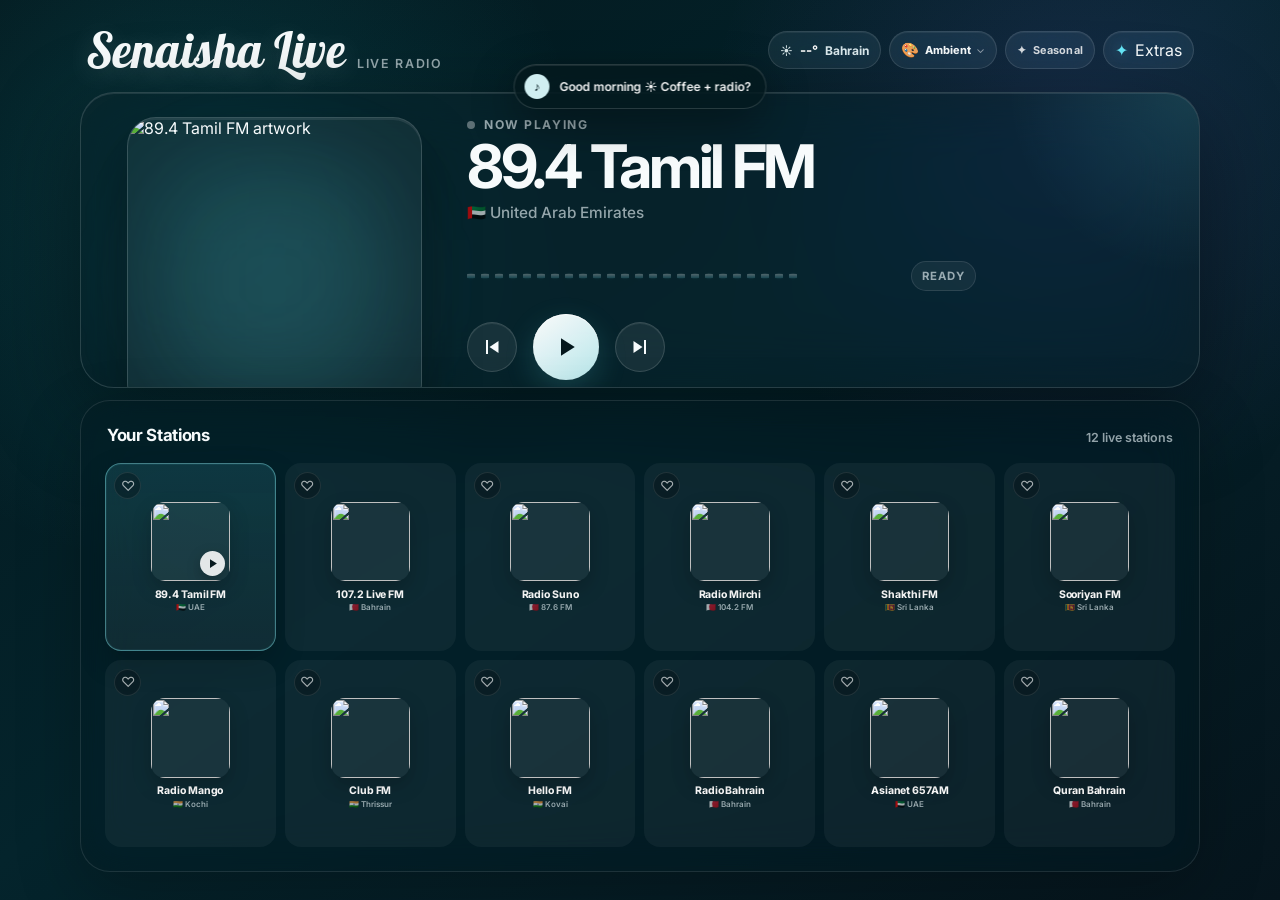
==== index.html @ 39887d5f "Add tablet and Echo ambient clock player" ====
<!DOCTYPE html>
<html lang="en">
<head>
  <meta charset="UTF-8">
  <meta name="viewport" content="width=device-width, initial-scale=1, viewport-fit=cover">
  <meta name="theme-color" content="#061a20">
  <meta name="apple-mobile-web-app-capable" content="yes">
  <meta name="apple-mobile-web-app-status-bar-style" content="black-translucent">

  <title>Senaisha Live</title>
  <meta name="description" content="Senaisha Live — your live radio stations in one beautiful player.">

  <link rel="icon" href="favicon.png" type="image/png">
  <link rel="apple-touch-icon" href="apple-touch-icon.png">
  <link rel="manifest" href="manifest.json">

  <style>
    @import url('https://fonts.googleapis.com/css2?family=Lobster&family=Inter:wght@400;500;600;700&display=swap');

    :root {
      --bg: #031a20;
      --scene-bg:
        radial-gradient(circle at 15% 20%, rgba(31, 197, 213, .15), transparent 30%),
        radial-gradient(circle at 84% 15%, rgba(139, 92, 246, .13), transparent 28%),
        linear-gradient(145deg, #03171c 0%, #04242c 48%, #06151d 100%);
      --orb-a: rgba(32, 213, 220, .30);
      --orb-b: rgba(92, 77, 225, .25);
      --glass: rgba(12, 34, 40, .52);
      --glass-strong: rgba(10, 27, 33, .72);
      --glass-soft: rgba(255, 255, 255, .075);
      --border: rgba(255, 255, 255, .14);
      --border-strong: rgba(255, 255, 255, .24);
      --text: #f7fbfc;
      --muted: rgba(235, 247, 250, .62);
      --accent: #67e8f9;
      --accent2: #8b5cf6;
      --success: #5ee6a8;
      --danger: #ff7d87;
      --shadow: 0 28px 90px rgba(0, 0, 0, .42);
      --radius-xl: 34px;
      --radius-lg: 24px;
      --radius-md: 18px;
    }

    * {
      box-sizing: border-box;
      margin: 0;
      padding: 0;
    }

    html {
      min-height: 100%;
      background: var(--bg);
      color-scheme: dark;
    }

    body {
      min-height: 100vh;
      min-height: 100dvh;
      overflow-x: hidden;
      font-family: Inter, -apple-system, BlinkMacSystemFont, "Segoe UI", sans-serif;
      color: var(--text);
      background: var(--scene-bg);
      user-select: none;
      -webkit-tap-highlight-color: transparent;
      overscroll-behavior: none;
      padding:
        calc(env(safe-area-inset-top) + 18px)
        calc(env(safe-area-inset-right) + 18px)
        calc(env(safe-area-inset-bottom) + 28px)
        calc(env(safe-area-inset-left) + 18px);
    }

    body::before,
    body::after {
      content: "";
      position: fixed;
      z-index: -2;
      width: 48vw;
      height: 48vw;
      min-width: 420px;
      min-height: 420px;
      border-radius: 50%;
      filter: blur(72px);
      pointer-events: none;
      opacity: .33;
      will-change: transform;
    }

    body::before {
      left: -16vw;
      top: 8vh;
      background: var(--orb-a);
      animation: driftOne 18s ease-in-out infinite alternate;
    }

    body::after {
      right: -18vw;
      bottom: -12vh;
      background: var(--orb-b);
      animation: driftTwo 22s ease-in-out infinite alternate;
    }

    .ambient-grid {
      position: fixed;
      inset: 0;
      z-index: -3;
      pointer-events: none;
      opacity: .16;
      background-image:
        linear-gradient(rgba(255,255,255,.035) 1px, transparent 1px),
        linear-gradient(90deg, rgba(255,255,255,.035) 1px, transparent 1px);
      background-size: 42px 42px;
      mask-image: linear-gradient(to bottom, rgba(0,0,0,.9), transparent 85%);
    }

    @keyframes driftOne {
      from { transform: translate3d(0,0,0) scale(1); }
      to { transform: translate3d(14vw,5vh,0) scale(1.14); }
    }

    @keyframes driftTwo {
      from { transform: translate3d(0,0,0) scale(1.06); }
      to { transform: translate3d(-11vw,-8vh,0) scale(.92); }
    }

    button, input {
      font: inherit;
    }

    button {
      -webkit-tap-highlight-color: transparent;
    }

    .app-shell {
      position: relative;
      z-index: 2;
      width: min(1120px, 100%);
      margin: 0 auto;
    }

    .topbar {
      display: flex;
      align-items: center;
      justify-content: space-between;
      gap: 18px;
      padding: 8px 6px 18px;
    }

    .brand {
      display: flex;
      align-items: baseline;
      gap: 12px;
      min-width: 0;
    }

    .brand-name {
      font-family: Lobster, cursive;
      font-size: clamp(2rem, 4vw, 3rem);
      line-height: 1;
      letter-spacing: .01em;
      text-shadow: 0 5px 28px rgba(255,255,255,.16);
      white-space: nowrap;
    }

    .brand-subtitle {
      color: var(--muted);
      font-size: .78rem;
      font-weight: 600;
      letter-spacing: .13em;
      text-transform: uppercase;
    }

    .install-btn {
      display: none;
      align-items: center;
      gap: 8px;
      min-height: 44px;
      padding: 10px 15px;
      border: 1px solid var(--border);
      border-radius: 999px;
      color: var(--text);
      background: rgba(255,255,255,.08);
      backdrop-filter: blur(16px) saturate(140%);
      -webkit-backdrop-filter: blur(16px) saturate(140%);
      cursor: pointer;
      box-shadow: inset 0 1px 0 rgba(255,255,255,.08);
    }

    .install-btn.visible {
      display: inline-flex;
    }

    .glass {
      background: var(--glass);
      border: 1px solid var(--border);
      box-shadow:
        var(--shadow),
        inset 0 1px 0 rgba(255,255,255,.10);
      backdrop-filter: blur(30px) saturate(145%);
      -webkit-backdrop-filter: blur(30px) saturate(145%);
    }

    .player-card {
      position: relative;
      overflow: hidden;
      display: grid;
      grid-template-columns: minmax(260px, 330px) 1fr;
      gap: clamp(26px, 5vw, 58px);
      align-items: center;
      padding: clamp(24px, 4vw, 42px);
      border-radius: var(--radius-xl);
    }

    .player-card::after {
      content: "";
      position: absolute;
      width: 380px;
      height: 380px;
      right: -180px;
      top: -190px;
      border-radius: 50%;
      background: radial-gradient(circle, rgba(103,232,249,.13), transparent 67%);
      pointer-events: none;
    }

    .cover-wrap {
      position: relative;
      width: min(100%, 310px);
      aspect-ratio: 1;
      justify-self: center;
    }

    .cover-glow {
      position: absolute;
      inset: 12%;
      border-radius: 32%;
      background: rgba(69, 224, 232, .22);
      filter: blur(48px);
      opacity: .7;
      transform: translateY(16px);
      pointer-events: none;
    }

    #coverArt {
      position: relative;
      z-index: 1;
      display: block;
      width: 100%;
      height: 100%;
      object-fit: cover;
      border-radius: 29px;
      border: 1px solid rgba(255,255,255,.16);
      box-shadow:
        0 28px 55px rgba(0,0,0,.42),
        0 2px 0 rgba(255,255,255,.08) inset;
      background: rgba(255,255,255,.05);
    }

    .player-panel {
      min-width: 0;
      text-align: left;
      align-self: center;
      width: 100%;
      max-width: 680px;
      height: min(100%, 310px);
      display: flex;
      flex-direction: column;
      justify-content: space-between;
      gap: 10px;
    }

    .player-top {
      display: flex;
      flex-direction: column;
      gap: 4px;
    }

    .player-bottom {
      display: flex;
      flex-direction: column;
      gap: 14px;
    }

    .eyebrow {
      display: flex;
      align-items: center;
      gap: 9px;
      margin-bottom: 0;
      color: var(--muted);
      font-size: .76rem;
      font-weight: 700;
      letter-spacing: .13em;
      text-transform: uppercase;
    }

    .live-dot {
      width: 8px;
      height: 8px;
      border-radius: 50%;
      background: rgba(255,255,255,.35);
      box-shadow: 0 0 0 0 rgba(94,230,168,.4);
      transition: .25s ease;
    }

    .player-card.is-playing .live-dot {
      background: var(--success);
      box-shadow: 0 0 0 6px rgba(94,230,168,.10);
    }

    #nowPlayingText {
      max-width: 680px;
      overflow: hidden;
      text-overflow: ellipsis;
      white-space: nowrap;
      font-size: clamp(1.85rem, 4.7vw, 3.95rem);
      line-height: 1.04;
      letter-spacing: -.055em;
      font-weight: 700;
      margin-bottom: 0;
    }

    #stationRegion {
      color: var(--muted);
      font-size: .96rem;
      font-weight: 500;
      min-height: 1.3em;
    }

    .equalizer-wrap {
      display: flex;
      align-items: center;
      gap: 14px;
      margin: 0;
    }

    .equalizer {
      width: min(430px, 100%);
      height: 64px;
      display: flex;
      align-items: center;
      gap: clamp(3px, .55vw, 6px);
      overflow: hidden;
      padding: 5px 0;
    }

    .equalizer span {
      flex: 1;
      min-width: 3px;
      max-width: 8px;
      height: 100%;
      border-radius: 999px;
      transform-origin: center;
      transform: scaleY(.12);
      opacity: .32;
      background: linear-gradient(to top, rgba(103,232,249,.55), rgba(255,255,255,.95));
      transition: transform .09s ease, opacity .25s ease;
      box-shadow: 0 0 12px rgba(103,232,249,.12);
    }

    .equalizer.is-playing span {
      opacity: .95;
    }

    .status-pill {
      display: inline-flex;
      align-items: center;
      gap: 8px;
      flex: 0 0 auto;
      padding: 7px 10px;
      border: 1px solid rgba(255,255,255,.10);
      border-radius: 999px;
      color: var(--muted);
      background: rgba(255,255,255,.055);
      font-size: .71rem;
      font-weight: 700;
      text-transform: uppercase;
      letter-spacing: .08em;
    }

    .status-pill.live {
      color: #d8fff0;
      border-color: rgba(94,230,168,.2);
      background: rgba(94,230,168,.09);
    }

    .status-pill.error {
      color: #ffe0e3;
      border-color: rgba(255,125,135,.25);
      background: rgba(255,125,135,.10);
    }

    .controls {
      display: flex;
      align-items: center;
      gap: 18px;
    }

    .control-btn {
      display: grid;
      place-items: center;
      width: 54px;
      height: 54px;
      border: 1px solid var(--border);
      border-radius: 50%;
      color: var(--text);
      background: rgba(255,255,255,.07);
      cursor: pointer;
      transition: transform .16s ease, background .16s ease, border-color .16s ease;
      box-shadow: inset 0 1px 0 rgba(255,255,255,.07);
    }

    .control-btn:hover {
      transform: translateY(-1px);
      background: rgba(255,255,255,.12);
      border-color: var(--border-strong);
    }

    .control-btn:active {
      transform: scale(.96);
    }

    .control-btn.primary {
      width: 72px;
      height: 72px;
      border: 0;
      color: #04171c;
      background:
        linear-gradient(145deg, rgba(255,255,255,.98), rgba(197,246,250,.92));
      box-shadow:
        0 10px 30px rgba(87,218,228,.18),
        inset 0 1px 0 rgba(255,255,255,.75);
    }

    .control-btn svg {
      width: 24px;
      height: 24px;
      fill: currentColor;
    }

    .control-btn.primary svg {
      width: 30px;
      height: 30px;
    }

    .volume-row {
      display: flex;
      align-items: center;
      gap: 10px;
      margin-top: 0;
      max-width: 360px;
      color: var(--muted);
    }

    .volume-row svg {
      width: 18px;
      height: 18px;
      fill: currentColor;
      flex: 0 0 auto;
    }

    #volumeSlider {
      width: 100%;
      accent-color: var(--accent);
      cursor: pointer;
    }

    .stations-section {
      margin-top: 22px;
      padding: 24px;
      border-radius: 30px;
      background: rgba(7, 25, 31, .38);
      border: 1px solid rgba(255,255,255,.10);
      backdrop-filter: blur(24px) saturate(135%);
      -webkit-backdrop-filter: blur(24px) saturate(135%);
      box-shadow: 0 22px 65px rgba(0,0,0,.23);
    }

    .section-header {
      display: flex;
      align-items: end;
      justify-content: space-between;
      gap: 16px;
      margin-bottom: 18px;
      padding: 0 2px;
    }

    .section-title {
      font-size: 1.05rem;
      font-weight: 700;
      letter-spacing: -.02em;
    }

    .station-count {
      color: var(--muted);
      font-size: .78rem;
      font-weight: 600;
    }

    .stations {
      display: grid;
      grid-template-columns: repeat(6, minmax(0, 1fr));
      gap: 14px;
    }

    .station-card {
      position: relative;
      min-width: 0;
      border: 1px solid transparent;
      border-radius: 22px;
      background: rgba(255,255,255,.045);
      padding: 10px 10px 12px;
      text-align: left;
      cursor: pointer;
      transition:
        transform .18s ease,
        border-color .18s ease,
        background .18s ease,
        box-shadow .18s ease;
    }

    .station-card:hover {
      transform: translateY(-2px);
      background: rgba(255,255,255,.075);
      border-color: rgba(255,255,255,.09);
    }

    .station-card.active {
      background:
        linear-gradient(180deg, rgba(103,232,249,.12), rgba(255,255,255,.06));
      border-color: rgba(137,240,247,.42);
      box-shadow:
        0 12px 30px rgba(0,0,0,.20),
        0 0 0 1px rgba(103,232,249,.06) inset;
    }

    .station-card:active {
      transform: scale(.98);
    }

    .station-art {
      position: relative;
      width: 100%;
      aspect-ratio: 1;
      overflow: hidden;
      border-radius: 17px;
      background: rgba(255,255,255,.05);
      box-shadow: 0 8px 20px rgba(0,0,0,.20);
    }

    .station-art img {
      width: 100%;
      height: 100%;
      object-fit: cover;
      display: block;
    }

    .station-play-indicator {
      position: absolute;
      right: 8px;
      bottom: 8px;
      width: 32px;
      height: 32px;
      display: grid;
      place-items: center;
      border-radius: 50%;
      color: #06181d;
      background: rgba(255,255,255,.88);
      box-shadow: 0 5px 14px rgba(0,0,0,.25);
      opacity: 0;
      transform: scale(.84);
      transition: opacity .18s ease, transform .18s ease;
    }

    .station-card:hover .station-play-indicator,
    .station-card.active .station-play-indicator {
      opacity: 1;
      transform: scale(1);
    }

    .station-play-indicator svg {
      width: 15px;
      height: 15px;
      fill: currentColor;
    }

    .station-card.playing .station-play-indicator {
      background: #dffff1;
    }

    .station-name {
      display: block;
      margin-top: 10px;
      overflow: hidden;
      text-overflow: ellipsis;
      white-space: nowrap;
      font-size: .82rem;
      font-weight: 700;
      letter-spacing: -.01em;
    }

    .station-meta {
      display: flex;
      align-items: center;
      gap: 5px;
      min-height: 18px;
      margin-top: 3px;
      color: var(--muted);
      font-size: .68rem;
      font-weight: 600;
    }

    .tiny-live {
      display: none;
      width: 5px;
      height: 5px;
      border-radius: 50%;
      background: var(--success);
      box-shadow: 0 0 0 4px rgba(94,230,168,.09);
    }

    .station-card.playing .tiny-live {
      display: inline-block;
    }

    .footer-note {
      padding: 18px 6px 4px;
      text-align: center;
      color: rgba(235,247,250,.38);
      font-size: .7rem;
    }

    @media (max-width: 920px) {
      .player-card {
        grid-template-columns: minmax(220px, 270px) 1fr;
        gap: 30px;
      }

      .stations {
        grid-template-columns: repeat(4, minmax(0, 1fr));
      }
    }

    @media (max-width: 680px) {
      body {
        padding:
          calc(env(safe-area-inset-top) + 12px)
          calc(env(safe-area-inset-right) + 12px)
          calc(env(safe-area-inset-bottom) + 22px)
          calc(env(safe-area-inset-left) + 12px);
      }

      .topbar {
        padding: 6px 4px 14px;
      }

      .brand-subtitle {
        display: none;
      }

      .install-btn {
        width: 44px;
        height: 44px;
        justify-content: center;
        padding: 0;
      }

      .install-btn span {
        display: none;
      }

      .player-card {
        grid-template-columns: 1fr;
        gap: 25px;
        padding: 21px;
        border-radius: 29px;
      }

      .cover-wrap {
        width: min(72vw, 310px);
      }

      .player-panel {
        text-align: center;
      }

      .eyebrow,
      .controls,
      .equalizer-wrap {
        justify-content: center;
      }

      #nowPlayingText {
        font-size: clamp(2rem, 10vw, 3.15rem);
      }

      .equalizer-wrap {
        margin: 20px 0 18px;
        flex-wrap: wrap;
      }

      .equalizer {
        width: 100%;
        height: 50px;
      }

      .volume-row {
        margin: 20px auto 0;
      }

      .stations-section {
        margin-top: 14px;
        padding: 16px 12px 14px;
        border-radius: 26px;
      }

      .stations {
        grid-template-columns: repeat(3, minmax(0, 1fr));
        gap: 9px;
      }

      .station-card {
        border-radius: 18px;
        padding: 7px 7px 9px;
      }

      .station-art {
        border-radius: 14px;
      }

      .station-play-indicator {
        width: 29px;
        height: 29px;
        right: 6px;
        bottom: 6px;
      }

      .station-name {
        font-size: .72rem;
        margin-top: 7px;
      }

      .station-meta {
        font-size: .61rem;
      }

      .control-btn {
        width: 52px;
        height: 52px;
      }

      .control-btn.primary {
        width: 70px;
        height: 70px;
      }
    }

    @media (max-width: 380px) {
      .stations {
        gap: 7px;
      }

      .station-card {
        padding: 6px;
      }

      .station-name {
        font-size: .68rem;
      }
    }

    /* Echo Show / wide landscape */
    @media (min-width: 900px) and (max-height: 720px) and (orientation: landscape) {
      body {
        padding-top: calc(env(safe-area-inset-top) + 10px);
        padding-bottom: calc(env(safe-area-inset-bottom) + 12px);
      }

      .topbar {
        padding-bottom: 10px;
      }

      .brand-name {
        font-size: 2.15rem;
      }

      .player-card {
        grid-template-columns: 230px 1fr;
        padding: 22px 30px;
        gap: 34px;
      }

      .cover-wrap {
        width: 220px;
      }

      #nowPlayingText {
        font-size: clamp(2rem, 4.7vw, 3.4rem);
      }

      .equalizer-wrap {
        margin: 17px 0 15px;
      }

      .equalizer {
        height: 44px;
      }

      .volume-row {
        margin-top: 14px;
      }

      .control-btn {
        width: 48px;
        height: 48px;
      }

      .control-btn.primary {
        width: 62px;
        height: 62px;
      }

      .stations-section {
        margin-top: 12px;
        padding: 14px 18px;
      }

      .section-header {
        margin-bottom: 10px;
      }

      .stations {
        grid-template-columns: repeat(6, minmax(0, 1fr));
        gap: 10px;
      }

      .station-card {
        display: grid;
        grid-template-columns: 50px minmax(0, 1fr);
        grid-template-rows: auto auto;
        column-gap: 9px;
        align-items: center;
        padding: 7px;
        border-radius: 15px;
      }

      .station-art {
        grid-row: 1 / span 2;
        width: 50px;
        border-radius: 11px;
      }

      .station-name {
        margin-top: 0;
        font-size: .7rem;
      }

      .station-meta {
        font-size: .58rem;
      }

      .station-play-indicator {
        display: none;
      }

      .footer-note {
        display: none;
      }
    }

    @media (prefers-reduced-motion: reduce) {
      *, *::before, *::after {
        animation-duration: .001ms !important;
        animation-iteration-count: 1 !important;
        scroll-behavior: auto !important;
      }

      .station-card,
      .control-btn {
        transition: none;
      }
    }

    @supports not ((backdrop-filter: blur(20px)) or (-webkit-backdrop-filter: blur(20px))) {
      .glass,
      .stations-section,
      .install-btn {
        background: rgba(6, 26, 32, .94);
      }
    }
  

    /* ==========================================================
       ZERO-SCROLL LAYOUT
       - Mobile: one-screen 3D flip between player and all stations.
       - Tablet / Echo / wide screens: player above, every station below.
       ========================================================== */

    body {
      height: 100vh;
      height: 100dvh;
      min-height: 100vh;
      min-height: 100dvh;
      overflow: hidden;
    }

    .app-shell {
      height: 100%;
      min-height: 0;
      display: flex;
      flex-direction: column;
    }

    .topbar {
      flex: 0 0 auto;
    }

    .content-stage {
      flex: 1 1 auto;
      min-height: 0;
      display: flex;
      flex-direction: column;
      gap: 12px;
    }

    .player-card,
    .stations-section {
      min-height: 0;
    }

    .player-card {
      flex: 0 0 min(39%, 350px);
    }

    .stations-section {
      flex: 1 1 auto;
      margin-top: 0;
      overflow: hidden;
      display: flex;
      flex-direction: column;
    }

    .section-header {
      flex: 0 0 auto;
    }

    .stations {
      flex: 1 1 auto;
      min-height: 0;
      grid-auto-rows: minmax(0, 1fr);
    }

    .footer-note {
      display: none;
    }

    .mobile-flip-button,
    .mobile-back-button {
      display: none;
    }

    .section-actions {
      display: flex;
      align-items: center;
      gap: 10px;
    }

    /* Tablet / Echo station cards are intentionally compact so all 12
       are visible at the same time without vertical scrolling. */
    @media (min-width: 681px) {
      .stations {
        grid-template-columns: repeat(6, minmax(0, 1fr));
        grid-template-rows: repeat(2, minmax(0, 1fr));
        gap: 9px;
      }

      .station-card {
        min-height: 0;
        display: grid;
        grid-template-columns: clamp(42px, 5.5vw, 66px) minmax(0, 1fr);
        grid-template-rows: auto auto;
        column-gap: 9px;
        align-content: center;
        align-items: center;
        padding: 7px;
        border-radius: 16px;
      }

      .station-art {
        grid-row: 1 / span 2;
        width: clamp(42px, 5.5vw, 66px);
        height: clamp(42px, 5.5vw, 66px);
        aspect-ratio: 1;
        border-radius: 12px;
      }

      .station-name {
        align-self: end;
        margin: 0;
        font-size: clamp(.66rem, 1vw, .82rem);
      }

      .station-meta {
        align-self: start;
        min-height: 0;
        margin-top: 2px;
        font-size: clamp(.54rem, .8vw, .67rem);
      }

      .station-play-indicator {
        width: 24px;
        height: 24px;
        right: 4px;
        bottom: 4px;
      }
    }

    /* Wide desktop / laptop layout:
       keep every text/control element from "Now Playing" through the
       volume slider inside the visual height of the artwork. */
    @media (min-width: 921px) and (min-height: 700px) {
      .player-card {
        flex-basis: min(38%, 345px);
        padding: 24px 28px;
        gap: 28px;
      }

      .cover-wrap {
        width: min(100%, 295px);
      }

      .player-panel {
        height: min(100%, 295px);
      }

      .equalizer {
        height: 48px;
      }

      .controls {
        gap: 16px;
      }

      .control-btn {
        width: 50px;
        height: 50px;
      }

      .control-btn.primary {
        width: 66px;
        height: 66px;
      }

      .volume-row {
        max-width: 330px;
      }
    }

    /* Tablet portrait: keep player on top and all stations underneath. */
    @media (min-width: 681px) and (max-width: 920px) {
      .stations {
        grid-template-columns: repeat(4, minmax(0, 1fr));
        grid-template-rows: repeat(3, minmax(0, 1fr));
      }

      .player-card {
        flex-basis: min(45%, 390px);
        padding: clamp(18px, 3vw, 30px);
        grid-template-columns: minmax(180px, 250px) 1fr;
        gap: 24px;
      }

      .cover-wrap {
        width: min(100%, 235px);
      }

      .player-panel {
        height: min(100%, 235px);
      }

      .equalizer-wrap {
        margin: 17px 0 16px;
      }

      .equalizer {
        height: 42px;
      }

      .volume-row {
        margin-top: 14px;
      }
    }

    /* Medium-height landscape smart displays / Echo-style screens.
       The complete right-side player stack is constrained to exactly the
       same visual height as the artwork, including controls + volume. */
    @media (min-width: 900px) and (max-height: 860px) {
      body {
        padding:
          calc(env(safe-area-inset-top) + 8px)
          calc(env(safe-area-inset-right) + 12px)
          calc(env(safe-area-inset-bottom) + 9px)
          calc(env(safe-area-inset-left) + 12px);
      }

      .topbar {
        padding: 2px 4px 8px;
      }

      .brand-name {
        font-size: 2rem;
      }

      .brand-subtitle {
        font-size: .66rem;
      }

      .content-stage {
        gap: 8px;
      }

      .player-card {
        flex: 0 0 42%;
        grid-template-columns: minmax(175px, 230px) 1fr;
        align-items: center;
        gap: 24px;
        padding: 14px 22px;
        border-radius: 24px;
      }

      .cover-wrap {
        width: min(100%, 210px);
      }

      .player-panel {
        width: 100%;
        height: min(100%, 210px);
        max-width: none;
        align-self: center;
        display: flex;
        flex-direction: column;
        justify-content: space-between;
        gap: 5px;
        overflow: visible;
      }

      .player-top {
        gap: 1px;
      }

      .player-bottom {
        gap: 6px;
      }

      #coverArt {
        border-radius: 21px;
      }

      .eyebrow {
        margin-bottom: 0;
        font-size: .58rem;
      }

      #nowPlayingText {
        margin-bottom: 0;
        font-size: clamp(1.65rem, 3.7vw, 2.65rem);
        line-height: 1;
      }

      #stationRegion {
        min-height: 1.1em;
        font-size: .70rem;
      }

      .equalizer-wrap {
        margin: 0;
        gap: 9px;
      }

      .equalizer {
        height: 26px;
        padding: 2px 0;
      }

      .status-pill {
        padding: 4px 7px;
        font-size: .54rem;
      }

      .controls {
        gap: 9px;
      }

      .control-btn {
        width: 38px;
        height: 38px;
      }

      .control-btn.primary {
        width: 48px;
        height: 48px;
      }

      .control-btn svg {
        width: 17px;
        height: 17px;
      }

      .control-btn.primary svg {
        width: 21px;
        height: 21px;
      }

      .volume-row {
        display: flex !important;
        visibility: visible !important;
        margin-top: 0;
        max-width: 280px;
        min-height: 18px;
        gap: 8px;
      }

      .volume-row svg {
        width: 15px;
        height: 15px;
      }

      #volumeSlider {
        display: block !important;
        visibility: visible !important;
        height: 18px;
      }

      .stations-section {
        padding: 9px 12px;
        border-radius: 21px;
      }

      .section-header {
        margin-bottom: 6px;
      }

      .section-title {
        font-size: .83rem;
      }

      .station-count {
        font-size: .59rem;
      }

      .stations {
        gap: 7px;
      }

      .station-card {
        grid-template-columns: 42px minmax(0, 1fr);
        column-gap: 7px;
        padding: 5px;
        border-radius: 12px;
      }

      .station-art {
        width: 42px;
        height: 42px;
        border-radius: 9px;
      }

      .station-name {
        font-size: .60rem;
      }

      .station-meta {
        font-size: .49rem;
      }

      .station-play-indicator {
        display: none;
      }
    }

    /* Very short landscape devices (Echo Show 5 / compact smart displays).
       The artwork and the complete controls stack remain the same height. */
    @media (min-width: 681px) and (max-height: 610px) {
      body {
        padding:
          calc(env(safe-area-inset-top) + 6px)
          calc(env(safe-area-inset-right) + 9px)
          calc(env(safe-area-inset-bottom) + 7px)
          calc(env(safe-area-inset-left) + 9px);
      }

      .topbar {
        padding: 1px 4px 6px;
      }

      .brand-name {
        font-size: 1.72rem;
      }

      .brand-subtitle {
        font-size: .58rem;
      }

      .install-btn {
        min-height: 34px;
        padding: 6px 10px;
      }

      .content-stage {
        gap: 6px;
      }

      .player-card {
        flex: 0 0 48%;
        grid-template-columns: minmax(130px, 185px) 1fr;
        align-items: center;
        gap: 16px;
        padding: 10px 16px;
        border-radius: 20px;
      }

      .cover-wrap {
        width: min(100%, 168px);
      }

      .player-panel {
        width: 100%;
        height: min(100%, 168px);
        max-width: none;
        align-self: center;
        justify-content: space-between;
        gap: 3px;
        overflow: visible;
      }

      .player-top {
        gap: 0;
      }

      .player-bottom {
        gap: 4px;
      }

      #coverArt {
        border-radius: 17px;
      }

      .eyebrow {
        margin-bottom: 0;
        font-size: .52rem;
      }

      #nowPlayingText {
        margin-bottom: 0;
        font-size: clamp(1.25rem, 3.3vw, 2rem);
        line-height: 1;
      }

      #stationRegion {
        min-height: 1em;
        font-size: .61rem;
      }

      .equalizer-wrap {
        margin: 0;
        gap: 7px;
      }

      .equalizer {
        height: 20px;
        padding: 1px 0;
      }

      .status-pill {
        padding: 3px 6px;
        font-size: .48rem;
      }

      .controls {
        gap: 7px;
      }

      .control-btn {
        width: 32px;
        height: 32px;
      }

      .control-btn.primary {
        width: 42px;
        height: 42px;
      }

      .control-btn svg {
        width: 15px;
        height: 15px;
      }

      .control-btn.primary svg {
        width: 18px;
        height: 18px;
      }

      .volume-row {
        display: flex !important;
        visibility: visible !important;
        margin-top: 0;
        max-width: 240px;
        min-height: 15px;
        gap: 6px;
      }

      .volume-row svg {
        width: 13px;
        height: 13px;
      }

      #volumeSlider {
        display: block !important;
        visibility: visible !important;
        height: 15px;
      }

      .stations-section {
        padding: 7px 9px;
        border-radius: 18px;
      }

      .section-header {
        margin-bottom: 4px;
      }

      .section-title {
        font-size: .74rem;
      }

      .station-count {
        font-size: .52rem;
      }

      .stations {
        gap: 5px;
      }

      .station-card {
        grid-template-columns: 36px minmax(0, 1fr);
        column-gap: 5px;
        padding: 4px;
        border-radius: 10px;
      }

      .station-art {
        width: 36px;
        height: 36px;
        border-radius: 7px;
      }

      .station-name {
        font-size: .53rem;
      }

      .station-meta {
        font-size: .44rem;
      }

      .station-play-indicator {
        display: none;
      }
    }


    /* ==========================================================
       V7.3 — Wide-screen station cards
       Desktop + Echo Show: larger logo with labels underneath.
       Keeps the 6 x 2 grid and zero-scroll behavior.
       ========================================================== */

    @media (min-width: 921px) {
      .stations {
        grid-template-columns: repeat(6, minmax(0, 1fr));
        grid-template-rows: repeat(2, minmax(0, 1fr));
      }

      .station-card {
        min-height: 0;
        display: flex;
        flex-direction: column;
        align-items: center;
        justify-content: center;
        gap: 0;
        padding: clamp(7px, 1.1vh, 11px) 7px;
        text-align: center;
        border-radius: 16px;
      }

      .station-art {
        flex: 0 0 auto;
        grid-row: auto;
        width: clamp(66px, 6.2vw, 82px);
        height: clamp(66px, 6.2vw, 82px);
        margin: 0 auto;
        border-radius: 14px;
      }

      .station-name {
        width: 100%;
        align-self: auto;
        margin: clamp(5px, .8vh, 8px) 0 0;
        overflow: visible;
        text-overflow: clip;
        white-space: normal;
        font-size: clamp(.64rem, .82vw, .78rem);
        line-height: 1.12;
        font-weight: 750;
        text-align: center;
      }

      .station-meta {
        width: 100%;
        min-height: 0;
        align-self: auto;
        justify-content: center;
        margin-top: 3px;
        overflow: visible;
        white-space: normal;
        font-size: clamp(.50rem, .62vw, .61rem);
        line-height: 1.08;
        text-align: center;
      }

      .station-play-indicator {
        width: 25px;
        height: 25px;
        right: 5px;
        bottom: 5px;
      }

      .favorite-toggle {
        top: 7px;
        left: 7px;
      }
    }

    /* Standard Echo Show / landscape tablet heights:
       slightly smaller than desktop, but still visibly larger than V7.2. */
    @media (min-width: 921px) and (max-height: 860px) {
      .station-card {
        padding: 6px 5px;
        border-radius: 13px;
      }

      .station-art {
        width: clamp(54px, 7.2vh, 68px);
        height: clamp(54px, 7.2vh, 68px);
        border-radius: 11px;
      }

      .station-name {
        margin-top: 4px;
        font-size: clamp(.56rem, 1.05vw, .67rem);
        line-height: 1.06;
      }

      .station-meta {
        margin-top: 2px;
        font-size: clamp(.45rem, .78vw, .55rem);
        line-height: 1.03;
      }

      .favorite-toggle {
        top: 4px;
        left: 4px;
        width: 23px;
        height: 23px;
        font-size: 12px;
      }

      .station-play-indicator {
        width: 22px;
        height: 22px;
        right: 4px;
        bottom: 4px;
      }
    }

    /* Compact Echo Show 5 / very short landscape screens.
       Still vertical, but carefully compressed to preserve zero scroll. */
    @media (min-width: 921px) and (max-height: 610px) {
      .station-card {
        padding: 3px 4px;
        border-radius: 10px;
      }

      .station-art {
        width: clamp(38px, 8.8vh, 50px);
        height: clamp(38px, 8.8vh, 50px);
        border-radius: 8px;
      }

      .station-name {
        margin-top: 2px;
        font-size: clamp(.48rem, .88vw, .57rem);
        line-height: 1;
      }

      .station-meta {
        margin-top: 1px;
        font-size: clamp(.40rem, .67vw, .48rem);
        line-height: 1;
      }

      .favorite-toggle {
        top: 3px;
        left: 3px;
        width: 19px;
        height: 19px;
        font-size: 10px;
      }

      .station-play-indicator {
        display: none;
      }
    }

    /* MOBILE: fixed one-screen 3D flip UI. */
    @media (max-width: 680px) {
      body {
        padding:
          calc(env(safe-area-inset-top) + 8px)
          calc(env(safe-area-inset-right) + 9px)
          calc(env(safe-area-inset-bottom) + 9px)
          calc(env(safe-area-inset-left) + 9px);
      }

      .topbar {
        min-height: 46px;
        padding: 3px 3px 8px;
      }

      .brand-name {
        font-size: clamp(1.75rem, 8vw, 2.25rem);
      }

      .content-stage {
        position: relative;
        display: block;
        perspective: 1300px;
        transform-style: preserve-3d;
      }

      .player-card,
      .stations-section {
        position: absolute;
        inset: 0;
        width: 100%;
        height: 100%;
        margin: 0;
        overflow: hidden;
        backface-visibility: hidden;
        -webkit-backface-visibility: hidden;
        transform-style: preserve-3d;
        transition:
          transform .64s cubic-bezier(.2,.72,.18,1),
          opacity .25s ease;
      }

      .player-card {
        transform: rotateY(0deg);
        display: flex;
        flex-direction: column;
        justify-content: center;
        gap: clamp(8px, 1.7dvh, 15px);
        padding: clamp(12px, 2.4dvh, 19px);
        border-radius: 28px;
      }

      .stations-section {
        transform: rotateY(180deg);
        padding: 10px 9px 9px;
        border-radius: 28px;
        background: rgba(10, 30, 36, .66);
      }

      .content-stage.flipped .player-card {
        transform: rotateY(-180deg);
        pointer-events: none;
      }

      .content-stage.flipped .stations-section {
        transform: rotateY(0deg);
        pointer-events: auto;
      }

      .content-stage:not(.flipped) .stations-section {
        pointer-events: none;
      }

      .cover-wrap {
        flex: 0 0 auto;
        width: clamp(108px, 27dvh, 178px);
        max-width: 48vw;
      }

      #coverArt {
        border-radius: 22px;
      }

      .player-panel {
        width: 100%;
        min-height: 0;
        height: auto;
        max-width: none;
        gap: 8px;
      }

      .player-top,
      .player-bottom {
        gap: 8px;
      }

      .eyebrow {
        justify-content: center;
        margin-bottom: 5px;
        font-size: .61rem;
      }

      #nowPlayingText {
        margin-bottom: 4px;
        font-size: clamp(1.45rem, 7.3vw, 2.35rem);
        line-height: 1.02;
      }

      #stationRegion {
        font-size: .72rem;
      }

      .equalizer-wrap {
        margin: clamp(8px, 1.5dvh, 13px) 0;
        gap: 7px;
        flex-wrap: nowrap;
      }

      .equalizer {
        width: min(70%, 280px);
        height: clamp(25px, 5dvh, 38px);
      }

      .status-pill {
        padding: 5px 7px;
        font-size: .53rem;
      }

      .controls {
        gap: 12px;
      }

      .control-btn {
        width: clamp(41px, 7.8dvh, 52px);
        height: clamp(41px, 7.8dvh, 52px);
      }

      .control-btn.primary {
        width: clamp(54px, 9.5dvh, 66px);
        height: clamp(54px, 9.5dvh, 66px);
      }

      .control-btn svg {
        width: 19px;
        height: 19px;
      }

      .control-btn.primary svg {
        width: 24px;
        height: 24px;
      }

      .volume-row {
        width: min(76%, 280px);
        margin: clamp(8px, 1.4dvh, 13px) auto 0;
      }

      .mobile-flip-button {
        display: inline-flex;
        align-items: center;
        justify-content: center;
        gap: 7px;
        min-height: 39px;
        margin: clamp(8px, 1.5dvh, 13px) auto 0;
        padding: 8px 16px;
        border: 1px solid rgba(255,255,255,.16);
        border-radius: 999px;
        color: var(--text);
        background: rgba(255,255,255,.085);
        box-shadow: inset 0 1px 0 rgba(255,255,255,.08);
        cursor: pointer;
      }

      .mobile-flip-button svg {
        width: 17px;
        height: 17px;
        fill: currentColor;
      }

      .mobile-flip-button span {
        font-size: .72rem;
        font-weight: 700;
        letter-spacing: .01em;
      }

      .section-header {
        min-height: 39px;
        align-items: center;
        margin-bottom: 6px;
        padding: 0 3px;
      }

      .section-title {
        font-size: .89rem;
      }

      .section-actions {
        gap: 5px;
      }

      .station-count {
        display: none;
      }

      .mobile-back-button {
        display: inline-flex;
        align-items: center;
        gap: 4px;
        height: 33px;
        padding: 0 10px;
        border: 1px solid rgba(255,255,255,.13);
        border-radius: 999px;
        color: var(--text);
        background: rgba(255,255,255,.07);
        cursor: pointer;
      }

      .mobile-back-button svg {
        width: 14px;
        height: 14px;
        fill: currentColor;
      }

      .mobile-back-button span {
        font-size: .64rem;
        font-weight: 700;
      }

      .stations {
        display: grid;
        grid-template-columns: repeat(3, minmax(0, 1fr));
        grid-template-rows: repeat(4, minmax(0, 1fr));
        gap: clamp(4px, 1dvh, 8px);
        height: 100%;
        min-height: 0;
      }

      .station-card {
        min-height: 0;
        display: flex;
        flex-direction: column;
        align-items: center;
        justify-content: center;
        gap: 2px;
        padding: 4px 3px;
        border-radius: 14px;
        text-align: center;
      }

      .station-card:hover {
        transform: none;
      }

      .station-art {
        flex: 0 0 auto;
        width: clamp(43px, 9.5dvh, 68px);
        height: clamp(43px, 9.5dvh, 68px);
        border-radius: 12px;
      }

      .station-name {
        width: 100%;
        margin: 3px 0 0;
        font-size: clamp(.55rem, 2.7vw, .69rem);
        line-height: 1.05;
        text-align: center;
      }

      .station-meta {
        min-height: 0;
        margin: 0;
        font-size: clamp(.45rem, 2.1vw, .57rem);
        line-height: 1;
        justify-content: center;
      }

      .station-play-indicator {
        width: 22px;
        height: 22px;
        right: 3px;
        bottom: 3px;
      }

      .station-play-indicator svg {
        width: 11px;
        height: 11px;
      }
    }

    /* Short phones: preserve the one-screen layout by shrinking artwork,
       never by introducing a scrollbar. */
    @media (max-width: 680px) and (max-height: 720px) {
      .player-card {
        gap: 7px;
        padding: 10px;
      }

      .cover-wrap {
        width: clamp(96px, 23dvh, 145px);
      }

      #nowPlayingText {
        font-size: clamp(1.3rem, 6.7vw, 1.9rem);
      }

      .equalizer-wrap {
        margin: 6px 0;
      }

      .equalizer {
        height: 24px;
      }

      .volume-row {
        margin-top: 6px;
      }

      .mobile-flip-button {
        min-height: 34px;
        margin-top: 6px;
        padding: 6px 13px;
      }

      .station-art {
        width: clamp(39px, 8.3dvh, 58px);
        height: clamp(39px, 8.3dvh, 58px);
      }

      .stations {
        gap: 4px;
      }
    }

    @media (max-width: 680px) and (max-height: 590px) {
      .volume-row {
        display: none;
      }

      .cover-wrap {
        width: clamp(88px, 21dvh, 118px);
      }

      .equalizer {
        height: 20px;
      }

      .control-btn {
        width: 38px;
        height: 38px;
      }

      .control-btn.primary {
        width: 48px;
        height: 48px;
      }

      .station-art {
        width: 41px;
        height: 41px;
      }

      .station-meta {
        display: none;
      }
    }

  

    /* ==========================================================
       V6 — ALaina Extras + seasonal wallpaper
       ========================================================== */

    .topbar-actions {
      display: flex;
      align-items: center;
      justify-content: flex-end;
      gap: 8px;
      min-width: 0;
    }

    .topbar-chip,
    .theme-badge {
      min-height: 38px;
      display: inline-flex;
      align-items: center;
      justify-content: center;
      gap: 7px;
      padding: 7px 11px;
      border: 1px solid rgba(255,255,255,.12);
      border-radius: 999px;
      color: var(--text);
      background: rgba(255,255,255,.065);
      backdrop-filter: blur(18px) saturate(145%);
      -webkit-backdrop-filter: blur(18px) saturate(145%);
      box-shadow: inset 0 1px 0 rgba(255,255,255,.06);
      white-space: nowrap;
    }

    .topbar-chip {
      cursor: pointer;
      transition: background .16s ease, transform .16s ease, border-color .16s ease;
    }

    .topbar-chip:hover {
      background: rgba(255,255,255,.11);
      border-color: rgba(255,255,255,.2);
      transform: translateY(-1px);
    }

    .weather-chip {
      color: rgba(239,252,254,.92);
      font-size: .75rem;
      font-weight: 700;
    }

    #weatherChipTemp {
      color: #fff;
      font-size: .83rem;
    }

    .hub-sparkle {
      color: var(--accent);
      text-shadow: 0 0 14px rgba(103,232,249,.4);
    }

    .theme-badge {
      color: rgba(255,255,255,.84);
      font-size: .68rem;
      font-weight: 700;
      letter-spacing: .02em;
    }

    .station-card {
      position: relative;
    }

    .favorite-toggle {
      position: absolute;
      z-index: 4;
      top: 8px;
      left: 8px;
      width: 27px;
      height: 27px;
      display: grid;
      place-items: center;
      border: 1px solid rgba(255,255,255,.12);
      border-radius: 50%;
      color: rgba(255,255,255,.82);
      background: rgba(4,18,23,.58);
      backdrop-filter: blur(10px);
      -webkit-backdrop-filter: blur(10px);
      font-size: 14px;
      line-height: 1;
      opacity: .78;
      transition: transform .15s ease, background .15s ease, opacity .15s ease;
    }

    .favorite-toggle:hover {
      transform: scale(1.08);
      opacity: 1;
    }

    .favorite-toggle.is-favorite {
      color: #fff;
      background: rgba(238,76,112,.76);
      border-color: rgba(255,255,255,.2);
      opacity: 1;
    }

    .alaina-toast {
      position: fixed;
      z-index: 1200;
      top: calc(env(safe-area-inset-top) + 64px);
      left: 50%;
      max-width: min(520px, calc(100vw - 28px));
      min-height: 42px;
      display: flex;
      align-items: center;
      gap: 10px;
      padding: 9px 14px 9px 10px;
      border: 1px solid rgba(255,255,255,.14);
      border-radius: 999px;
      color: rgba(255,255,255,.94);
      background: rgba(5,24,29,.72);
      box-shadow: 0 14px 44px rgba(0,0,0,.34), inset 0 1px 0 rgba(255,255,255,.09);
      backdrop-filter: blur(24px) saturate(150%);
      -webkit-backdrop-filter: blur(24px) saturate(150%);
      transform: translate(-50%, -14px) scale(.96);
      opacity: 0;
      pointer-events: none;
      transition: opacity .25s ease, transform .28s cubic-bezier(.2,.75,.2,1);
      font-size: .76rem;
      font-weight: 600;
      text-align: left;
    }

    .alaina-toast.visible {
      opacity: 1;
      transform: translate(-50%, 0) scale(1);
    }

    .alaina-toast-mark {
      width: 25px;
      height: 25px;
      display: grid;
      place-items: center;
      flex: 0 0 auto;
      border-radius: 50%;
      color: #051a20;
      background: rgba(221,252,255,.94);
      font-weight: 800;
    }

    .feature-overlay {
      position: fixed;
      z-index: 1100;
      inset: 0;
      display: grid;
      place-items: center;
      padding: max(10px, env(safe-area-inset-top)) max(10px, env(safe-area-inset-right))
               max(10px, env(safe-area-inset-bottom)) max(10px, env(safe-area-inset-left));
      background: rgba(0,10,14,.44);
      backdrop-filter: blur(12px);
      -webkit-backdrop-filter: blur(12px);
    }

    .feature-overlay[hidden] {
      display: none;
    }

    .feature-sheet {
      width: min(700px, calc(100vw - 20px));
      height: min(500px, calc(100dvh - 20px));
      min-height: 0;
      overflow: hidden;
      border-radius: 30px;
      padding: 18px;
      display: flex;
      flex-direction: column;
      background: rgba(8,30,36,.76);
    }

    .feature-header {
      flex: 0 0 auto;
      min-height: 49px;
      display: grid;
      grid-template-columns: 38px 1fr 38px;
      align-items: center;
      gap: 8px;
      margin-bottom: 12px;
    }

    .feature-kicker {
      color: var(--muted);
      font-size: .58rem;
      font-weight: 800;
      letter-spacing: .13em;
      text-transform: uppercase;
    }

    #featureTitle {
      font-size: 1.25rem;
      line-height: 1.05;
      letter-spacing: -.025em;
    }

    .feature-nav-button,
    .feature-close-button {
      width: 36px;
      height: 36px;
      display: grid;
      place-items: center;
      border: 1px solid rgba(255,255,255,.11);
      border-radius: 50%;
      color: white;
      background: rgba(255,255,255,.07);
      cursor: pointer;
    }

    .feature-nav-button {
      font-size: 1.55rem;
      line-height: 1;
    }

    .feature-close-button {
      font-size: 1.45rem;
      line-height: 1;
    }

    .hub-home,
    .feature-content {
      flex: 1 1 auto;
      min-height: 0;
    }

    .hub-home {
      display: grid;
      grid-template-columns: repeat(4, minmax(0, 1fr));
      grid-template-rows: repeat(2, minmax(0, 1fr));
      gap: 10px;
    }

    .hub-home[hidden],
    .feature-content[hidden] {
      display: none;
    }

    .hub-tile {
      min-height: 0;
      display: flex;
      flex-direction: column;
      align-items: flex-start;
      justify-content: flex-end;
      gap: 3px;
      padding: 15px;
      border: 1px solid rgba(255,255,255,.09);
      border-radius: 20px;
      color: white;
      text-align: left;
      background: rgba(255,255,255,.055);
      cursor: pointer;
      box-shadow: inset 0 1px 0 rgba(255,255,255,.05);
      transition: transform .16s ease, background .16s ease, border-color .16s ease;
    }

    .hub-tile:hover {
      transform: translateY(-2px);
      background: rgba(255,255,255,.095);
      border-color: rgba(255,255,255,.16);
    }

    .hub-icon {
      margin-bottom: auto;
      font-size: 1.65rem;
    }

    .hub-name {
      font-size: .8rem;
      font-weight: 750;
    }

    .hub-note {
      color: var(--muted);
      font-size: .61rem;
      font-weight: 550;
    }

    .feature-content {
      display: flex;
      flex-direction: column;
      justify-content: center;
      gap: 14px;
      overflow: hidden;
    }

    .feature-center {
      width: min(100%, 560px);
      margin: auto;
      display: flex;
      flex-direction: column;
      align-items: center;
      justify-content: center;
      gap: 12px;
      text-align: center;
      min-height: 0;
    }

    .feature-big-icon {
      font-size: clamp(2rem, 6vw, 3.1rem);
      line-height: 1;
    }

    .feature-primary {
      font-size: clamp(1.65rem, 5vw, 3rem);
      line-height: 1;
      letter-spacing: -.045em;
      font-weight: 800;
    }

    .feature-secondary {
      max-width: 560px;
      color: rgba(235,247,250,.7);
      font-size: .82rem;
      line-height: 1.4;
    }

    .feature-attribution {
      color: rgba(235,247,250,.42);
      font-size: .58rem;
    }

    .feature-buttons {
      display: flex;
      flex-wrap: wrap;
      justify-content: center;
      gap: 8px;
    }

    .feature-button {
      min-height: 38px;
      padding: 8px 13px;
      border: 1px solid rgba(255,255,255,.13);
      border-radius: 999px;
      color: white;
      background: rgba(255,255,255,.07);
      cursor: pointer;
      font-size: .68rem;
      font-weight: 700;
    }

    .feature-button.primary {
      color: #06191e;
      background: rgba(224,252,255,.94);
      border-color: transparent;
    }

    .mini-station-grid {
      width: 100%;
      display: grid;
      grid-template-columns: repeat(3, minmax(0, 1fr));
      gap: 8px;
    }

    .mini-station {
      min-width: 0;
      display: grid;
      grid-template-columns: 38px minmax(0,1fr);
      align-items: center;
      gap: 8px;
      padding: 7px;
      border: 1px solid rgba(255,255,255,.08);
      border-radius: 14px;
      color: white;
      background: rgba(255,255,255,.05);
      cursor: pointer;
      text-align: left;
    }

    .mini-station img {
      width: 38px;
      height: 38px;
      object-fit: cover;
      border-radius: 9px;
    }

    .mini-station span {
      overflow: hidden;
      text-overflow: ellipsis;
      white-space: nowrap;
      font-size: .64rem;
      font-weight: 700;
    }

    .news-card {
      width: min(100%, 590px);
      margin: auto;
      min-height: 0;
      padding: 18px;
      border: 1px solid rgba(255,255,255,.09);
      border-radius: 21px;
      background: rgba(255,255,255,.05);
      text-align: left;
    }

    .news-counter {
      color: var(--muted);
      font-size: .58rem;
      font-weight: 800;
      letter-spacing: .1em;
      text-transform: uppercase;
      margin-bottom: 8px;
    }

    .news-headline {
      font-size: clamp(1.15rem, 3.2vw, 1.8rem);
      line-height: 1.12;
      letter-spacing: -.03em;
      font-weight: 760;
    }

    .news-meta {
      margin-top: 10px;
      color: var(--muted);
      font-size: .62rem;
    }

    .sleep-grid {
      width: min(100%, 470px);
      display: grid;
      grid-template-columns: repeat(3, minmax(0,1fr));
      gap: 9px;
    }

    .sleep-option {
      min-height: 58px;
      border: 1px solid rgba(255,255,255,.1);
      border-radius: 16px;
      color: white;
      background: rgba(255,255,255,.055);
      cursor: pointer;
      font-weight: 750;
    }

    .seasonal-decor {
      position: fixed;
      z-index: -1;
      inset: 0;
      overflow: hidden;
      pointer-events: none;
    }

    .seasonal-mark {
      position: absolute;
      color: rgba(255,255,255,.12);
      font-size: clamp(26px, 5vw, 72px);
      filter: drop-shadow(0 0 22px rgba(255,255,255,.05));
      animation: seasonalFloat 18s ease-in-out infinite alternate;
    }

    .seasonal-mark:nth-child(1) { left: 4%; top: 16%; }
    .seasonal-mark:nth-child(2) { right: 7%; top: 10%; animation-delay: -3s; }
    .seasonal-mark:nth-child(3) { left: 18%; bottom: 8%; animation-delay: -5s; }
    .seasonal-mark:nth-child(4) { right: 22%; bottom: 13%; animation-delay: -8s; }
    .seasonal-mark:nth-child(5) { left: 48%; top: 6%; animation-delay: -11s; }
    .seasonal-mark:nth-child(6) { right: 43%; bottom: 4%; animation-delay: -14s; }

    @keyframes seasonalFloat {
      from { transform: translate3d(0,0,0) rotate(-4deg); opacity: .55; }
      to { transform: translate3d(0,-18px,0) rotate(5deg); opacity: 1; }
    }

    body[data-theme="ramadan"] {
      --scene-bg:
        radial-gradient(circle at 18% 18%, rgba(224,183,73,.13), transparent 26%),
        radial-gradient(circle at 82% 18%, rgba(87,105,219,.16), transparent 28%),
        linear-gradient(145deg, #06152b 0%, #0b2440 52%, #081526 100%);
      --orb-a: rgba(221,176,61,.23);
      --orb-b: rgba(72,86,190,.26);
      --accent: #f3d477;
    }

    body[data-theme="eid"] {
      --scene-bg:
        radial-gradient(circle at 15% 20%, rgba(237,202,99,.18), transparent 28%),
        radial-gradient(circle at 84% 15%, rgba(50,190,131,.16), transparent 28%),
        linear-gradient(145deg, #06271f 0%, #0a4737 50%, #0a2925 100%);
      --orb-a: rgba(241,200,85,.25);
      --orb-b: rgba(57,204,145,.20);
      --accent: #ffe098;
    }

    body[data-theme="hajj"] {
      --scene-bg:
        radial-gradient(circle at 18% 20%, rgba(205,171,92,.12), transparent 28%),
        radial-gradient(circle at 83% 18%, rgba(255,255,255,.08), transparent 24%),
        linear-gradient(145deg, #121514 0%, #242823 52%, #111614 100%);
      --orb-a: rgba(205,171,92,.16);
      --orb-b: rgba(255,255,255,.10);
      --accent: #d6b66d;
    }

    body[data-theme="muharram"] {
      --scene-bg:
        radial-gradient(circle at 18% 18%, rgba(50,89,88,.13), transparent 27%),
        linear-gradient(145deg, #071112 0%, #111d1e 53%, #080e10 100%);
      --orb-a: rgba(52,101,96,.15);
      --orb-b: rgba(101,113,112,.10);
      --accent: #a9c7c3;
    }

    body[data-theme="onam"] {
      --scene-bg:
        radial-gradient(circle at 12% 18%, rgba(255,182,42,.18), transparent 27%),
        radial-gradient(circle at 84% 17%, rgba(57,193,104,.18), transparent 26%),
        linear-gradient(145deg, #15311c 0%, #224a28 48%, #5c4512 100%);
      --orb-a: rgba(255,183,52,.26);
      --orb-b: rgba(64,208,112,.22);
      --accent: #ffd56f;
    }

    body[data-theme="vishu"] {
      --scene-bg:
        radial-gradient(circle at 17% 17%, rgba(253,205,60,.2), transparent 28%),
        radial-gradient(circle at 83% 20%, rgba(111,181,69,.16), transparent 27%),
        linear-gradient(145deg, #173217 0%, #435514 48%, #2c2510 100%);
      --orb-a: rgba(251,209,70,.25);
      --orb-b: rgba(99,182,76,.19);
      --accent: #ffe276;
    }

    body[data-theme="christmas"] {
      --scene-bg:
        radial-gradient(circle at 15% 18%, rgba(220,61,79,.17), transparent 28%),
        radial-gradient(circle at 84% 18%, rgba(65,190,127,.18), transparent 28%),
        linear-gradient(145deg, #0b2d24 0%, #164b38 48%, #321923 100%);
      --orb-a: rgba(218,71,87,.22);
      --orb-b: rgba(79,213,143,.20);
      --accent: #f3d8a7;
    }

    body[data-theme="holi"] {
      --scene-bg:
        radial-gradient(circle at 13% 20%, rgba(255,76,142,.24), transparent 24%),
        radial-gradient(circle at 83% 18%, rgba(72,188,255,.24), transparent 24%),
        radial-gradient(circle at 52% 86%, rgba(255,210,65,.20), transparent 25%),
        linear-gradient(145deg, #16213c 0%, #37234c 50%, #173b42 100%);
      --orb-a: rgba(255,93,163,.24);
      --orb-b: rgba(78,196,255,.23);
      --accent: #ffe86e;
    }

    body[data-theme="diwali"] {
      --scene-bg:
        radial-gradient(circle at 14% 18%, rgba(255,181,47,.24), transparent 25%),
        radial-gradient(circle at 84% 16%, rgba(156,85,255,.20), transparent 27%),
        linear-gradient(145deg, #221232 0%, #3a1f4d 50%, #201124 100%);
      --orb-a: rgba(255,184,58,.27);
      --orb-b: rgba(173,102,255,.22);
      --accent: #ffd76c;
    }

    body[data-theme="bahrain"] {
      --scene-bg:
        radial-gradient(circle at 14% 18%, rgba(218,46,62,.25), transparent 27%),
        radial-gradient(circle at 84% 20%, rgba(255,255,255,.12), transparent 24%),
        linear-gradient(145deg, #320b12 0%, #751322 48%, #1f0c13 100%);
      --orb-a: rgba(232,51,70,.25);
      --orb-b: rgba(255,255,255,.13);
      --accent: #fff;
    }

    body[data-theme="india"] {
      --scene-bg:
        radial-gradient(circle at 12% 17%, rgba(255,153,51,.22), transparent 25%),
        radial-gradient(circle at 84% 18%, rgba(19,136,8,.20), transparent 26%),
        linear-gradient(145deg, #17283f 0%, #f6f7f1 210%, #0b2715 100%);
      --orb-a: rgba(255,153,51,.23);
      --orb-b: rgba(19,136,8,.20);
      --accent: #ffcc7a;
    }

    body[data-theme="easter"] {
      --scene-bg:
        radial-gradient(circle at 15% 18%, rgba(250,180,211,.18), transparent 27%),
        radial-gradient(circle at 83% 16%, rgba(162,218,255,.18), transparent 27%),
        linear-gradient(145deg, #263542 0%, #4a4156 50%, #273c35 100%);
      --orb-a: rgba(249,182,215,.21);
      --orb-b: rgba(157,215,255,.18);
      --accent: #f8d7e8;
    }

    @media (max-width: 680px) {
      .topbar {
        gap: 6px;
      }

      .topbar-actions {
        gap: 5px;
      }

      .topbar-chip {
        width: 36px;
        height: 36px;
        min-height: 36px;
        padding: 0;
        gap: 2px;
      }

      .weather-chip {
        width: auto;
        min-width: 50px;
        padding: 0 8px;
      }

      .chip-label,
      .theme-badge,
      .hub-button .chip-label {
        display: none;
      }

      .favorite-toggle {
        top: 5px;
        left: 5px;
        width: 23px;
        height: 23px;
        font-size: 12px;
      }

      .feature-sheet {
        width: calc(100vw - 14px);
        height: calc(100dvh - 14px);
        border-radius: 25px;
        padding: 12px;
      }

      .feature-header {
        min-height: 42px;
        margin-bottom: 7px;
      }

      .hub-home {
        grid-template-columns: repeat(2, minmax(0,1fr));
        grid-template-rows: repeat(4, minmax(0,1fr));
        gap: 7px;
      }

      .hub-tile {
        padding: 10px;
        border-radius: 16px;
      }

      .hub-icon {
        font-size: 1.3rem;
      }

      .hub-name {
        font-size: .69rem;
      }

      .hub-note {
        font-size: .53rem;
      }

      .mini-station-grid {
        grid-template-columns: repeat(2, minmax(0,1fr));
        gap: 6px;
      }

      .sleep-grid {
        grid-template-columns: repeat(2, minmax(0,1fr));
      }

      .alaina-toast {
        top: calc(env(safe-area-inset-top) + 53px);
        font-size: .68rem;
      }
    }

    @media (min-width: 681px) and (max-height: 610px) {
      .topbar-chip,
      .theme-badge {
        min-height: 32px;
        padding: 5px 9px;
        font-size: .59rem;
      }

      .feature-sheet {
        height: calc(100dvh - 12px);
        padding: 10px 14px;
        border-radius: 22px;
      }

      .feature-header {
        min-height: 37px;
        margin-bottom: 6px;
      }

      .hub-home {
        gap: 7px;
      }

      .hub-tile {
        padding: 9px;
        border-radius: 14px;
      }

      .hub-icon {
        font-size: 1.2rem;
      }

      .hub-name {
        font-size: .65rem;
      }

      .hub-note {
        font-size: .5rem;
      }

      .feature-big-icon {
        font-size: 1.8rem;
      }

      .feature-primary {
        font-size: 1.6rem;
      }

      .feature-secondary {
        font-size: .68rem;
      }
    }


  
    /* ==========================================================
       V7.4 — Ambient / Festival Photo / Motion backgrounds
       ========================================================== */

    #animatedBackgroundCanvas,
    .festival-photo-background {
      position: fixed;
      inset: 0;
      z-index: 0;
      width: 100vw;
      height: 100vh;
      pointer-events: none;
    }

    #animatedBackgroundCanvas {
      display: none;
      background: #00222B;
      filter: blur(4px) contrast(1.06);
    }

    .festival-photo-background {
      display: block;
      opacity: 0;
      visibility: hidden;
      background-position: center center;
      background-repeat: no-repeat;
      background-size: cover;
      transform: scale(1.015);
      transition: opacity .55s ease, visibility .55s ease;
    }

    .festival-photo-background::after {
      content: "";
      position: absolute;
      inset: 0;
      background:
        radial-gradient(circle at 50% 30%, rgba(4, 18, 24, .05), rgba(4, 17, 23, .35) 58%, rgba(3, 14, 19, .58) 100%),
        linear-gradient(180deg, rgba(3,16,21,.16), rgba(3,16,21,.42));
      pointer-events: none;
    }

    body.animated-background-on #animatedBackgroundCanvas {
      display: block;
    }

    body.photo-background-on .festival-photo-background {
      opacity: 1;
      visibility: visible;
    }

    body.animated-background-on::before,
    body.animated-background-on::after,
    body.animated-background-on .ambient-grid,
    body.animated-background-on .seasonal-decor,
    body.photo-background-on::before,
    body.photo-background-on::after,
    body.photo-background-on .ambient-grid,
    body.photo-background-on .seasonal-decor {
      opacity: 0 !important;
      visibility: hidden !important;
    }

    body.animated-background-on,
    body.classic-background-on {
      background: #00222B;
      isolation: isolate;
    }

    body.photo-background-on {
      background: #07171d;
      isolation: isolate;
    }

    body.classic-background-on::before,
    body.classic-background-on::after,
    body.classic-background-on .ambient-grid,
    body.classic-background-on .seasonal-decor {
      opacity: 0 !important;
      visibility: hidden !important;
    }

    body.animated-background-on .app-shell,
    body.photo-background-on .app-shell,
    body.classic-background-on .app-shell {
      position: relative;
      z-index: 2;
    }

    .background-mode-button {
      gap: 6px;
      min-width: 0;
    }

    .background-mode-current-icon {
      font-size: .9rem;
      line-height: 1;
    }

    .background-mode-label {
      font-size: .69rem;
      font-weight: 750;
    }

    .background-mode-chevron {
      margin-left: -1px;
      color: rgba(255,255,255,.52);
      font-size: .72rem;
      transform: translateY(-1px);
      transition: transform .18s ease;
    }

    .background-mode-button[aria-expanded="true"] .background-mode-chevron {
      transform: translateY(1px) rotate(180deg);
    }

    .background-mode-menu {
      position: fixed;
      z-index: 1300;
      width: min(248px, calc(100vw - 24px));
      padding: 8px;
      border: 1px solid rgba(255,255,255,.16);
      border-radius: 18px;
      background: rgba(8, 27, 33, .88);
      backdrop-filter: blur(28px) saturate(155%);
      -webkit-backdrop-filter: blur(28px) saturate(155%);
      box-shadow: 0 24px 70px rgba(0,0,0,.46);
    }

    .background-mode-menu[hidden] {
      display: none !important;
    }

    .background-mode-option {
      width: 100%;
      min-height: 49px;
      display: grid;
      grid-template-columns: 29px minmax(0,1fr) 20px;
      align-items: center;
      gap: 8px;
      padding: 7px 8px;
      border: 0;
      border-radius: 12px;
      color: var(--text);
      background: transparent;
      text-align: left;
      cursor: pointer;
      transition: background .15s ease, transform .15s ease;
    }

    .background-mode-option:hover,
    .background-mode-option:focus-visible {
      outline: none;
      background: rgba(255,255,255,.09);
    }

    .background-mode-option:active {
      transform: scale(.985);
    }

    .background-mode-option-icon {
      font-size: 1.05rem;
      text-align: center;
    }

    .background-mode-option strong,
    .background-mode-option small {
      display: block;
    }

    .background-mode-option strong {
      font-size: .72rem;
      line-height: 1.15;
    }

    .background-mode-option small {
      margin-top: 2px;
      color: var(--muted);
      font-size: .58rem;
      line-height: 1.15;
    }

    .background-mode-check {
      opacity: 0;
      color: var(--accent);
      font-weight: 900;
      text-align: center;
    }

    .background-mode-option.active {
      background: rgba(255,255,255,.08);
    }

    .background-mode-option.active .background-mode-check {
      opacity: 1;
    }

    .background-photo-status {
      margin: 6px 6px 2px;
      padding-top: 8px;
      border-top: 1px solid rgba(255,255,255,.09);
      color: rgba(235,247,250,.52);
      font-size: .57rem;
      line-height: 1.35;
    }

    .background-photo-credit {
      display: block;
      margin: 5px 6px 3px;
      color: rgba(209,245,249,.72);
      font-size: .56rem;
      line-height: 1.3;
      text-decoration: none;
    }

    .background-photo-credit:hover {
      color: #fff;
      text-decoration: underline;
    }

    @media (max-width: 680px) {
      .background-mode-button {
        width: 38px;
        min-width: 38px;
        padding: 0 6px;
      }

      .background-mode-current-icon {
        font-size: .92rem;
      }

      .background-mode-menu {
        width: min(236px, calc(100vw - 20px));
      }
    }


  </style>
  <link rel="stylesheet" href="v78-now-playing.css?v=78">
  <link rel="stylesheet" href="v782-echo.css?v=782">
  <link rel="stylesheet" href="v783-echo-dashboard.css?v=783">
  <link rel="stylesheet" href="v784-desktop-volume.css?v=784">
  <link rel="stylesheet" href="v79-seamless.css?v=79">
  <link rel="stylesheet" href="v792-ambient-dashboard.css?v=792">
</head>

<body>
  <canvas id="animatedBackgroundCanvas" aria-hidden="true"></canvas>
  <div id="festivalPhotoBackground" class="festival-photo-background" aria-hidden="true"></div>

  <div id="backgroundModeMenu" class="background-mode-menu glass" role="menu"
       aria-label="Background style" hidden>
    <button class="background-mode-option" type="button" role="menuitemradio"
            aria-checked="false" data-background-mode="ambient">
      <span class="background-mode-option-icon">🎨</span>
      <span><strong>Ambient</strong><small>Seasonal colours & glass</small></span>
      <span class="background-mode-check">✓</span>
    </button>
    <button class="background-mode-option" type="button" role="menuitemradio"
            aria-checked="false" data-background-mode="photo">
      <span class="background-mode-option-icon">🖼️</span>
      <span><strong>Photo</strong><small>Automatic festival wallpaper</small></span>
      <span class="background-mode-check">✓</span>
    </button>
    <button class="background-mode-option" type="button" role="menuitemradio"
            aria-checked="false" data-background-mode="classic">
      <span class="background-mode-option-icon">🌊</span>
      <span><strong>Classic</strong><small>Original SenaishaLive teal, no particles</small></span>
      <span class="background-mode-check">✓</span>
    </button>
    <button class="background-mode-option" type="button" role="menuitemradio"
            aria-checked="false" data-background-mode="motion">
      <span class="background-mode-option-icon">✨</span>
      <span><strong>Motion</strong><small>Classic background + particles</small></span>
      <span class="background-mode-check">✓</span>
    </button>

    <div id="backgroundPhotoStatus" class="background-photo-status">
      Photo follows festival days. Classic restores the original SenaishaLive teal.
    </div>
    <a id="backgroundPhotoCredit" class="background-photo-credit" href="#"
       target="_blank" rel="noopener noreferrer" hidden></a>
  </div>
  <div class="ambient-grid" aria-hidden="true"></div>

  <main class="app-shell">
    <header class="topbar">
      <div class="brand">
        <div class="brand-name">Senaisha Live</div>
        <div class="brand-subtitle">Live Radio</div>
      </div>

      <div class="topbar-actions">
        <button id="weatherChip" class="topbar-chip weather-chip" type="button" aria-label="Open Bahrain weather">
          <span id="weatherChipIcon" aria-hidden="true">☀</span>
          <span id="weatherChipTemp">--°</span>
          <span class="chip-label">Bahrain</span>
        </button>

        <button id="backgroundModeButton" class="background-mode-button topbar-chip" type="button"
                aria-haspopup="menu" aria-expanded="false" aria-controls="backgroundModeMenu"
                aria-label="Choose background style">
          <span id="backgroundModeIcon" class="background-mode-current-icon" aria-hidden="true">🎨</span>
          <span id="backgroundModeLabel" class="background-mode-label chip-label">Ambient</span>
          <span class="background-mode-chevron chip-label" aria-hidden="true">⌄</span>
        </button>

        <div id="themeBadge" class="theme-badge" hidden>
          <span id="themeBadgeIcon">✦</span>
          <span id="themeBadgeText">Seasonal</span>
        </div>

        <button id="hubButton" class="topbar-chip hub-button" type="button" aria-label="Open Senaisha extras">
          <span class="hub-sparkle" aria-hidden="true">✦</span>
          <span class="chip-label">Extras</span>
        </button>

        <button id="installButton" class="install-btn" type="button" aria-label="Install Senaisha Live">
          <svg width="19" height="19" viewBox="0 0 24 24" aria-hidden="true">
            <path fill="currentColor" d="M12 3a1 1 0 0 1 1 1v8.59l2.3-2.29a1 1 0 1 1 1.4 1.42l-4 4a1 1 0 0 1-1.4 0l-4-4a1 1 0 1 1 1.4-1.42l2.3 2.29V4a1 1 0 0 1 1-1ZM5 19a1 1 0 0 1 1-1h12a1 1 0 1 1 0 2H6a1 1 0 0 1-1-1Z"/>
          </svg>
          <span>Install</span>
        </button>
      </div>
    </header>

    <div id="contentStage" class="content-stage">
    <section id="playerCard" class="player-card glass" aria-label="Radio player">
      <div class="cover-wrap">
        <div class="cover-glow" aria-hidden="true"></div>
        <img id="coverArt" src="default-cover.jpg" alt="Current station artwork">
      </div>

      <div class="player-panel">
        <div class="player-top">
          <div class="eyebrow">
            <span class="live-dot" aria-hidden="true"></span>
            <span id="nowPlayingTextHeader">Now Playing</span>
          </div>

          <h1 id="nowPlayingText">Senaisha Ready!</h1>
          <p id="stationRegion">Choose a station to begin</p>
        </div>

        <div class="player-bottom">
          <div class="equalizer-wrap">
            <div id="equalizer" class="equalizer" aria-hidden="true">
              <span></span><span></span><span></span><span></span><span></span><span></span>
              <span></span><span></span><span></span><span></span><span></span><span></span>
              <span></span><span></span><span></span><span></span><span></span><span></span>
              <span></span><span></span><span></span><span></span><span></span><span></span>
            </div>
            <div id="statusPill" class="status-pill" aria-live="polite">Ready</div>
          </div>

          <div class="controls" aria-label="Playback controls">
            <button id="prevButton" class="control-btn" type="button" aria-label="Previous station">
              <svg viewBox="0 0 24 24" aria-hidden="true">
                <path d="M6 5h2v14H6V5Zm3.5 7 9-6v12l-9-6Z"/>
              </svg>
            </button>

            <button id="playPauseButton" class="control-btn primary" type="button" aria-label="Play">
              <svg id="playPauseIcon" viewBox="0 0 24 24" aria-hidden="true">
                <path d="M8 5v14l11-7L8 5Z"/>
              </svg>
            </button>

            <button id="nextButton" class="control-btn" type="button" aria-label="Next station">
              <svg viewBox="0 0 24 24" aria-hidden="true">
                <path d="M16 5h2v14h-2V5ZM5.5 6v12l9-6-9-6Z"/>
              </svg>
            </button>
          </div>

          <div class="volume-row" aria-label="Volume">
            <svg viewBox="0 0 24 24" aria-hidden="true">
              <path d="M4 9v6h4l5 4V5L8 9H4Zm11.5-1.5a1 1 0 0 1 1.4 0 6.36 6.36 0 0 1 0 9 1 1 0 1 1-1.4-1.42 4.36 4.36 0 0 0 0-6.16 1 1 0 0 1 0-1.42Zm2.8-2.8a1 1 0 0 1 1.41 0 10.33 10.33 0 0 1 0 14.6 1 1 0 1 1-1.41-1.42 8.32 8.32 0 0 0 0-11.76 1 1 0 0 1 0-1.42Z"/>
            </svg>
            <input id="volumeSlider" type="range" min="0" max="1" value="1" step="0.05" aria-label="Volume">
          </div>
        </div>

        <button id="showStationsButton" class="mobile-flip-button" type="button" aria-label="Show all radio stations">
          <svg viewBox="0 0 24 24" aria-hidden="true">
            <path d="M4 4h6v6H4V4Zm10 0h6v6h-6V4ZM4 14h6v6H4v-6Zm10 0h6v6h-6v-6Z"/>
          </svg>
          <span>Stations</span>
        </button>
      </div>
    </section>

    <section class="stations-section" aria-label="Stations">
      <div class="section-header">
        <div class="section-title">Your Stations</div>
        <div class="section-actions">
          <div class="station-count">12 live stations</div>
          <button id="backToPlayerButton" class="mobile-back-button" type="button" aria-label="Return to player">
            <svg viewBox="0 0 24 24" aria-hidden="true">
              <path d="M15.5 5 8.5 12l7 7-1.5 1.5L5.5 12 14 3.5 15.5 5Z"/>
            </svg>
            <span>Player</span>
          </button>
        </div>
      </div>

      <div class="stations">
        <button class="station-card" type="button"
          data-src="https://centova.aarenworld.com/proxy/894tamilfm/stream"
          data-region="UAE" data-region-name="United Arab Emirates" data-name="89.4 Tamil FM"
          data-art="894.jpg">
          <span class="station-art">
            <img src="894.jpg" alt="">
            <span class="station-play-indicator" aria-hidden="true"><svg viewBox="0 0 24 24"><path d="M8 5v14l11-7L8 5Z"/></svg></span>
          </span>
          <span class="station-name">89.4 Tamil FM</span>
          <span class="station-meta"><span class="tiny-live"></span>🇦🇪 UAE</span>
        </button>

        <button class="station-card" type="button"
          data-src="https://stream.aiir.com/dbv0rxpwp6ytv"
          data-region="BAH" data-region-name="Bahrain" data-name="107.2 Live FM"
          data-art="1072.png">
          <span class="station-art">
            <img src="1072.png" alt="">
            <span class="station-play-indicator" aria-hidden="true"><svg viewBox="0 0 24 24"><path d="M8 5v14l11-7L8 5Z"/></svg></span>
          </span>
          <span class="station-name">107.2 Live FM</span>
          <span class="station-meta"><span class="tiny-live"></span>🇧🇭 Bahrain</span>
        </button>

        <button class="station-card" type="button"
          data-src="https://a1.asurahosting.com/listen/radio_suno_87.6fm/radio.mp3"
          data-region="BAH" data-region-name="Bahrain" data-name="Radio Suno 87.6 FM"
          data-art="RADIO-SUNO-87.6-logo-01-1.png">
          <span class="station-art">
            <img src="RADIO-SUNO-87.6-logo-01-1.png" alt="">
            <span class="station-play-indicator" aria-hidden="true"><svg viewBox="0 0 24 24"><path d="M8 5v14l11-7L8 5Z"/></svg></span>
          </span>
          <span class="station-name">Radio Suno</span>
          <span class="station-meta"><span class="tiny-live"></span>🇧🇭 87.6 FM</span>
        </button>

        <button class="station-card" type="button"
          data-src="https://playerservices.streamtheworld.com/api/livestream-redirect/BAH_HIN_GST.mp3"
          data-region="BAH" data-region-name="Bahrain" data-name="Radio Mirchi 104.2 FM"
          data-art="1042.jpg">
          <span class="station-art">
            <img src="1042.jpg" alt="">
            <span class="station-play-indicator" aria-hidden="true"><svg viewBox="0 0 24 24"><path d="M8 5v14l11-7L8 5Z"/></svg></span>
          </span>
          <span class="station-name">Radio Mirchi</span>
          <span class="station-meta"><span class="tiny-live"></span>🇧🇭 104.2 FM</span>
        </button>

        <button class="station-card" type="button"
          data-src="https://mbc.thestreamtech.com:8086/index.html/stream"
          data-region="SL" data-region-name="Sri Lanka" data-name="Shakthi FM SL"
          data-art="shakthi.png">
          <span class="station-art">
            <img src="shakthi.png" alt="">
            <span class="station-play-indicator" aria-hidden="true"><svg viewBox="0 0 24 24"><path d="M8 5v14l11-7L8 5Z"/></svg></span>
          </span>
          <span class="station-name">Shakthi FM</span>
          <span class="station-meta"><span class="tiny-live"></span>🇱🇰 Sri Lanka</span>
        </button>

        <button class="station-card" type="button"
          data-src="https://radio.lotustechnologieslk.net:2020/stream/sooriyanfmgarden"
          data-region="SL" data-region-name="Sri Lanka" data-name="Sooriyan FM SL"
          data-art="sooriyanfm.jpg">
          <span class="station-art">
            <img src="sooriyanfm.jpg" alt="">
            <span class="station-play-indicator" aria-hidden="true"><svg viewBox="0 0 24 24"><path d="M8 5v14l11-7L8 5Z"/></svg></span>
          </span>
          <span class="station-name">Sooriyan FM</span>
          <span class="station-meta"><span class="tiny-live"></span>🇱🇰 Sri Lanka</span>
        </button>

        <button class="station-card" type="button"
          data-src="https://eu10.fastcast4u.com/clubfmuae"
          data-region="IND" data-region-name="India" data-name="Radio Mango Kochi"
          data-art="radio-mango.jpg">
          <span class="station-art">
            <img src="radio-mango.jpg" alt="">
            <span class="station-play-indicator" aria-hidden="true"><svg viewBox="0 0 24 24"><path d="M8 5v14l11-7L8 5Z"/></svg></span>
          </span>
          <span class="station-name">Radio Mango</span>
          <span class="station-meta"><span class="tiny-live"></span>🇮🇳 Kochi</span>
        </button>

        <button class="station-card" type="button"
          data-src="https://strw3.openstream.co/1459?aw_0_1st.collectionid%3D4635%26stationId%3D4635%26publisherId%3D1483%26k%3D1764971770"
          data-region="IND" data-region-name="India" data-name="Club FM Thrissur"
          data-art="Club-FM.png">
          <span class="station-art">
            <img src="Club-FM.png" alt="">
            <span class="station-play-indicator" aria-hidden="true"><svg viewBox="0 0 24 24"><path d="M8 5v14l11-7L8 5Z"/></svg></span>
          </span>
          <span class="station-name">Club FM</span>
          <span class="station-meta"><span class="tiny-live"></span>🇮🇳 Thrissur</span>
        </button>

        <button class="station-card" type="button"
          data-src="https://radios.crabdance.com:8002/3"
          data-region="IND" data-region-name="India" data-name="Hello FM Kovai"
          data-art="Hello-FM.png">
          <span class="station-art">
            <img src="Hello-FM.png" alt="">
            <span class="station-play-indicator" aria-hidden="true"><svg viewBox="0 0 24 24"><path d="M8 5v14l11-7L8 5Z"/></svg></span>
          </span>
          <span class="station-name">Hello FM</span>
          <span class="station-meta"><span class="tiny-live"></span>🇮🇳 Kovai</span>
        </button>

        <button class="station-card" type="button"
          data-src="https://stream.aiir.com/uejfkn0dchcuv"
          data-region="BAH" data-region-name="Bahrain" data-name="Radio Bahrain"
          data-art="radio-bahrain.jpg">
          <span class="station-art">
            <img src="radio-bahrain.jpg" alt="">
            <span class="station-play-indicator" aria-hidden="true"><svg viewBox="0 0 24 24"><path d="M8 5v14l11-7L8 5Z"/></svg></span>
          </span>
          <span class="station-name">Radio Bahrain</span>
          <span class="station-meta"><span class="tiny-live"></span>🇧🇭 Bahrain</span>
        </button>

        <button class="station-card" type="button"
          data-src="https://stream.zeno.fm/512rbf1e3qzuv"
          data-region="UAE" data-region-name="United Arab Emirates" data-name="Asianet 657AM"
          data-art="Asianet657-AM.png">
          <span class="station-art">
            <img src="Asianet657-AM.png" alt="">
            <span class="station-play-indicator" aria-hidden="true"><svg viewBox="0 0 24 24"><path d="M8 5v14l11-7L8 5Z"/></svg></span>
          </span>
          <span class="station-name">Asianet 657AM</span>
          <span class="station-meta"><span class="tiny-live"></span>🇦🇪 UAE</span>
        </button>

        <button class="station-card" type="button"
          data-src="https://5c7b683162943.streamlock.net/live/ngrp:radio-106-1_all/chunklist_w1507825078_b981072.m3u8"
          data-region="BAH" data-region-name="Bahrain" data-name="Quran Bahrain"
          data-art="1061.png">
          <span class="station-art">
            <img src="1061.png" alt="">
            <span class="station-play-indicator" aria-hidden="true"><svg viewBox="0 0 24 24"><path d="M8 5v14l11-7L8 5Z"/></svg></span>
          </span>
          <span class="station-name">Quran Bahrain</span>
          <span class="station-meta"><span class="tiny-live"></span>🇧🇭 Bahrain</span>
        </button>
      </div>
    </section>

    </div>

    <div class="footer-note">Senaisha Live · tap a station and enjoy</div>
  </main>


  <div id="seasonalDecor" class="seasonal-decor" aria-hidden="true"></div>

  <div id="alainaToast" class="alaina-toast" role="status" aria-live="polite">
    <span class="alaina-toast-mark">♪</span>
    <span id="alainaToastText">Senaisha Live</span>
  </div>

  <div id="featureOverlay" class="feature-overlay" hidden>
    <section class="feature-sheet glass" role="dialog" aria-modal="true" aria-labelledby="featureTitle">
      <header class="feature-header">
        <button id="featureBackButton" class="feature-nav-button" type="button" aria-label="Back" hidden>‹</button>
        <div>
          <div class="feature-kicker">Senaisha Live</div>
          <h2 id="featureTitle">Extras</h2>
        </div>
        <button id="featureCloseButton" class="feature-close-button" type="button" aria-label="Close">×</button>
      </header>

      <div id="hubHome" class="hub-home">
        <button class="hub-tile" type="button" data-feature="weather">
          <span class="hub-icon">☀️</span><span class="hub-name">Weather</span><span class="hub-note">Bahrain now</span>
        </button>
        <button class="hub-tile" type="button" data-feature="news">
          <span class="hub-icon">📰</span><span class="hub-name">News</span><span class="hub-note">Bahrain headlines</span>
        </button>
        <button class="hub-tile" type="button" data-feature="joke">
          <span class="hub-icon">😄</span><span class="hub-name">Make me laugh</span><span class="hub-note">Safe jokes</span>
        </button>
        <button class="hub-tile" type="button" data-feature="sleep">
          <span class="hub-icon">😴</span><span class="hub-name">Sleep timer</span><span class="hub-note">Fade out gently</span>
        </button>
        <button class="hub-tile" type="button" data-feature="roulette">
          <span class="hub-icon">🎲</span><span class="hub-name">Surprise me</span><span class="hub-note">Radio roulette</span>
        </button>
        <button class="hub-tile" type="button" data-feature="favorites">
          <span class="hub-icon">♥</span><span class="hub-name">Favorites</span><span class="hub-note">Your saved stations</span>
        </button>
        <button class="hub-tile" type="button" data-feature="recent">
          <span class="hub-icon">↺</span><span class="hub-name">Recently played</span><span class="hub-note">Jump back quickly</span>
        </button>
        <button class="hub-tile" type="button" data-feature="today">
          <span class="hub-icon">📅</span><span class="hub-name">On this day</span><span class="hub-note">A little history</span>
        </button>
      </div>

      <div id="featureContent" class="feature-content" hidden></div>
    </section>
  </div>

  <audio id="radioPlayer" preload="none" playsinline></audio>
  <audio id="radioPlayerStandby" preload="none" playsinline aria-hidden="true"></audio>
  <script src="https://cdn.jsdelivr.net/npm/hls.js@1/dist/hls.min.js"></script>

  <script>
    // SENAISHA_V79_SEAMLESS_HANDOFF
    // Two decks: the current station keeps playing while the standby deck
    // connects to the requested station. The variables are swapped only
    // after the new station is genuinely playing.
    let audio = document.getElementById("radioPlayer");
    let standbyAudio = document.getElementById("radioPlayerStandby");
    const stations = Array.from(document.querySelectorAll(".station-card"));
    const playPauseButton = document.getElementById("playPauseButton");
    const playPauseIcon = document.getElementById("playPauseIcon");
    const prevButton = document.getElementById("prevButton");
    const nextButton = document.getElementById("nextButton");
    const coverArt = document.getElementById("coverArt");
    const nowPlayingText = document.getElementById("nowPlayingText");
    const stationRegion = document.getElementById("stationRegion");
    const statusPill = document.getElementById("statusPill");
    const equalizer = document.getElementById("equalizer");
    const eqBars = Array.from(equalizer.querySelectorAll("span"));
    const playerCard = document.getElementById("playerCard");
    const volumeSlider = document.getElementById("volumeSlider");
    const installButton = document.getElementById("installButton");
    const contentStage = document.getElementById("contentStage");
    const showStationsButton = document.getElementById("showStationsButton");
    const backToPlayerButton = document.getElementById("backToPlayerButton");

    const PLAY_ICON = '<path d="M8 5v14l11-7L8 5Z"/>';
    const PAUSE_ICON = '<path d="M7 5h4v14H7V5Zm6 0h4v14h-4V5Z"/>';

    let currentStationIndex = -1;
    let hls = null;
    let standbyHls = null;
    let switchGeneration = 0;
    let isStationSwitching = false;
    let masterVolume = 1;

    const STATION_CROSSFADE_MS = 850;
    const STATION_CONNECT_TIMEOUT_MS = 18000;
    let deferredPrompt = null;
    let equalizerTimer = null;
    let equalizerLevels = eqBars.map(() => 0.12);

    const flagMap = {
      BAH: "🇧🇭",
      UAE: "🇦🇪",
      IND: "🇮🇳",
      SL: "🇱🇰"
    };

    function isMobileFlipLayout() {
      return window.matchMedia("(max-width: 680px)").matches;
    }

    function setMobileFace(showStations) {
      if (!contentStage) return;
      contentStage.classList.toggle("flipped", Boolean(showStations) && isMobileFlipLayout());
    }

    showStationsButton?.addEventListener("click", () => setMobileFace(true));
    backToPlayerButton?.addEventListener("click", () => setMobileFace(false));

    window.addEventListener("resize", () => {
      if (!isMobileFlipLayout()) setMobileFace(false);
    });

    function setStatus(text, mode = "") {
      statusPill.textContent = text;
      statusPill.className = "status-pill";
      if (mode) statusPill.classList.add(mode);
    }

    function setPlayVisual(playing) {
      playPauseIcon.innerHTML = playing ? PAUSE_ICON : PLAY_ICON;
      playPauseButton.setAttribute("aria-label", playing ? "Pause" : "Play");
      playerCard.classList.toggle("is-playing", playing);
      equalizer.classList.toggle("is-playing", playing);

      stations.forEach((station, index) => {
        station.classList.toggle("playing", playing && index === currentStationIndex);
      });

      if (playing) {
        startEqualizer();
      } else {
        stopEqualizer();
      }

      if ("mediaSession" in navigator) {
        try {
          navigator.mediaSession.playbackState = playing ? "playing" : "paused";
        } catch (_) {}
      }
    }

    function startEqualizer() {
      if (window.matchMedia("(prefers-reduced-motion: reduce)").matches) return;
      if (equalizerTimer) return;

      const tick = () => {
        const center = (eqBars.length - 1) / 2;

        eqBars.forEach((bar, index) => {
          const centerBoost = 1 - Math.abs(index - center) / center;
          const target = 0.17 + Math.random() * (0.50 + centerBoost * 0.28);
          equalizerLevels[index] = equalizerLevels[index] * 0.42 + target * 0.58;
          bar.style.transform = `scaleY(${Math.min(1, equalizerLevels[index]).toFixed(3)})`;
        });
      };

      tick();
      equalizerTimer = window.setInterval(tick, 105);
    }

    function stopEqualizer() {
      if (equalizerTimer) {
        clearInterval(equalizerTimer);
        equalizerTimer = null;
      }

      eqBars.forEach((bar, index) => {
        equalizerLevels[index] = 0.12;
        bar.style.transform = "scaleY(.12)";
      });
    }

    function destroyHls() {
      if (hls) {
        hls.destroy();
        hls = null;
      }
    }

    function updateMediaSession(card) {
      if (!("mediaSession" in navigator)) return;

      const stationName = card.dataset.name;
      const regionName = card.dataset.regionName || "Live Radio";
      const art = new URL(card.dataset.art, window.location.href).href;

      try {
        navigator.mediaSession.metadata = new MediaMetadata({
          title: stationName,
          artist: `${regionName} · Senaisha Live`,
          album: "Live Radio",
          artwork: [{ src: art }]
        });
      } catch (_) {}
    }

    function updateSelectedStation(index) {
      if (index < 0 || index >= stations.length) return;

      currentStationIndex = index;
      const card = stations[index];

      stations.forEach((station, i) => {
        station.classList.toggle("active", i === index);
      });

      const flag = flagMap[card.dataset.region] || "";
      nowPlayingText.textContent = card.dataset.name;
      stationRegion.textContent = `${flag} ${card.dataset.regionName || "Live Radio"}`.trim();
      coverArt.src = card.dataset.art;
      coverArt.alt = `${card.dataset.name} artwork`;
      document.title = `${card.dataset.name} | Senaisha Live`;

      localStorage.setItem("alainaLastStation", String(index));
      updateMediaSession(card);
    }

    function destroyStandbyHls() {
      if (standbyHls) {
        try { standbyHls.destroy(); } catch (_) {}
        standbyHls = null;
      }
    }

    function stopDeck(deck, role) {
      if (!deck) return;

      try { deck.pause(); } catch (_) {}

      if (role === "active") {
        destroyHls();
      } else {
        destroyStandbyHls();
      }

      try {
        deck.removeAttribute("src");
        deck.load();
      } catch (_) {}

      deck.volume = role === "active" ? masterVolume : 0;
    }

    function clearTuningState() {
      stations.forEach(station => station.classList.remove("is-tuning"));
    }

    function markTuning(index) {
      clearTuningState();
      if (index >= 0 && index < stations.length) {
        stations[index].classList.add("is-tuning");
      }
    }

    function isDeckActuallyPlaying(deck) {
      return Boolean(
        deck &&
        !deck.paused &&
        !deck.ended &&
        deck.readyState >= HTMLMediaElement.HAVE_CURRENT_DATA
      );
    }

    function waitForDeckPlaying(deck, timeoutMs, generation) {
      return new Promise((resolve, reject) => {
        if (generation !== switchGeneration) {
          reject(new Error("Superseded station request"));
          return;
        }

        if (isDeckActuallyPlaying(deck)) {
          resolve();
          return;
        }

        let timer = null;

        const cleanup = () => {
          clearTimeout(timer);
          deck.removeEventListener("playing", onPlaying);
          deck.removeEventListener("error", onError);
          deck.removeEventListener("abort", onAbort);
        };

        const onPlaying = () => {
          cleanup();
          if (generation !== switchGeneration) {
            reject(new Error("Superseded station request"));
            return;
          }
          resolve();
        };

        const onError = () => {
          cleanup();
          reject(new Error("Target station failed to play"));
        };

        const onAbort = () => {
          cleanup();
          reject(new Error("Target station was aborted"));
        };

        deck.addEventListener("playing", onPlaying, { once: true });
        deck.addEventListener("error", onError, { once: true });
        deck.addEventListener("abort", onAbort, { once: true });

        timer = setTimeout(() => {
          cleanup();
          reject(new Error("Target station connection timed out"));
        }, timeoutMs);
      });
    }

    async function startDeck(deck, streamUrl, role, generation) {
      if (generation !== switchGeneration) {
        throw new Error("Superseded station request");
      }

      if (role === "active") {
        destroyHls();
      } else {
        destroyStandbyHls();
      }

      try { deck.pause(); } catch (_) {}
      try {
        deck.removeAttribute("src");
        deck.load();
      } catch (_) {}

      deck.autoplay = true;
      deck.volume = role === "active" ? masterVolume : 0;

      const playingPromise = waitForDeckPlaying(
        deck,
        STATION_CONNECT_TIMEOUT_MS,
        generation
      );

      if (/\.m3u8(?:$|\?)/i.test(streamUrl)) {
        if (window.Hls && Hls.isSupported()) {
          const instance = new Hls({
            enableWorker: true,
            lowLatencyMode: false,
            backBufferLength: 30
          });

          if (role === "active") hls = instance;
          else standbyHls = instance;

          instance.attachMedia(deck);

          instance.on(Hls.Events.MEDIA_ATTACHED, () => {
            if (generation !== switchGeneration) return;
            instance.loadSource(streamUrl);
          });

          instance.on(Hls.Events.MANIFEST_PARSED, () => {
            if (generation !== switchGeneration) return;
            deck.play().catch(() => {});
          });

          instance.on(Hls.Events.ERROR, (_, data) => {
            if (data?.fatal) {
              try {
                const ev = new Event("error");
                deck.dispatchEvent(ev);
              } catch (_) {}
            }
          });
        } else if (deck.canPlayType("application/vnd.apple.mpegurl")) {
          deck.src = streamUrl;
          deck.load();
          deck.play().catch(() => {});
        } else {
          throw new Error("HLS is not supported on this browser");
        }
      } else {
        deck.src = streamUrl;
        deck.load();

        // Call play immediately from the user's station-selection action.
        // The promise may remain pending while the stream buffers.
        deck.play().catch(error => {
          if (error?.name === "NotAllowedError") {
            try {
              const ev = new Event("error");
              deck.dispatchEvent(ev);
            } catch (_) {}
          }
        });
      }

      await playingPromise;
    }

    function crossfadeDecks(oldDeck, newDeck, generation) {
      const duration = STATION_CROSSFADE_MS;
      const startedAt = performance.now();

      return new Promise(resolve => {
        const frame = now => {
          if (generation !== switchGeneration) {
            resolve(false);
            return;
          }

          const p = Math.min(1, Math.max(0, (now - startedAt) / duration));

          oldDeck.volume = masterVolume * (1 - p);
          newDeck.volume = masterVolume * p;

          if (p < 1) {
            requestAnimationFrame(frame);
          } else {
            oldDeck.volume = 0;
            newDeck.volume = masterVolume;
            resolve(true);
          }
        };

        requestAnimationFrame(frame);
      });
    }

    async function playCurrentStation() {
      if (currentStationIndex < 0) {
        const saved = Number(localStorage.getItem("alainaLastStation"));
        const index =
          Number.isInteger(saved) && saved >= 0 && saved < stations.length
            ? saved
            : 0;

        updateSelectedStation(index);
      }

      const card = stations[currentStationIndex];
      const streamUrl = card.dataset.src;
      const generation = ++switchGeneration;

      isStationSwitching = false;
      clearTuningState();
      stopDeck(standbyAudio, "standby");

      setStatus("Connecting");
      setPlayVisual(false);

      try {
        await startDeck(audio, streamUrl, "active", generation);

        if (generation !== switchGeneration) return;

        audio.volume = masterVolume;
        setStatus("Live", "live");
        setPlayVisual(true);
      } catch (error) {
        if (generation !== switchGeneration) return;

        console.error("Station playback failed:", error);

        if (error?.name === "NotAllowedError") {
          setStatus("Tap Play");
        } else {
          setStatus("Unavailable", "error");
        }

        setPlayVisual(false);
      }
    }

    async function handoffToStation(index) {
      if (index < 0 || index >= stations.length) return;

      const targetCard = stations[index];

      // If the current deck is not actually playing, there is nothing useful
      // to preserve. Fall back to a normal direct connection.
      if (!isDeckActuallyPlaying(audio)) {
        updateSelectedStation(index);
        await playCurrentStation();
        return;
      }

      const generation = ++switchGeneration;
      isStationSwitching = true;

      // Cancel/clear any previous standby attempt, but NEVER touch the
      // currently audible station.
      stopDeck(standbyAudio, "standby");
      standbyAudio.volume = 0;

      markTuning(index);
      setStatus(`Tuning ${targetCard.dataset.name}\u2026`);
      setPlayVisual(true);

      try {
        await startDeck(
          standbyAudio,
          targetCard.dataset.src,
          "standby",
          generation
        );

        if (generation !== switchGeneration) {
          stopDeck(standbyAudio, "standby");
          return;
        }

        setStatus("Switching\u2026");

        const oldAudio = audio;
        const newAudio = standbyAudio;
        const oldHls = hls;
        const newHls = standbyHls;

        const completed = await crossfadeDecks(
          oldAudio,
          newAudio,
          generation
        );

        if (!completed || generation !== switchGeneration) {
          // A newer station request won. Do not commit this one.
          return;
        }

        // Retire only the old deck AFTER the new deck has proven it can play.
        try { oldAudio.pause(); } catch (_) {}
        if (oldHls) {
          try { oldHls.destroy(); } catch (_) {}
        }
        try {
          oldAudio.removeAttribute("src");
          oldAudio.load();
        } catch (_) {}
        oldAudio.volume = 0;

        // Promote the standby deck to active and recycle the old deck.
        audio = newAudio;
        hls = newHls;
        standbyAudio = oldAudio;
        standbyHls = null;

        updateSelectedStation(index);
        clearTuningState();

        audio.volume = masterVolume;
        setStatus("Live", "live");
        setPlayVisual(true);
        isStationSwitching = false;
      } catch (error) {
        if (generation !== switchGeneration) return;

        console.warn(
          `Could not tune ${targetCard.dataset.name}; keeping current station:`,
          error
        );

        stopDeck(standbyAudio, "standby");
        clearTuningState();
        isStationSwitching = false;

        // The existing station was intentionally never stopped.
        if (isDeckActuallyPlaying(audio)) {
          audio.volume = masterVolume;
          setStatus("Live", "live");
          setPlayVisual(true);

          if (typeof window.showAlaina === "function") {
            window.showAlaina(
              `${targetCard.dataset.name} is unavailable \u2014 keeping the current station.`
            );
          }
        } else {
          setStatus("Unavailable", "error");
          setPlayVisual(false);
        }
      }
    }

    async function selectAndPlay(index) {
      const sameStation = index === currentStationIndex;

      if (sameStation && isDeckActuallyPlaying(audio)) {
        // Same card behaves like pause.
        switchGeneration++;
        stopDeck(standbyAudio, "standby");
        clearTuningState();
        isStationSwitching = false;
        audio.pause();
        return;
      }

      // A different station while audio is already live gets the seamless
      // handoff. The visible "Now Playing" station remains truthful until the
      // target has really started.
      if (!sameStation && isDeckActuallyPlaying(audio)) {
        await handoffToStation(index);
        return;
      }

      updateSelectedStation(index);

      if (sameStation && audio.src && audio.paused && !hls) {
        try {
          audio.volume = masterVolume;
          await audio.play();
          return;
        } catch (_) {
          // Fall back to a clean reload below.
        }
      }

      await playCurrentStation();
    }

    function changeStation(direction) {
      let nextIndex;

      if (currentStationIndex < 0) {
        nextIndex = direction < 0 ? stations.length - 1 : 0;
      } else {
        nextIndex =
          (currentStationIndex + direction + stations.length) %
          stations.length;
      }

      selectAndPlay(nextIndex);
    }
    stations.forEach((card, index) => {
      card.addEventListener("click", async () => {
        await selectAndPlay(index);

        if (isMobileFlipLayout()) {
          window.setTimeout(() => setMobileFace(false), 110);
        }
      });
    });

    prevButton.addEventListener("click", () => changeStation(-1));
    nextButton.addEventListener("click", () => changeStation(1));

    playPauseButton.addEventListener("click", async () => {
      if (isStationSwitching) {
        // The currently audible station is still safe to pause. Cancel the
        // pending target first.
        switchGeneration++;
        stopDeck(standbyAudio, "standby");
        clearTuningState();
        isStationSwitching = false;
      }

      if (currentStationIndex < 0) {
        await playCurrentStation();
        return;
      }

      if (isDeckActuallyPlaying(audio)) {
        audio.pause();
        return;
      }

      if (audio.src || hls) {
        try {
          audio.volume = masterVolume;
          await audio.play();
          return;
        } catch (_) {
          // Reload below.
        }
      }

      await playCurrentStation();
    });

    volumeSlider.addEventListener("input", () => {
      masterVolume = Number(volumeSlider.value);
      localStorage.setItem("alainaVolume", volumeSlider.value);

      if (!isStationSwitching) {
        audio.volume = masterVolume;
      }
    });

    function attachDeckStatusEvents(deck) {
      deck.addEventListener("playing", () => {
        if (deck !== audio) return;

        setStatus("Live", "live");
        setPlayVisual(true);
      });

      deck.addEventListener("waiting", () => {
        if (deck !== audio || isStationSwitching) return;
        setStatus("Buffering");
      });

      deck.addEventListener("stalled", () => {
        if (deck !== audio || isStationSwitching) return;
        setStatus("Reconnecting");
      });

      deck.addEventListener("pause", () => {
        if (deck !== audio) return;

        if (currentStationIndex >= 0 && !deck.ended && !isStationSwitching) {
          setStatus("Paused");
        }

        if (!isStationSwitching) {
          setPlayVisual(false);
        }
      });

      deck.addEventListener("error", () => {
        // Standby errors are handled by handoffToStation() and must never
        // mark the currently audible station as failed.
        if (deck !== audio) return;

        setStatus("Unavailable", "error");
        setPlayVisual(false);
      });
    }

    attachDeckStatusEvents(audio);
    attachDeckStatusEvents(standbyAudio);
    window.addEventListener("beforeinstallprompt", (event) => {
      event.preventDefault();
      deferredPrompt = event;
      installButton.classList.add("visible");
    });

    installButton.addEventListener("click", async () => {
      if (!deferredPrompt) return;
      installButton.classList.remove("visible");
      deferredPrompt.prompt();

      try {
        await deferredPrompt.userChoice;
      } finally {
        deferredPrompt = null;
      }
    });

    window.addEventListener("appinstalled", () => {
      deferredPrompt = null;
      installButton.classList.remove("visible");
    });

    if ("mediaSession" in navigator) {
      try {
        navigator.mediaSession.setActionHandler("play", async () => {
          if (currentStationIndex < 0 || (!audio.src && !hls)) {
            await playCurrentStation();
          } else {
            await audio.play();
          }
        });

        navigator.mediaSession.setActionHandler("pause", () => audio.pause());
        navigator.mediaSession.setActionHandler("previoustrack", () => changeStation(-1));
        navigator.mediaSession.setActionHandler("nexttrack", () => changeStation(1));
      } catch (_) {}
    }

    const savedVolume = Number(localStorage.getItem("alainaVolume"));
    if (Number.isFinite(savedVolume) && savedVolume >= 0 && savedVolume <= 1) {
      masterVolume = savedVolume;
      audio.volume = savedVolume;
      standbyAudio.volume = 0;
      volumeSlider.value = String(savedVolume);
    } else {
      masterVolume = Number(volumeSlider.value);
      audio.volume = masterVolume;
      standbyAudio.volume = 0;
    }

    const savedStation = Number(localStorage.getItem("alainaLastStation"));
    if (Number.isInteger(savedStation) && savedStation >= 0 && savedStation < stations.length) {
      updateSelectedStation(savedStation);
      setStatus("Ready");
    }

    if ("serviceWorker" in navigator &&
        (location.hostname === "naps73r.github.io" || location.hostname === "localhost" || location.hostname === "127.0.0.1")) {
      window.addEventListener("load", () => {
        navigator.serviceWorker.register("service-worker.js")
          .catch(error => console.warn("Service worker registration failed:", error));
      });
    }
  </script>

  <script>
  (() => {
    "use strict";

    const hubButton = document.getElementById("hubButton");
    const featureOverlay = document.getElementById("featureOverlay");
    const featureCloseButton = document.getElementById("featureCloseButton");
    const featureBackButton = document.getElementById("featureBackButton");
    const featureTitle = document.getElementById("featureTitle");
    const hubHome = document.getElementById("hubHome");
    const featureContent = document.getElementById("featureContent");
    const weatherChip = document.getElementById("weatherChip");
    const weatherChipIcon = document.getElementById("weatherChipIcon");
    const weatherChipTemp = document.getElementById("weatherChipTemp");
    const themeBadge = document.getElementById("themeBadge");
    const themeBadgeIcon = document.getElementById("themeBadgeIcon");
    const themeBadgeText = document.getElementById("themeBadgeText");
    const seasonalDecor = document.getElementById("seasonalDecor");
    const alainaToast = document.getElementById("alainaToast");
    const alainaToastText = document.getElementById("alainaToastText");

    const WEATHER_URL =
      "https://api.open-meteo.com/v1/forecast" +
      "?latitude=26.2235&longitude=50.5876" +
      "&current=temperature_2m,apparent_temperature,relative_humidity_2m,weather_code,wind_speed_10m" +
      "&daily=temperature_2m_max,temperature_2m_min" +
      "&timezone=Asia%2FBahrain&forecast_days=2";

    const JOKE_URL =
      "https://v2.jokeapi.dev/joke/Programming,Misc,Pun" +
      "?safe-mode&blacklistFlags=nsfw,religious,political,racist,sexist,explicit";

    let weatherData = null;
    let newsItems = [];
    let newsIndex = 0;
    let historyItems = [];
    let historyIndex = 0;
    let sleepTimer = null;
    let sleepTicker = null;
    let sleepDeadline = null;
    let toastTimer = null;
    let switchTimes = [];

    const WEATHER_CODES = {
      0: ["☀️", "Clear sky"],
      1: ["🌤️", "Mainly clear"],
      2: ["⛅", "Partly cloudy"],
      3: ["☁️", "Overcast"],
      45: ["🌫️", "Fog"],
      48: ["🌫️", "Rime fog"],
      51: ["🌦️", "Light drizzle"],
      53: ["🌦️", "Drizzle"],
      55: ["🌧️", "Heavy drizzle"],
      61: ["🌦️", "Light rain"],
      63: ["🌧️", "Rain"],
      65: ["🌧️", "Heavy rain"],
      80: ["🌦️", "Rain showers"],
      81: ["🌧️", "Rain showers"],
      82: ["⛈️", "Heavy showers"],
      95: ["⛈️", "Thunderstorm"],
      96: ["⛈️", "Thunderstorm"],
      99: ["⛈️", "Thunderstorm"]
    };

    const DJ_LINES = [
      "New station, new mood 🎶",
      "Let's see what's playing over here…",
      "Changing the soundtrack ✨",
      "A little radio adventure never hurts.",
      "Okay, this one gets a turn 🎧"
    ];

    const BUFFER_LINES = [
      "Tuning the invisible antenna 📡",
      "One moment… catching the signal.",
      "Radio waves are doing radio-wave things 😄"
    ];

    const ERROR_LINES = [
      "That station may have gone for tea ☕",
      "The signal escaped. Try again in a moment.",
      "Hmm… this station is being mysterious today."
    ];

    function escapeHtml(value) {
      return String(value ?? "")
        .replaceAll("&", "&amp;")
        .replaceAll("<", "&lt;")
        .replaceAll(">", "&gt;")
        .replaceAll('"', "&quot;")
        .replaceAll("'", "&#039;");
    }

    function safeHttpUrl(value) {
      try {
        const u = new URL(value, window.location.href);
        return /^https?:$/.test(u.protocol) ? u.href : "";
      } catch (_) {
        return "";
      }
    }

    function pick(list) {
      return list[Math.floor(Math.random() * list.length)];
    }

    function showAlaina(message, duration = 3200) {
      clearTimeout(toastTimer);
      alainaToastText.textContent = message;
      alainaToast.classList.add("visible");
      toastTimer = setTimeout(() => alainaToast.classList.remove("visible"), duration);
    }
    window.showAlaina = showAlaina;

    function greetingMessage() {
      const hour = Number(new Intl.DateTimeFormat("en-US", {
        timeZone: "Asia/Bahrain",
        hour: "2-digit",
        hour12: false
      }).format(new Date()));

      if (hour >= 5 && hour < 11) return "Good morning ☀️ Coffee + radio?";
      if (hour >= 11 && hour < 17) return "Good afternoon 👋 Need some music?";
      if (hour >= 17 && hour < 23) return "Good evening 🌙 Time to unwind.";
      return "Still awake? 👀 Senaisha Live is too.";
    }

    function openHub(feature = null) {
      featureOverlay.hidden = false;
      document.body.classList.add("feature-open");
      if (feature) {
        renderFeature(feature);
      } else {
        showHubHome();
      }
    }

    function closeHub() {
      featureOverlay.hidden = true;
      document.body.classList.remove("feature-open");
    }

    function showHubHome() {
      featureTitle.textContent = "Extras";
      featureBackButton.hidden = true;
      hubHome.hidden = false;
      featureContent.hidden = true;
      featureContent.innerHTML = "";
    }

    function showFeatureShell(title) {
      featureTitle.textContent = title;
      featureBackButton.hidden = false;
      hubHome.hidden = true;
      featureContent.hidden = false;
      featureContent.innerHTML = "";
    }

    hubButton.addEventListener("click", () => openHub());
    featureCloseButton.addEventListener("click", closeHub);
    featureBackButton.addEventListener("click", showHubHome);
    featureOverlay.addEventListener("click", (event) => {
      if (event.target === featureOverlay) closeHub();
    });

    document.addEventListener("keydown", (event) => {
      if (event.key === "Escape" && !featureOverlay.hidden) closeHub();
    });

    hubHome.querySelectorAll("[data-feature]").forEach(button => {
      button.addEventListener("click", () => renderFeature(button.dataset.feature));
    });

    let weatherRequestInFlight = false;

    async function fetchWeather(options = {}) {
      // V7.8.6 WEATHER_ON_DEMAND
      const network = options.network !== false;

      // Always restore a reasonably fresh cached value first.
      const cachedRaw = localStorage.getItem("alainaWeather");
      if (cachedRaw) {
        try {
          const cached = JSON.parse(cachedRaw);
          if (Date.now() - cached.savedAt < 15 * 60 * 1000 && cached.data) {
            weatherData = cached.data;
            updateWeatherChip();
          }
        } catch (_) {}
      }

      if (!network) {
        return Boolean(weatherData?.current);
      }

      // Never launch duplicate Open-Meteo requests.
      if (weatherRequestInFlight) {
        return Boolean(weatherData?.current);
      }

      weatherRequestInFlight = true;

      try {
        const response = await fetch(WEATHER_URL, { cache: "no-store" });
        if (!response.ok) throw new Error("Weather HTTP " + response.status);

        weatherData = await response.json();

        localStorage.setItem("alainaWeather", JSON.stringify({
          savedAt: Date.now(),
          data: weatherData
        }));

        updateWeatherChip();
        return true;
      } catch (error) {
        // A weather/DNS failure must never affect radio playback.
        console.info("Weather refresh skipped:", error?.message || error);
        return Boolean(weatherData?.current);
      } finally {
        weatherRequestInFlight = false;
      }
    }
    function updateWeatherChip() {
      if (!weatherData?.current) return;
      const code = WEATHER_CODES[weatherData.current.weather_code] || ["🌤️", "Weather"];
      weatherChipIcon.textContent = code[0];
      weatherChipTemp.textContent = `${Math.round(weatherData.current.temperature_2m)}°`;
      weatherChip.title = `${code[1]} in Bahrain`;
    }

    weatherChip.addEventListener("click", () => openHub("weather"));

    function renderWeather() {
      showFeatureShell("Bahrain Weather");

      if (!weatherData?.current) {
        featureContent.innerHTML = `
          <div class="feature-center">
            <div class="feature-big-icon">🌤️</div>
            <div class="feature-primary">Loading weather\u2026</div>
            <div class="feature-secondary">Fetching the latest Bahrain conditions.</div>
          </div>`;

        fetchWeather().then((available) => {
          if (featureOverlay.hidden || featureTitle.textContent !== "Bahrain Weather") return;

          if (available && weatherData?.current) {
            renderWeather();
            return;
          }

          featureContent.innerHTML = `
            <div class="feature-center">
              <div class="feature-big-icon">🌤️</div>
              <div class="feature-primary">Weather unavailable</div>
              <div class="feature-secondary">
                The weather service could not be reached right now.<br>
                Radio playback is not affected.
              </div>
              <button type="button" class="feature-action" data-weather-retry>
                Retry weather
              </button>
            </div>`;

          featureContent
            .querySelector("[data-weather-retry]")
            ?.addEventListener("click", () => renderWeather(), { once: true });
        });

        return;
      }

      const c = weatherData.current;
      const daily = weatherData.daily || {};
      const code = WEATHER_CODES[c.weather_code] || ["🌤️", "Current weather"];
      const high = daily.temperature_2m_max?.[0];
      const low = daily.temperature_2m_min?.[0];

      featureContent.innerHTML = `
        <div class="feature-center">
          <div class="feature-big-icon">${code[0]}</div>
          <div class="feature-primary">${Math.round(c.temperature_2m)}°C</div>
          <div class="feature-secondary">
            ${escapeHtml(code[1])} · Feels like ${Math.round(c.apparent_temperature)}°C<br>
            Humidity ${Math.round(c.relative_humidity_2m)}% · Wind ${Math.round(c.wind_speed_10m)} km/h
            ${Number.isFinite(high) ? `<br>Today ${Math.round(high)}° / ${Math.round(low)}°` : ""}
          </div>
          <div class="feature-attribution">Manama, Bahrain · Weather data: Open-Meteo</div>
        </div>`;
    }
    async function loadNews() {
      // Prefer the local file generated by the included GitHub Action.
      try {
        const response = await fetch(`news.json?v=${Date.now()}`, { cache: "no-store" });
        if (response.ok) {
          const data = await response.json();
          if (Array.isArray(data.items) && data.items.length) {
            newsItems = data.items.slice(0, 10);
            return newsItems;
          }
        }
      } catch (_) {}

      // If BNA permits browser CORS, this works even before the Action runs.
      try {
        const response = await fetch("https://api.bna.bh/rss/local-news", { cache: "no-store" });
        if (!response.ok) throw new Error("BNA RSS " + response.status);
        const xmlText = await response.text();
        const xml = new DOMParser().parseFromString(xmlText, "application/xml");
        newsItems = Array.from(xml.querySelectorAll("item")).slice(0, 10).map(item => ({
          title: item.querySelector("title")?.textContent?.trim() || "Bahrain News",
          link: item.querySelector("link")?.textContent?.trim() || "",
          published: item.querySelector("pubDate")?.textContent?.trim() || ""
        }));
      } catch (error) {
        console.warn("News feed unavailable:", error);
      }

      return newsItems;
    }

    async function renderNews(reset = false) {
      showFeatureShell("Bahrain Now");

      if (reset) newsIndex = 0;

      if (!newsItems.length) {
        featureContent.innerHTML = `
          <div class="feature-center">
            <div class="feature-big-icon">📰</div>
            <div class="feature-primary">Loading headlines…</div>
            <div class="feature-secondary">Bahrain News Agency</div>
          </div>`;
        await loadNews();
      }

      if (!newsItems.length) {
        featureContent.innerHTML = `
          <div class="feature-center">
            <div class="feature-big-icon">📰</div>
            <div class="feature-primary">Headlines are waking up.</div>
            <div class="feature-secondary">
              The included GitHub Action builds <strong>news.json</strong> from Bahrain News Agency RSS.
              Run it once after publishing V6, then this panel updates automatically.
            </div>
            <div class="feature-buttons">
              <a class="feature-button" href="https://beta.bna.bh/en/latest-news" target="_blank" rel="noopener">Open BNA</a>
            </div>
          </div>`;
        return;
      }

      newsIndex = (newsIndex + newsItems.length) % newsItems.length;
      const item = newsItems[newsIndex];
      const link = safeHttpUrl(item.link);
      featureContent.innerHTML = `
        <div class="news-card">
          <div class="news-counter">BNA · ${newsIndex + 1} / ${newsItems.length}</div>
          <div class="news-headline">${escapeHtml(item.title)}</div>
          <div class="news-meta">${escapeHtml(item.published || "Latest Bahrain news")}</div>
        </div>
        <div class="feature-buttons">
          <button id="newsPrev" class="feature-button" type="button">‹ Previous</button>
          ${link ? `<a class="feature-button" href="${escapeHtml(link)}" target="_blank" rel="noopener">Open story</a>` : ""}
          <button id="newsNext" class="feature-button primary" type="button">Next ›</button>
        </div>`;

      document.getElementById("newsPrev")?.addEventListener("click", () => {
        newsIndex--;
        renderNews();
      });
      document.getElementById("newsNext")?.addEventListener("click", () => {
        newsIndex++;
        renderNews();
      });
    }

    async function renderJoke() {
      showFeatureShell("Senaisha's Joke");

      featureContent.innerHTML = `
        <div class="feature-center">
          <div class="feature-big-icon">😄</div>
          <div class="feature-primary">Finding something silly…</div>
        </div>`;

      try {
        const response = await fetch(JOKE_URL, { cache: "no-store" });
        if (!response.ok) throw new Error("Joke HTTP " + response.status);
        const joke = await response.json();
        let text = "The joke machine got stage fright.";
        if (!joke.error) {
          text = joke.type === "twopart"
            ? `${joke.setup}\n\n${joke.delivery}`
            : joke.joke;
        }

        featureContent.innerHTML = `
          <div class="feature-center">
            <div class="feature-big-icon">😄</div>
            <div class="feature-secondary" style="font-size:clamp(.9rem,2.6vw,1.25rem);color:white;white-space:pre-line;">
              ${escapeHtml(text)}
            </div>
            <div class="feature-buttons">
              <button id="anotherJoke" class="feature-button primary" type="button">Another one</button>
            </div>
            <div class="feature-attribution">JokeAPI · safe mode + content filters enabled</div>
          </div>`;
        document.getElementById("anotherJoke")?.addEventListener("click", renderJoke);
      } catch (error) {
        featureContent.innerHTML = `
          <div class="feature-center">
            <div class="feature-big-icon">😅</div>
            <div class="feature-primary">Even the joke server needs a break.</div>
            <div class="feature-secondary">Try again in a moment.</div>
            <button id="anotherJoke" class="feature-button primary" type="button">Try again</button>
          </div>`;
        document.getElementById("anotherJoke")?.addEventListener("click", renderJoke);
      }
    }

    function stopSleepTimer(showMessage = true) {
      if (sleepTimer) clearTimeout(sleepTimer);
      if (sleepTicker) clearInterval(sleepTicker);
      sleepTimer = null;
      sleepTicker = null;
      sleepDeadline = null;
      localStorage.removeItem("alainaSleepDeadline");
      if (showMessage) showAlaina("Sleep timer cancelled. Party continues 🎶");
    }

    function sleepRemainingText() {
      if (!sleepDeadline) return "Off";
      const ms = Math.max(0, sleepDeadline - Date.now());
      const minutes = Math.ceil(ms / 60000);
      return `${minutes} min remaining`;
    }

    function startSleepTimer(minutes) {
      stopSleepTimer(false);
      const ms = minutes * 60 * 1000;
      sleepDeadline = Date.now() + ms;
      localStorage.setItem("alainaSleepDeadline", String(sleepDeadline));

      sleepTimer = setTimeout(() => fadeOutAndPause(), ms);
      sleepTicker = setInterval(() => {
        if (!sleepDeadline || Date.now() >= sleepDeadline) {
          if (sleepTicker) clearInterval(sleepTicker);
          sleepTicker = null;
        }
      }, 30000);

      showAlaina(`Sleep timer set for ${minutes} minutes 😴`);
      renderSleep();
    }

    function startEndOfHourSleep() {
      const now = new Date();
      const next = new Date(now);
      next.setMinutes(60, 0, 0);
      const minutes = Math.max(1, Math.ceil((next - now) / 60000));
      startSleepTimer(minutes);
    }

    function fadeOutAndPause() {
      const originalVolume = audio.volume;
      let step = 0;
      const totalSteps = 16;
      const interval = setInterval(() => {
        step++;
        audio.volume = Math.max(0, originalVolume * (1 - step / totalSteps));
        if (step >= totalSteps) {
          clearInterval(interval);
          audio.pause();
          setTimeout(() => {
            audio.volume = Number(volumeSlider.value);
          }, 300);
          stopSleepTimer(false);
          showAlaina("Good night 🌙 Senaisha has faded the radio out.");
        }
      }, 500);
    }

    function renderSleep() {
      showFeatureShell("Sleep Timer");
      featureContent.innerHTML = `
        <div class="feature-center">
          <div class="feature-big-icon">😴</div>
          <div class="feature-primary">${sleepDeadline ? escapeHtml(sleepRemainingText()) : "Choose a timer"}</div>
          <div class="sleep-grid">
            <button class="sleep-option" data-sleep="15" type="button">15 min</button>
            <button class="sleep-option" data-sleep="30" type="button">30 min</button>
            <button class="sleep-option" data-sleep="45" type="button">45 min</button>
            <button class="sleep-option" data-sleep="60" type="button">60 min</button>
            <button class="sleep-option" data-sleep="hour" type="button">End of hour</button>
            <button class="sleep-option" data-sleep="off" type="button">${sleepDeadline ? "Turn off" : "Off"}</button>
          </div>
        </div>`;

      featureContent.querySelectorAll("[data-sleep]").forEach(button => {
        button.addEventListener("click", () => {
          const value = button.dataset.sleep;
          if (value === "off") {
            stopSleepTimer();
            renderSleep();
          } else if (value === "hour") {
            startEndOfHourSleep();
          } else {
            startSleepTimer(Number(value));
          }
        });
      });
    }

    function getFavoriteIndexes() {
      try {
        const values = JSON.parse(localStorage.getItem("alainaFavorites") || "[]");
        return Array.isArray(values) ? values.filter(Number.isInteger) : [];
      } catch (_) {
        return [];
      }
    }

    function setFavoriteIndexes(values) {
      const unique = [...new Set(values)].filter(i => i >= 0 && i < stations.length);
      localStorage.setItem("alainaFavorites", JSON.stringify(unique));
      syncFavoriteButtons();
    }

    function toggleFavorite(index) {
      const values = getFavoriteIndexes();
      const at = values.indexOf(index);
      if (at >= 0) {
        values.splice(at, 1);
        showAlaina(`${stations[index].dataset.name} removed from favorites.`);
      } else {
        values.push(index);
        showAlaina(`♥ ${stations[index].dataset.name} saved.`);
      }
      setFavoriteIndexes(values);
    }

    function syncFavoriteButtons() {
      const favorites = new Set(getFavoriteIndexes());
      stations.forEach((card, index) => {
        const heart = card.querySelector(".favorite-toggle");
        if (!heart) return;
        const active = favorites.has(index);
        heart.classList.toggle("is-favorite", active);
        heart.textContent = active ? "♥" : "♡";
        heart.setAttribute("aria-label", active ? "Remove from favorites" : "Add to favorites");
      });
    }

    stations.forEach((card, index) => {
      const heart = document.createElement("span");
      heart.className = "favorite-toggle";
      heart.setAttribute("role", "button");
      heart.setAttribute("tabindex", "0");
      heart.textContent = "♡";
      heart.addEventListener("click", event => {
        event.preventDefault();
        event.stopPropagation();
        toggleFavorite(index);
      });
      heart.addEventListener("keydown", event => {
        if (event.key === "Enter" || event.key === " ") {
          event.preventDefault();
          event.stopPropagation();
          toggleFavorite(index);
        }
      });
      card.appendChild(heart);
    });
    syncFavoriteButtons();

    function getRecentIndexes() {
      try {
        const values = JSON.parse(localStorage.getItem("alainaRecent") || "[]");
        return Array.isArray(values) ? values.filter(Number.isInteger) : [];
      } catch (_) {
        return [];
      }
    }

    function recordRecent(index) {
      if (!Number.isInteger(index) || index < 0 || index >= stations.length) return;
      let values = getRecentIndexes().filter(i => i !== index);
      values.unshift(index);
      values = values.slice(0, 6);
      localStorage.setItem("alainaRecent", JSON.stringify(values));
    }

    function renderStationCollection(title, indexes, emptyText) {
      showFeatureShell(title);

      if (!indexes.length) {
        featureContent.innerHTML = `
          <div class="feature-center">
            <div class="feature-big-icon">${title === "Favorites" ? "♡" : "↺"}</div>
            <div class="feature-primary">${escapeHtml(emptyText)}</div>
            <div class="feature-secondary">Your choices stay on this device.</div>
          </div>`;
        return;
      }

      const cards = indexes.map(index => {
        const card = stations[index];
        return `
          <button class="mini-station" type="button" data-mini-index="${index}">
            <img src="${escapeHtml(card.dataset.art)}" alt="">
            <span>${escapeHtml(card.dataset.name)}</span>
          </button>`;
      }).join("");

      featureContent.innerHTML = `<div class="mini-station-grid">${cards}</div>`;
      featureContent.querySelectorAll("[data-mini-index]").forEach(button => {
        button.addEventListener("click", async () => {
          const index = Number(button.dataset.miniIndex);
          closeHub();
          await selectAndPlay(index);
          recordRecent(index);
          if (isMobileFlipLayout()) setMobileFace(false);
        });
      });
    }

    function renderFavorites() {
      renderStationCollection("Favorites", getFavoriteIndexes(), "No favorites yet");
    }

    function renderRecent() {
      renderStationCollection("Recently Played", getRecentIndexes(), "Nothing played yet");
    }

    function startRoulette() {
      showFeatureShell("Radio Roulette");
      featureContent.innerHTML = `
        <div class="feature-center">
          <div class="feature-big-icon">🎲</div>
          <div id="rouletteName" class="feature-primary">Spinning…</div>
          <div class="feature-secondary">Senaisha is making an important musical decision.</div>
        </div>`;

      const name = document.getElementById("rouletteName");
      let hops = 0;
      const target = Math.floor(Math.random() * stations.length);

      const timer = setInterval(() => {
        const preview = Math.floor(Math.random() * stations.length);
        name.textContent = stations[preview].dataset.name;
        hops++;

        if (hops >= 11) {
          clearInterval(timer);
          name.textContent = stations[target].dataset.name;
          setTimeout(async () => {
            closeHub();
            showAlaina(`🎲 Radio Roulette picked ${stations[target].dataset.name}!`);
            await selectAndPlay(target);
            recordRecent(target);
            if (isMobileFlipLayout()) setMobileFace(false);
          }, 450);
        }
      }, 95);
    }

    async function loadOnThisDay() {
      const nowParts = new Intl.DateTimeFormat("en-US", {
        timeZone: "Asia/Bahrain",
        month: "2-digit",
        day: "2-digit"
      }).formatToParts(new Date());

      const month = nowParts.find(p => p.type === "month")?.value;
      const day = nowParts.find(p => p.type === "day")?.value;
      const url = `https://en.wikipedia.org/api/rest_v1/feed/onthisday/selected/${month}/${day}`;

      try {
        const response = await fetch(url, { cache: "no-store" });
        if (!response.ok) throw new Error("Wikipedia HTTP " + response.status);
        const data = await response.json();
        historyItems = Array.isArray(data.selected) ? data.selected : [];
      } catch (error) {
        console.warn("On This Day unavailable:", error);
        historyItems = [];
      }
    }

    async function renderToday(reset = false) {
      showFeatureShell("On This Day");
      if (reset) historyIndex = 0;

      if (!historyItems.length) {
        featureContent.innerHTML = `
          <div class="feature-center">
            <div class="feature-big-icon">📅</div>
            <div class="feature-primary">Opening the history book…</div>
          </div>`;
        await loadOnThisDay();
      }

      if (!historyItems.length) {
        featureContent.innerHTML = `
          <div class="feature-center">
            <div class="feature-big-icon">📅</div>
            <div class="feature-primary">History is being shy today.</div>
            <div class="feature-secondary">The Wikimedia “On this day” feed is temporarily unavailable.</div>
          </div>`;
        return;
      }

      historyIndex = (historyIndex + historyItems.length) % historyItems.length;
      const item = historyItems[historyIndex];
      featureContent.innerHTML = `
        <div class="feature-center">
          <div class="feature-big-icon">📅</div>
          <div class="feature-primary">${escapeHtml(item.year || "Today")}</div>
          <div class="feature-secondary" style="font-size:clamp(.8rem,2.3vw,1.06rem);color:white;">
            ${escapeHtml(item.text || "A notable event happened on this day.")}
          </div>
          <div class="feature-buttons">
            <button id="todayPrev" class="feature-button" type="button">‹ Previous</button>
            <button id="todayNext" class="feature-button primary" type="button">Another ›</button>
          </div>
          <div class="feature-attribution">Source: Wikipedia / Wikimedia</div>
        </div>`;

      document.getElementById("todayPrev")?.addEventListener("click", () => {
        historyIndex--;
        renderToday();
      });
      document.getElementById("todayNext")?.addEventListener("click", () => {
        historyIndex++;
        renderToday();
      });
    }

    function renderFeature(feature) {
      switch (feature) {
        case "weather": return renderWeather();
        case "news": return renderNews(true);
        case "joke": return renderJoke();
        case "sleep": return renderSleep();
        case "roulette": return startRoulette();
        case "favorites": return renderFavorites();
        case "recent": return renderRecent();
        case "today": return renderToday(true);
        default: return showHubHome();
      }
    }

    // Record normal station selections without interfering with the existing
    // station click logic.
    stations.forEach((card, index) => {
      card.addEventListener("click", event => {
        if (event.target.closest(".favorite-toggle")) return;
        recordRecent(index);

        const now = Date.now();
        switchTimes = switchTimes.filter(t => now - t < 60000);
        switchTimes.push(now);

        if (switchTimes.length >= 7) {
          showAlaina("Okay, we're definitely channel surfing 😂");
          switchTimes = [];
        } else {
          showAlaina(pick(DJ_LINES));
        }
      });
    });

    prevButton.addEventListener("click", () => {
      setTimeout(() => {
        recordRecent(currentStationIndex);
        showAlaina(pick(DJ_LINES));
      }, 40);
    });

    nextButton.addEventListener("click", () => {
      setTimeout(() => {
        recordRecent(currentStationIndex);
        showAlaina(pick(DJ_LINES));
      }, 40);
    });

    audio.addEventListener("waiting", () => {
      if (Math.random() < .42) showAlaina(pick(BUFFER_LINES), 2300);
    });

    audio.addEventListener("stalled", () => {
      if (Math.random() < .45) showAlaina("Still tuning… the signal is playing hard to get 📡", 2500);
    });

    audio.addEventListener("error", () => {
      showAlaina(pick(ERROR_LINES), 3500);
    });

    // Restore a sleep timer after a refresh, if it is still in the future.
    const savedSleep = Number(localStorage.getItem("alainaSleepDeadline"));
    if (Number.isFinite(savedSleep) && savedSleep > Date.now()) {
      sleepDeadline = savedSleep;
      sleepTimer = setTimeout(fadeOutAndPause, savedSleep - Date.now());
    } else {
      localStorage.removeItem("alainaSleepDeadline");
    }

    // ---------------------------------------------------------------
    // Seasonal wallpapers.
    // Fixed-date events repeat every year. 2026 movable Hindu festivals
    // are included below. Islamic observances are detected dynamically
    // using the browser's Umm al-Qura calendar support.
    // ---------------------------------------------------------------
    const THEME_DEFS = {
      ramadan: { label: "Ramadan", icon: "☾", marks: ["☾","✦","☾","✦","✧","☾"] },
      eid: { label: "Eid Mubarak", icon: "✦", marks: ["✦","◇","✧","✦","◇","✦"] },
      hajj: { label: "Hajj", icon: "◇", marks: ["◇","✧","◇","✦","◇","✧"] },
      muharram: { label: "Muharram", icon: "✦", marks: ["✦","·","✧","·","✦","·"] },
      onam: { label: "Onam", icon: "✿", marks: ["✿","❀","✿","❁","✿","❀"] },
      vishu: { label: "Vishu", icon: "✦", marks: ["✦","❋","✧","❋","✦","❋"] },
      christmas: { label: "Christmas", icon: "❄", marks: ["❄","✦","❄","✧","❄","✦"] },
      holi: { label: "Holi", icon: "●", marks: ["●","●","●","●","●","●"] },
      diwali: { label: "Diwali", icon: "✦", marks: ["✦","◆","✧","✦","◆","✧"] },
      bahrain: { label: "Bahrain National Day", icon: "◆", marks: ["◆","✦","◆","✧","◆","✦"] },
      india: { label: "India", icon: "✦", marks: ["✦","◆","✧","✦","◆","✧"] },
      easter: { label: "Easter", icon: "✿", marks: ["✿","✧","❀","✦","✿","✧"] }
    };

    const MOVABLE_2026 = [
      { id: "holi", start: "03-03", end: "03-04" },
      { id: "onam", start: "08-25", end: "08-27" },
      { id: "diwali", start: "11-07", end: "11-09" }
    ];

    function bahrainGregorianParts(date = new Date()) {
      const parts = new Intl.DateTimeFormat("en-CA", {
        timeZone: "Asia/Bahrain",
        year: "numeric",
        month: "2-digit",
        day: "2-digit"
      }).formatToParts(date);

      const get = type => parts.find(p => p.type === type)?.value;
      return {
        year: Number(get("year")),
        month: Number(get("month")),
        day: Number(get("day")),
        md: `${get("month")}-${get("day")}`
      };
    }

    function easterSunday(year) {
      // Anonymous Gregorian computus.
      const a = year % 19;
      const b = Math.floor(year / 100);
      const c = year % 100;
      const d = Math.floor(b / 4);
      const e = b % 4;
      const f = Math.floor((b + 8) / 25);
      const g = Math.floor((b - f + 1) / 3);
      const h = (19 * a + b - d - g + 15) % 30;
      const i = Math.floor(c / 4);
      const k = c % 4;
      const l = (32 + 2 * e + 2 * i - h - k) % 7;
      const m = Math.floor((a + 11 * h + 22 * l) / 451);
      const month = Math.floor((h + l - 7 * m + 114) / 31);
      const day = ((h + l - 7 * m + 114) % 31) + 1;
      return { month, day };
    }

    const FESTIVE_LEAD_DAYS = 5;
    const FESTIVE_TAIL_DAYS = 5;
    const DAY_MS = 86400000;

    function getHijriParts(date = new Date()) {
      try {
        const parts = new Intl.DateTimeFormat("en-u-ca-islamic-umalqura", {
          timeZone: "Asia/Bahrain",
          month: "numeric",
          day: "numeric"
        }).formatToParts(date);

        const month = Number(parts.find(p => p.type === "month")?.value);
        const day = Number(parts.find(p => p.type === "day")?.value);
        return { month, day };
      } catch (_) {
        return null;
      }
    }

    function bahrainDayNumber() {
      const g = bahrainGregorianParts();
      return Math.floor(Date.UTC(g.year, g.month - 1, g.day) / DAY_MS);
    }

    function dayNumber(year, month, day) {
      return Math.floor(Date.UTC(year, month - 1, day) / DAY_MS);
    }

    function gregorianCandidate(id, label, startYear, startMonth, startDay, endYear, endMonth, endDay, order = 100) {
      const today = bahrainDayNumber();
      const start = dayNumber(startYear, startMonth, startDay);
      const end = dayNumber(endYear, endMonth, endDay);

      if (today < start - FESTIVE_LEAD_DAYS || today > end + FESTIVE_TAIL_DAYS) {
        return null;
      }

      const inCore = today >= start && today <= end;
      const distance = inCore ? 0 : (today < start ? start - today : today - end);
      const phase = inCore ? "during" : (today < start ? "before" : "after");

      return {
        id,
        ...(THEME_DEFS[id] || {}),
        ...(label ? { label } : {}),
        festivePhase: phase,
        festiveDistance: distance,
        festiveOrder: order
      };
    }

    function hijriCandidate(id, label, matcher, order = 100) {
      // Scan ±5 Gregorian days around today and ask Intl's Umm al-Qura
      // calendar whether any of those days fall inside the festival's
      // Hijri core dates. This naturally handles Hijri month/year edges.
      const now = new Date();
      const todayBahrain = bahrainGregorianParts(now);
      const todayUtc = Date.UTC(todayBahrain.year, todayBahrain.month - 1, todayBahrain.day);
      let best = null;

      for (let offset = -FESTIVE_TAIL_DAYS; offset <= FESTIVE_LEAD_DAYS; offset++) {
        const probe = new Date(todayUtc + offset * DAY_MS + 12 * 60 * 60 * 1000);
        const h = getHijriParts(probe);
        if (!h || !matcher(h)) continue;

        const distance = Math.abs(offset);
        const phase = offset === 0 ? "during" : (offset > 0 ? "before" : "after");

        if (!best || distance < best.festiveDistance) {
          best = {
            id,
            ...(THEME_DEFS[id] || {}),
            ...(label ? { label } : {}),
            festivePhase: phase,
            festiveDistance: distance,
            festiveOrder: order
          };
        }
      }

      return best;
    }

    function chooseFestiveCandidate(candidates) {
      return candidates
        .filter(Boolean)
        .sort((a, b) => {
          // Actual festival dates always beat nearby pre/post windows.
          if (a.festiveDistance !== b.festiveDistance) {
            return a.festiveDistance - b.festiveDistance;
          }
          return (a.festiveOrder || 100) - (b.festiveOrder || 100);
        })[0] || null;
    }

    function dateTheme() {
      const manual = new URLSearchParams(location.search).get("theme");
      if (manual === "off") return null;
      if (manual && THEME_DEFS[manual]) {
        return {
          id: manual,
          ...THEME_DEFS[manual],
          festivePhase: "during",
          festiveDistance: 0
        };
      }

      const g = bahrainGregorianParts();
      const candidates = [];

      // Fixed Gregorian occasions. The existing core dates are preserved;
      // V7.5 simply adds five days of festive lead-in and five days after.
      candidates.push(
        gregorianCandidate("india", "India Republic Day",
          g.year, 1, 26, g.year, 1, 26, 20),
        gregorianCandidate("india", "India Independence Day",
          g.year, 8, 15, g.year, 8, 15, 20),
        gregorianCandidate("bahrain", null,
          g.year, 12, 16, g.year, 12, 17, 15),
        gregorianCandidate("christmas", null,
          g.year, 12, 24, g.year, 12, 26, 30),
        gregorianCandidate("vishu", null,
          g.year, 4, 14, g.year, 4, 15, 30)
      );

      // Easter's previous three-day core (Sat/Sun/Mon) is retained.
      const easter = easterSunday(g.year);
      const easterCore = new Date(Date.UTC(g.year, easter.month - 1, easter.day));
      const easterStart = new Date(easterCore.getTime() - DAY_MS);
      const easterEnd = new Date(easterCore.getTime() + DAY_MS);
      candidates.push(
        gregorianCandidate(
          "easter", null,
          easterStart.getUTCFullYear(), easterStart.getUTCMonth() + 1, easterStart.getUTCDate(),
          easterEnd.getUTCFullYear(), easterEnd.getUTCMonth() + 1, easterEnd.getUTCDate(),
          30
        )
      );

      // Known movable Gregorian dates used by this build.
      if (g.year === 2026) {
        for (const item of MOVABLE_2026) {
          const [sm, sd] = item.start.split("-").map(Number);
          const [em, ed] = item.end.split("-").map(Number);
          candidates.push(
            gregorianCandidate(
              item.id, null,
              g.year, sm, sd,
              g.year, em, ed,
              25
            )
          );
        }
      }

      // Islamic occasions. Nearest actual core wins when 5-day windows overlap.
      candidates.push(
        hijriCandidate(
          "eid", "Eid al-Fitr",
          h => h.month === 10 && h.day >= 1 && h.day <= 3,
          5
        ),
        hijriCandidate(
          "hajj", null,
          h => h.month === 12 && h.day >= 8 && h.day <= 9,
          8
        ),
        hijriCandidate(
          "eid", "Eid al-Adha",
          h => h.month === 12 && h.day >= 10 && h.day <= 13,
          5
        ),
        hijriCandidate(
          "muharram", null,
          h => h.month === 1 && h.day >= 1 && h.day <= 10,
          10
        ),
        hijriCandidate(
          "ramadan", null,
          h => h.month === 9,
          12
        )
      );

      return chooseFestiveCandidate(candidates);
    }

    function applySeasonalTheme() {
      const theme = dateTheme();
      seasonalDecor.innerHTML = "";
      window.alainaSeasonalTheme = theme || null;

      if (!theme) {
        document.body.removeAttribute("data-theme");
        themeBadge.hidden = true;
        window.dispatchEvent(new CustomEvent("alaina:themechange", { detail: null }));
        return;
      }

      document.body.dataset.theme = theme.id;
      themeBadge.hidden = false;
      themeBadgeIcon.textContent = theme.icon;
      themeBadgeText.textContent = theme.label;

      const themeColor = getComputedStyle(document.body).getPropertyValue("--accent").trim();
      const themeMeta = document.querySelector('meta[name="theme-color"]');
      if (themeMeta && themeColor) themeMeta.setAttribute("content", themeColor);

      (theme.marks || []).slice(0, 6).forEach(mark => {
        const span = document.createElement("span");
        span.className = "seasonal-mark";
        span.textContent = mark;
        seasonalDecor.appendChild(span);
      });

      window.dispatchEvent(new CustomEvent("alaina:themechange", { detail: theme }));

      let festiveMessage = `${theme.icon} ${theme.label} theme is on today.`;
      if (theme.festivePhase === "before" && theme.festiveDistance > 0) {
        festiveMessage = `${theme.icon} ${theme.label} is ${theme.festiveDistance} day${theme.festiveDistance === 1 ? "" : "s"} away — festive mode is on.`;
      } else if (theme.festivePhase === "after" && theme.festiveDistance > 0) {
        festiveMessage = `${theme.icon} Keeping the ${theme.label} cheer going a little longer.`;
      }

      setTimeout(() => showAlaina(festiveMessage), 1300);
    }

    // Theme test helper:
    // ?theme=ramadan / eid / hajj / muharram / onam / vishu /
    // christmas / holi / diwali / bahrain / india / easter
    applySeasonalTheme();

    // Restore cached weather only. Network weather is now strictly on-demand
    // when the user opens the Weather feature.
    fetchWeather({ network: false });
    setTimeout(() => showAlaina(greetingMessage()), 900);

  })();
  </script>


  <script>
  (() => {
    "use strict";

    const modeButton = document.getElementById("backgroundModeButton");
    const modeMenu = document.getElementById("backgroundModeMenu");
    const modeIcon = document.getElementById("backgroundModeIcon");
    const modeLabel = document.getElementById("backgroundModeLabel");
    const modeOptions = Array.from(document.querySelectorAll("[data-background-mode]"));
    const photoLayer = document.getElementById("festivalPhotoBackground");
    const photoStatus = document.getElementById("backgroundPhotoStatus");
    const photoCredit = document.getElementById("backgroundPhotoCredit");
    const canvas = document.getElementById("animatedBackgroundCanvas");

    if (!modeButton || !modeMenu || !photoLayer || !canvas || !canvas.getContext) return;

    const STORAGE_KEY = "alainaBackgroundMode";
    const LEGACY_MOTION_KEY = "alainaAnimatedBackground";
    const MANIFEST_URL = "festival-wallpaper.json";
    const MODE_META = {
      ambient: { icon: "🎨", label: "Ambient" },
      photo:   { icon: "🖼️", label: "Photo" },
      classic: { icon: "🌊", label: "Classic" },
      motion:  { icon: "✨", label: "Motion" }
    };

    let selectedMode = "ambient";
    let manifest = { wallpapers: {} };
    let manifestLoaded = false;

    // Particle engine state.
    let ctx = null;
    let particles = [];
    let frame = null;
    let running = false;
    let width = 0;
    let height = 0;
    let lastFrame = 0;

    const reducedMotion = window.matchMedia("(prefers-reduced-motion: reduce)");

    function rand(min, max) {
      return Math.floor(Math.random() * (max - min + 1) + min);
    }

    class Particle {
      constructor(initial = true) {
        this.reset(initial);
      }

      reset(initial = false) {
        this.x = width * (Math.random() + Math.random()) / 2;
        this.y = rand(0, Math.max(1, height));
        this.r = rand(10, 25);
        this.alpha = Math.random() * Math.random() * Math.random() * Math.random();
        this.life = rand(14, 38);
        this.speedX = 0.12 + Math.random() * 0.7;
        this.speedY = 0.25 + Math.random() * 0.8;
      }

      update() {
        this.x += this.speedX * (0.35 + Math.random());
        this.y -= this.speedY * (0.35 + Math.random());
        this.life--;

        if (this.life <= 0 || this.y < -this.r * 2 || this.x > width + this.r * 2) {
          this.reset(false);
        }
      }

      draw() {
        ctx.save();
        ctx.globalCompositeOperation = "lighter";
        ctx.globalAlpha = Math.min(.48, Math.max(.055, this.alpha * 1.35));
        ctx.fillStyle = "white";
        ctx.beginPath();
        ctx.arc(this.x, this.y, this.r, 0, Math.PI * 2);
        ctx.fill();
        ctx.restore();
      }
    }

    function getParticleCount() {
      let count = Math.round((width * height) / 5200);
      if (width >= 1100) count = Math.max(count, 220);
      count = Math.min(300, Math.max(90, count));
      if (reducedMotion.matches) count = Math.min(90, count);
      return count;
    }

    function resizeCanvas() {
      const dpr = Math.min(window.devicePixelRatio || 1, 1.5);
      width = window.innerWidth;
      height = window.innerHeight;

      canvas.width = Math.max(1, Math.round(width * dpr));
      canvas.height = Math.max(1, Math.round(height * dpr));
      canvas.style.width = width + "px";
      canvas.style.height = height + "px";

      ctx = canvas.getContext("2d");
      ctx.setTransform(dpr, 0, 0, dpr, 0, 0);
      particles = Array.from({ length: getParticleCount() }, () => new Particle(true));
    }

    function render(timestamp) {
      if (!running) return;

      const target = reducedMotion.matches ? 1000 / 24 : 1000 / 60;
      if (!lastFrame || timestamp - lastFrame >= target) {
        lastFrame = timestamp;
        ctx.clearRect(0, 0, width, height);

        for (const particle of particles) {
          particle.update();
          particle.draw();
        }
      }

      frame = requestAnimationFrame(render);
    }

    function startMotion() {
      if (running) return;
      running = true;
      resizeCanvas();
      lastFrame = 0;
      frame = requestAnimationFrame(render);
    }

    function stopMotion() {
      running = false;
      if (frame) {
        cancelAnimationFrame(frame);
        frame = null;
      }
      if (ctx) ctx.clearRect(0, 0, width, height);
    }

    function currentTheme() {
      return window.alainaSeasonalTheme || null;
    }

    function currentWallpaper() {
      const theme = currentTheme();
      if (!theme || !manifest || !manifest.wallpapers) return null;
      return manifest.wallpapers[theme.id] || null;
    }

    function cacheBust(path, photo = null) {
      // V7.7: each wallpaper can carry its own content-derived version.
      // This means replacing just onam.jpg invalidates only the Onam cache.
      const perPhotoVersion = photo?.version
        ? String(photo.version).replace(/[^a-zA-Z0-9_-]/g, "")
        : "";

      // Older manifest entries may not have a per-photo hash yet. In that
      // transitional case use a page-load token instead of the old top-level
      // manifest timestamp, because a manually replaced image can otherwise
      // remain stuck behind an earlier cached URL.
      const stamp = perPhotoVersion || String(Date.now());
      return `${path}${path.includes("?") ? "&" : "?"}v=${stamp}`;
    }

    function updatePhotoInfo() {
      const theme = currentTheme();
      const photo = currentWallpaper();

      if (!theme) {
        photoStatus.textContent = "No supported festival is active today. Photo preference will use Ambient until one begins.";
        photoCredit.hidden = true;
        photoCredit.removeAttribute("href");
        return;
      }

      if (!manifestLoaded) {
        photoStatus.textContent = `${theme.label}: checking the local festival wallpaper library…`;
        photoCredit.hidden = true;
        return;
      }

      if (!photo || !photo.image) {
        photoStatus.textContent = `${theme.label}: no cached photo is available yet. Ambient is the safe fallback.`;
        photoCredit.hidden = true;
        return;
      }

      if (theme.festivePhase === "before" && theme.festiveDistance > 0) {
        photoStatus.textContent = `${theme.label} starts in ${theme.festiveDistance} day${theme.festiveDistance === 1 ? "" : "s"} — festive photo is ready.`;
      } else if (theme.festivePhase === "after" && theme.festiveDistance > 0) {
        photoStatus.textContent = `${theme.label} festive photo remains active for the post-festival cheer.`;
      } else {
        photoStatus.textContent = `${theme.label}: festival photo is ready.`;
      }
      const creator = photo.creator || (photo.source === "Custom" ? "Custom wallpaper" : "Wikimedia contributor");
      const license = photo.license || "";
      const sourceLabel = photo.source || "Wikimedia Commons";
      photoCredit.textContent = ["Photo: " + creator, license, sourceLabel].filter(Boolean).join(" · ");
      if (photo.source_page) {
        photoCredit.href = photo.source_page;
        photoCredit.hidden = false;
      } else {
        // Keep non-linked custom credit visible when useful.
        photoCredit.removeAttribute("href");
        photoCredit.hidden = !photoCredit.textContent;
      }
    }

    function updateMenuState() {
      const meta = MODE_META[selectedMode] || MODE_META.ambient;
      modeIcon.textContent = meta.icon;
      modeLabel.textContent = meta.label;

      modeOptions.forEach(option => {
        const active = option.dataset.backgroundMode === selectedMode;
        option.classList.toggle("active", active);
        option.setAttribute("aria-checked", String(active));
      });

      updatePhotoInfo();
    }

    function applySelectedMode({ persist = true, notify = false } = {}) {
      const wanted = selectedMode;
      const photo = currentWallpaper();
      const canShowPhoto = wanted === "photo" && photo && photo.image;

      document.body.classList.toggle("animated-background-on", wanted === "motion");
      document.body.classList.toggle("classic-background-on", wanted === "classic");
      document.body.classList.toggle("photo-background-on", Boolean(canShowPhoto));

      if (wanted === "motion") {
        startMotion();
      } else {
        stopMotion();
      }

      if (canShowPhoto) {
        photoLayer.style.backgroundImage = `url("${cacheBust(photo.image, photo).replace(/"/g, "%22")}")`;
      } else {
        photoLayer.style.backgroundImage = "";
      }

      if (persist) {
        localStorage.setItem(STORAGE_KEY, wanted);
        // The V7 switch preference is no longer authoritative.
        localStorage.removeItem(LEGACY_MOTION_KEY);
      }

      updateMenuState();

      if (notify && typeof window.showAlaina === "function") {
        if (wanted === "motion") {
          window.showAlaina("Original animated background on ✨");
        } else if (wanted === "classic") {
          window.showAlaina("Classic SenaishaLive background on 🌊");
        } else if (wanted === "photo" && canShowPhoto) {
          const theme = currentTheme();
          window.showAlaina(`🖼️ ${theme?.label || "Festival"} photo background on.`);
        } else if (wanted === "photo") {
          window.showAlaina("No festival photo today — Ambient is showing for now.");
        } else {
          window.showAlaina("Seasonal Ambient background restored 🎨");
        }
      }
    }

    function chooseMode(mode, notify = true) {
      if (!MODE_META[mode]) return;
      selectedMode = mode;
      applySelectedMode({ persist: true, notify });
      closeMenu();
    }

    function positionMenu() {
      const rect = modeButton.getBoundingClientRect();
      const menuWidth = Math.min(248, window.innerWidth - 24);
      let left = rect.right - menuWidth;
      left = Math.max(12, Math.min(left, window.innerWidth - menuWidth - 12));

      const estimatedHeight = 214;
      let top = rect.bottom + 8;
      if (top + estimatedHeight > window.innerHeight - 10) {
        top = Math.max(10, rect.top - estimatedHeight - 8);
      }

      modeMenu.style.left = `${Math.round(left)}px`;
      modeMenu.style.top = `${Math.round(top)}px`;
    }

    function openMenu() {
      positionMenu();
      modeMenu.hidden = false;
      modeButton.setAttribute("aria-expanded", "true");
      updateMenuState();
      requestAnimationFrame(() => {
        modeOptions.find(o => o.dataset.backgroundMode === selectedMode)?.focus();
      });
    }

    function closeMenu() {
      modeMenu.hidden = true;
      modeButton.setAttribute("aria-expanded", "false");
    }

    function toggleMenu() {
      if (modeMenu.hidden) openMenu();
      else closeMenu();
    }

    async function loadWallpaperManifest() {
      try {
        const response = await fetch(`${MANIFEST_URL}?t=${Date.now()}`, {
          cache: "no-store",
          headers: { "Accept": "application/json" }
        });

        if (!response.ok) throw new Error(`HTTP ${response.status}`);
        const data = await response.json();

        if (data && typeof data === "object" && data.wallpapers && typeof data.wallpapers === "object") {
          manifest = data;
        }
      } catch (error) {
        console.warn("Festival wallpaper manifest unavailable:", error);
      } finally {
        manifestLoaded = true;
        applySelectedMode({ persist: false, notify: false });
      }
    }

    modeButton.addEventListener("click", event => {
      event.stopPropagation();
      toggleMenu();
    });

    modeOptions.forEach(option => {
      option.addEventListener("click", () => chooseMode(option.dataset.backgroundMode));
    });

    document.addEventListener("click", event => {
      if (!modeMenu.hidden && !modeMenu.contains(event.target) && event.target !== modeButton) {
        closeMenu();
      }
    });

    document.addEventListener("keydown", event => {
      if (event.key === "Escape" && !modeMenu.hidden) {
        closeMenu();
        modeButton.focus();
      }
    });

    window.addEventListener("resize", () => {
      if (running) resizeCanvas();
      if (!modeMenu.hidden) positionMenu();
    });

    window.addEventListener("orientationchange", () => {
      if (running) setTimeout(resizeCanvas, 180);
      if (!modeMenu.hidden) setTimeout(positionMenu, 180);
    });

    window.addEventListener("alaina:themechange", () => {
      applySelectedMode({ persist: false, notify: false });
    });

    document.addEventListener("visibilitychange", () => {
      if (document.hidden) {
        if (running && frame) {
          cancelAnimationFrame(frame);
          frame = null;
        }
      } else if (running && !frame) {
        lastFrame = 0;
        frame = requestAnimationFrame(render);
      }
    });

    reducedMotion.addEventListener?.("change", () => {
      if (running) resizeCanvas();
    });

    const queryMode = new URLSearchParams(location.search).get("bg");
    const storedMode = localStorage.getItem(STORAGE_KEY);
    const legacyMotion = localStorage.getItem(LEGACY_MOTION_KEY) === "1";

    if (MODE_META[queryMode]) {
      selectedMode = queryMode;
    } else if (MODE_META[storedMode]) {
      selectedMode = storedMode;
    } else {
      selectedMode = legacyMotion ? "motion" : "ambient";
    }

    applySelectedMode({ persist: false, notify: false });
    loadWallpaperManifest();

  })();
  </script>

  <script src="v78-now-playing.js?v=7851"></script>
  <script src="v782-echo.js?v=782"></script>
  <script src="v792-ambient-dashboard.js?v=792"></script>
</body>
</html>
---- v792-ambient-dashboard.css ----
/* ==========================================================
   Senaisha Live V7.9.2 - Tablet / Echo ambient dashboard
   Loaded after the Echo and V7.9 styles.
   ========================================================== */

.sl-dashboard-top-status,
.sl-ambient-clock-panel,
.sl-mini-station-art {
  display: none;
}

/* ----------------------------------------------------------
   Focused player mode: station selected, first 12 seconds.
   The station library gets out of the way and the player uses
   the full landscape canvas.
   ---------------------------------------------------------- */
html.sl-dashboard-device.sl-dashboard-focus .app-shell {
  height: 100% !important;
  min-height: 0 !important;
  display: flex !important;
  flex-direction: column !important;
}

html.sl-dashboard-device.sl-dashboard-focus .topbar {
  flex: 0 0 48px !important;
  min-height: 48px !important;
  height: 48px !important;
  padding: 3px 7px 7px !important;
  gap: 12px !important;
}

html.sl-dashboard-device.sl-dashboard-focus .brand,
html.sl-dashboard-device.sl-dashboard-focus .topbar-actions,
html.sl-dashboard-device.sl-dashboard-focus #themeBadge,
html.sl-dashboard-device.sl-dashboard-focus #installButton,
html.sl-dashboard-device.sl-dashboard-focus #weatherChip {
  display: none !important;
}

html.sl-dashboard-device.sl-dashboard-focus .topbar {
  justify-content: center !important;
}

html.sl-dashboard-device.sl-dashboard-focus .sl-dashboard-top-status {
  display: flex !important;
  align-items: center !important;
  justify-content: center !important;
  gap: 8px !important;
  min-width: 0 !important;
  margin: 0 auto !important;
  padding: 6px 12px !important;
  border: 1px solid rgba(255,255,255,.10) !important;
  border-radius: 999px !important;
  background: rgba(255,255,255,.055) !important;
  color: rgba(247,251,252,.92) !important;
  font-size: clamp(.64rem, 1.2vw, .84rem) !important;
  font-weight: 700 !important;
  white-space: nowrap !important;
  backdrop-filter: blur(16px) saturate(135%) !important;
  -webkit-backdrop-filter: blur(16px) saturate(135%) !important;
}

html.sl-dashboard-device.sl-dashboard-focus .sl-top-clock {
  color: #fff !important;
  font-size: 1.08em !important;
}

html.sl-dashboard-device.sl-dashboard-focus .sl-top-separator {
  opacity: .28 !important;
}

html.sl-dashboard-device.sl-dashboard-focus .topbar-actions {
  gap: 5px !important;
}

html.sl-dashboard-device.sl-dashboard-focus .content-stage {
  flex: 1 1 auto !important;
  min-height: 0 !important;
  height: auto !important;
  display: block !important;
  perspective: none !important;
}

html.sl-dashboard-device.sl-dashboard-focus .stations-section {
  display: none !important;
}

html.sl-dashboard-device.sl-dashboard-focus .player-card {
  position: relative !important;
  inset: auto !important;
  width: 100% !important;
  height: 100% !important;
  min-width: 0 !important;
  min-height: 0 !important;
  max-width: none !important;
  margin: 0 !important;
  padding: clamp(14px, 2.5vh, 24px) clamp(18px, 3vw, 34px) !important;
  border-radius: 26px !important;
  display: grid !important;
  grid-template-columns: minmax(190px, 37%) minmax(0, 1fr) !important;
  grid-template-rows: minmax(0, 1fr) !important;
  align-items: center !important;
  justify-content: stretch !important;
  gap: clamp(22px, 4vw, 52px) !important;
  overflow: hidden !important;
  transform: none !important;
  opacity: 1 !important;
}

html.sl-dashboard-device.sl-dashboard-focus .cover-wrap {
  display: block !important;
  width: min(100%, clamp(180px, 42vh, 310px)) !important;
  max-width: 310px !important;
  aspect-ratio: 1 !important;
  justify-self: center !important;
  align-self: center !important;
}

html.sl-dashboard-device.sl-dashboard-focus #coverArt {
  border-radius: 24px !important;
}

html.sl-dashboard-device.sl-dashboard-focus .player-panel {
  width: 100% !important;
  max-width: none !important;
  height: auto !important;
  min-height: 0 !important;
  align-self: center !important;
  display: flex !important;
  flex-direction: column !important;
  justify-content: center !important;
  gap: clamp(10px, 1.8vh, 16px) !important;
  overflow: visible !important;
  text-align: left !important;
}

html.sl-dashboard-device.sl-dashboard-focus .player-top {
  display: flex !important;
  flex-direction: column !important;
  gap: 5px !important;
  min-height: 0 !important;
  text-align: left !important;
}

html.sl-dashboard-device.sl-dashboard-focus .eyebrow {
  justify-content: flex-start !important;
  font-size: clamp(.62rem, 1vw, .78rem) !important;
}

html.sl-dashboard-device.sl-dashboard-focus #nowPlayingText {
  max-width: 100% !important;
  font-size: clamp(1.8rem, 4.5vw, 3.7rem) !important;
  line-height: 1 !important;
  text-align: left !important;
}

html.sl-dashboard-device.sl-dashboard-focus #stationRegion {
  font-size: clamp(.72rem, 1.2vw, .96rem) !important;
  text-align: left !important;
}

html.sl-dashboard-device.sl-dashboard-focus .v78-track-strip {
  width: min(100%, 610px) !important;
  min-height: 38px !important;
  margin: 5px 0 0 !important;
  padding: 5px 7px 5px 9px !important;
  border-radius: 12px !important;
}

html.sl-dashboard-device.sl-dashboard-focus .v78-track-title {
  font-size: clamp(.58rem, 1vw, .72rem) !important;
}

html.sl-dashboard-device.sl-dashboard-focus .v78-track-artist {
  display: block !important;
  font-size: clamp(.46rem, .82vw, .60rem) !important;
}

html.sl-dashboard-device.sl-dashboard-focus .v78-identify-button {
  min-height: 28px !important;
  height: 28px !important;
  padding: 5px 9px !important;
}

html.sl-dashboard-device.sl-dashboard-focus .player-bottom {
  display: flex !important;
  flex-direction: column !important;
  align-items: flex-start !important;
  gap: 9px !important;
}

html.sl-dashboard-device.sl-dashboard-focus .equalizer {
  display: none !important;
}

html.sl-dashboard-device.sl-dashboard-focus .equalizer-wrap {
  min-height: 23px !important;
  margin: 0 !important;
}

html.sl-dashboard-device.sl-dashboard-focus .status-pill {
  min-height: 22px !important;
  padding: 4px 8px !important;
  font-size: .49rem !important;
}

html.sl-dashboard-device.sl-dashboard-focus .controls {
  justify-content: flex-start !important;
  gap: 12px !important;
}

html.sl-dashboard-device.sl-dashboard-focus .control-btn {
  width: 42px !important;
  height: 42px !important;
}

html.sl-dashboard-device.sl-dashboard-focus .control-btn.primary {
  width: 56px !important;
  height: 56px !important;
}

html.sl-dashboard-device.sl-dashboard-focus .control-btn svg {
  width: 18px !important;
  height: 18px !important;
}

html.sl-dashboard-device.sl-dashboard-focus .control-btn.primary svg {
  width: 23px !important;
  height: 23px !important;
}

html.sl-dashboard-device.sl-dashboard-focus .volume-row {
  display: flex !important;
  visibility: visible !important;
  opacity: 1 !important;
  width: min(100%, 360px) !important;
  max-width: 360px !important;
  min-height: 24px !important;
  margin: 0 !important;
}

html.sl-dashboard-device.sl-dashboard-focus #volumeSlider {
  display: block !important;
  visibility: visible !important;
  width: 100% !important;
}

html.sl-dashboard-device.sl-dashboard-focus #showStationsButton {
  display: inline-flex !important;
  position: absolute !important;
  right: 14px !important;
  bottom: 13px !important;
  z-index: 5 !important;
  width: auto !important;
  min-width: 0 !important;
  height: 34px !important;
  min-height: 34px !important;
  padding: 7px 11px !important;
  gap: 6px !important;
  border-radius: 999px !important;
  font-size: .60rem !important;
}

html.sl-dashboard-device.sl-dashboard-focus #showStationsButton svg {
  width: 15px !important;
  height: 15px !important;
}

/* ----------------------------------------------------------
   Ambient mode: after 12 seconds with no interaction.
   Top bar disappears. The large station art is replaced by a
   large Bahrain clock/weather/date panel. The radio player stays
   beside it in the SAME horizontal row.
   ---------------------------------------------------------- */
html.sl-dashboard-device.sl-dashboard-focus.sl-dashboard-ambient .topbar {
  display: none !important;
}

html.sl-dashboard-device.sl-dashboard-focus.sl-dashboard-ambient .content-stage {
  flex: 1 1 100% !important;
  height: 100% !important;
}

html.sl-dashboard-device.sl-dashboard-focus.sl-dashboard-ambient .player-card {
  grid-template-columns: minmax(240px, 41%) minmax(0, 1fr) !important;
  gap: clamp(24px, 4vw, 52px) !important;
  padding: clamp(18px, 3vh, 30px) clamp(22px, 3vw, 38px) !important;
}

html.sl-dashboard-device.sl-dashboard-focus.sl-dashboard-ambient .cover-wrap {
  display: none !important;
}

html.sl-dashboard-device.sl-dashboard-focus.sl-dashboard-ambient .sl-ambient-clock-panel {
  display: flex !important;
  min-width: 0 !important;
  min-height: 0 !important;
  height: 100% !important;
  flex-direction: column !important;
  align-items: center !important;
  justify-content: center !important;
  text-align: center !important;
  align-self: stretch !important;
  justify-self: stretch !important;
  padding: clamp(8px, 2vh, 18px) !important;
}

html.sl-dashboard-device.sl-dashboard-focus.sl-dashboard-ambient .sl-ambient-time {
  color: #fff !important;
  font-size: clamp(4.2rem, 10vw, 7.8rem) !important;
  line-height: .88 !important;
  font-weight: 650 !important;
  letter-spacing: -.07em !important;
  white-space: nowrap !important;
  text-shadow: 0 10px 38px rgba(0,0,0,.28) !important;
}

html.sl-dashboard-device.sl-dashboard-focus.sl-dashboard-ambient .sl-ambient-weather-row {
  display: flex !important;
  align-items: center !important;
  justify-content: center !important;
  gap: 8px !important;
  margin-top: clamp(16px, 3vh, 25px) !important;
  color: rgba(247,251,252,.95) !important;
}

html.sl-dashboard-device.sl-dashboard-focus.sl-dashboard-ambient .sl-ambient-weather-icon {
  font-size: clamp(1.25rem, 3vw, 2rem) !important;
  line-height: 1 !important;
}

html.sl-dashboard-device.sl-dashboard-focus.sl-dashboard-ambient .sl-ambient-temperature {
  font-size: clamp(1.4rem, 3.2vw, 2.2rem) !important;
  line-height: 1 !important;
  font-weight: 700 !important;
}

html.sl-dashboard-device.sl-dashboard-focus.sl-dashboard-ambient .sl-ambient-location {
  margin-top: 7px !important;
  color: rgba(235,247,250,.65) !important;
  font-size: clamp(.72rem, 1.6vw, 1rem) !important;
  font-weight: 600 !important;
  letter-spacing: .04em !important;
}

html.sl-dashboard-device.sl-dashboard-focus.sl-dashboard-ambient .sl-ambient-date {
  margin-top: 13px !important;
  color: rgba(247,251,252,.90) !important;
  font-size: clamp(.90rem, 2vw, 1.28rem) !important;
  font-weight: 650 !important;
}

html.sl-dashboard-device.sl-dashboard-focus.sl-dashboard-ambient .player-panel {
  align-self: center !important;
  justify-content: center !important;
  gap: clamp(10px, 2vh, 17px) !important;
}

html.sl-dashboard-device.sl-dashboard-focus.sl-dashboard-ambient .player-top {
  display: grid !important;
  grid-template-columns: clamp(56px, 8vw, 82px) minmax(0, 1fr) !important;
  grid-template-rows: auto auto auto auto !important;
  column-gap: 13px !important;
  row-gap: 3px !important;
  align-items: center !important;
  width: 100% !important;
}

html.sl-dashboard-device.sl-dashboard-focus.sl-dashboard-ambient .sl-mini-station-art {
  display: block !important;
  grid-column: 1 !important;
  grid-row: 1 / 5 !important;
  width: clamp(56px, 8vw, 82px) !important;
  height: clamp(56px, 8vw, 82px) !important;
  align-self: start !important;
}

html.sl-dashboard-device.sl-dashboard-focus.sl-dashboard-ambient .sl-mini-station-art img {
  display: block !important;
  width: 100% !important;
  height: 100% !important;
  object-fit: cover !important;
  border-radius: 14px !important;
  border: 1px solid rgba(255,255,255,.16) !important;
  box-shadow: 0 12px 28px rgba(0,0,0,.28) !important;
}

html.sl-dashboard-device.sl-dashboard-focus.sl-dashboard-ambient .player-top > .eyebrow,
html.sl-dashboard-device.sl-dashboard-focus.sl-dashboard-ambient .player-top > #nowPlayingText,
html.sl-dashboard-device.sl-dashboard-focus.sl-dashboard-ambient .player-top > #stationRegion,
html.sl-dashboard-device.sl-dashboard-focus.sl-dashboard-ambient .player-top > .v78-track-strip {
  grid-column: 2 !important;
}

html.sl-dashboard-device.sl-dashboard-focus.sl-dashboard-ambient .player-top > .eyebrow {
  grid-row: 1 !important;
}

html.sl-dashboard-device.sl-dashboard-focus.sl-dashboard-ambient .player-top > #nowPlayingText {
  grid-row: 2 !important;
  font-size: clamp(1.55rem, 3.6vw, 3rem) !important;
  line-height: .98 !important;
}

html.sl-dashboard-device.sl-dashboard-focus.sl-dashboard-ambient .player-top > #stationRegion {
  grid-row: 3 !important;
}

html.sl-dashboard-device.sl-dashboard-focus.sl-dashboard-ambient .player-top > .v78-track-strip {
  grid-row: 4 !important;
  width: 100% !important;
  margin-top: 5px !important;
}

html.sl-dashboard-device.sl-dashboard-focus.sl-dashboard-ambient .player-bottom {
  padding-left: calc(clamp(56px, 8vw, 82px) + 13px) !important;
  align-items: flex-start !important;
  gap: 8px !important;
}

/* On the shortest Echo viewports, keep everything legible instead of tiny. */
html.alaina-silk.sl-dashboard-device.sl-dashboard-focus .player-card {
  border-radius: 22px !important;
}

html.alaina-silk.sl-dashboard-device.sl-dashboard-focus.sl-dashboard-ambient .sl-ambient-time {
  font-size: clamp(3.4rem, 9.5vw, 6.2rem) !important;
}

html.alaina-silk.alaina-silk-very-short.sl-dashboard-device.sl-dashboard-focus .topbar {
  flex-basis: 38px !important;
  min-height: 38px !important;
  height: 38px !important;
}

html.alaina-silk.alaina-silk-very-short.sl-dashboard-device.sl-dashboard-focus .sl-dashboard-top-status {
  font-size: .54rem !important;
  gap: 5px !important;
  padding: 4px 8px !important;
}

html.alaina-silk.alaina-silk-very-short.sl-dashboard-device.sl-dashboard-focus .player-card {
  grid-template-columns: minmax(145px, 34%) minmax(0, 1fr) !important;
  padding: 9px 13px !important;
  gap: 15px !important;
}

html.alaina-silk.alaina-silk-very-short.sl-dashboard-device.sl-dashboard-focus .cover-wrap {
  width: min(100%, 145px) !important;
}

html.alaina-silk.alaina-silk-very-short.sl-dashboard-device.sl-dashboard-focus.sl-dashboard-ambient .player-card {
  grid-template-columns: minmax(170px, 38%) minmax(0, 1fr) !important;
}

html.alaina-silk.alaina-silk-very-short.sl-dashboard-device.sl-dashboard-focus.sl-dashboard-ambient .sl-ambient-time {
  font-size: 3.2rem !important;
}

html.alaina-silk.alaina-silk-very-short.sl-dashboard-device.sl-dashboard-focus .control-btn {
  width: 34px !important;
  height: 34px !important;
}

html.alaina-silk.alaina-silk-very-short.sl-dashboard-device.sl-dashboard-focus .control-btn.primary {
  width: 44px !important;
  height: 44px !important;
}

html.alaina-silk.alaina-silk-very-short.sl-dashboard-device.sl-dashboard-focus .v78-track-strip {
  min-height: 29px !important;
}
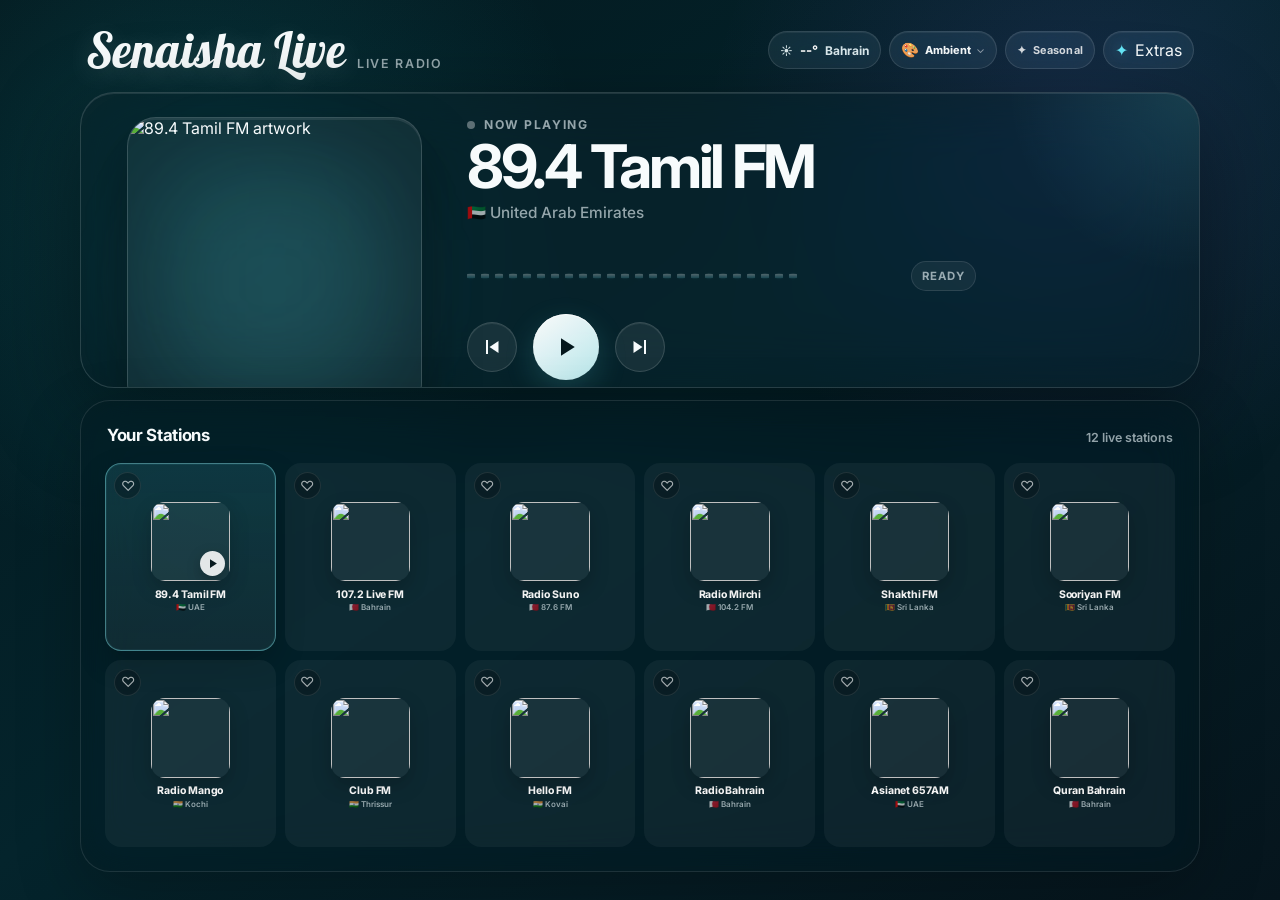
==== commit 45e60824: "Fix tablet ambient dashboard detection" ====
--- a/index.html
+++ b/index.html
@@ -5586,7 +5586,8 @@
 
   <script src="v78-now-playing.js?v=7851"></script>
   <script src="v782-echo.js?v=782"></script>
-  <script src="v792-ambient-dashboard.js?v=792"></script>
+  <script src="v792-device-detection.js?v=7921"></script>
+  <script src="v792-ambient-dashboard.js?v=7921"></script>
 </body>
 </html>
 
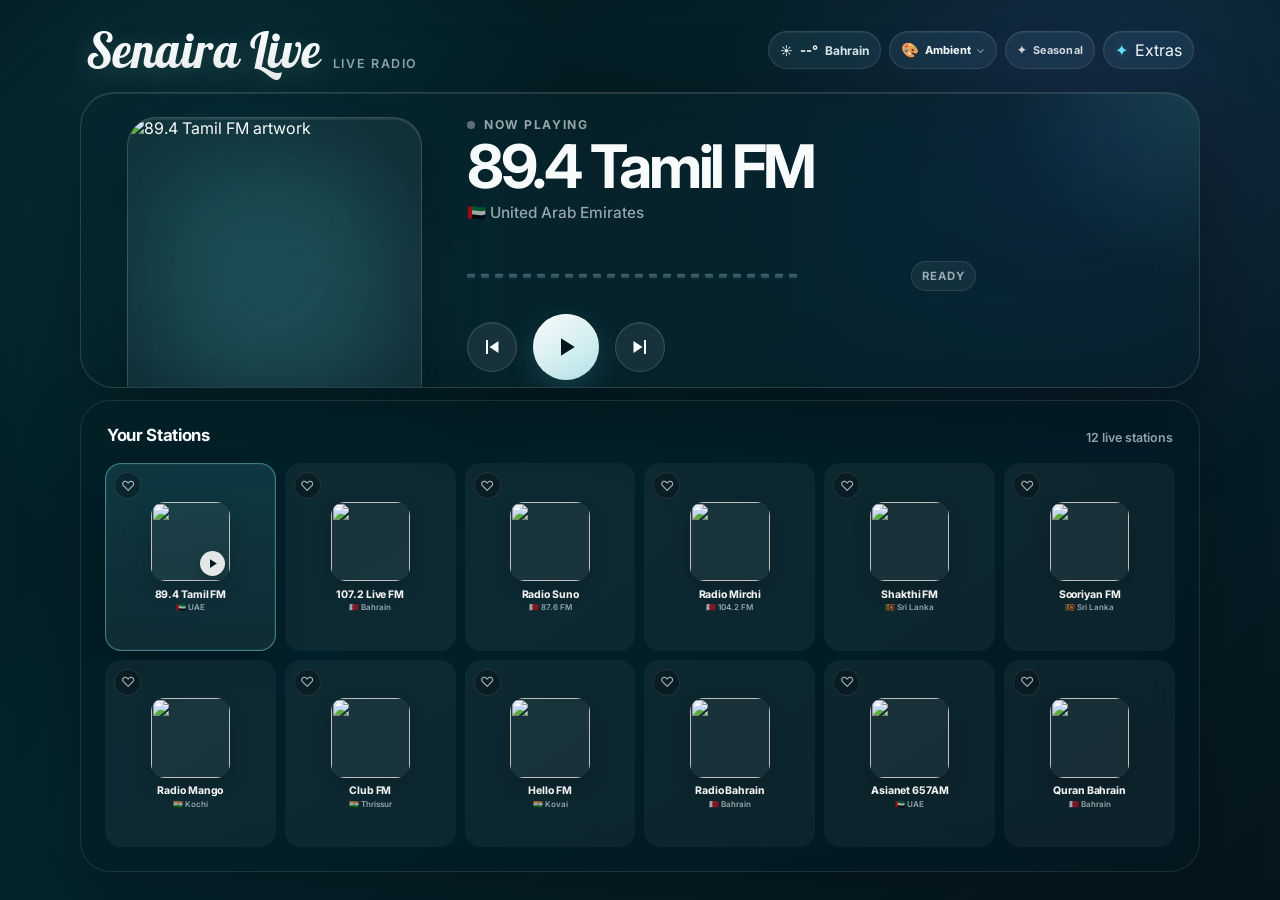
==== commit af8f9f73: "Update index.html Renamed to Senaira" ====
--- a/index.html
+++ b/index.html
@@ -7,8 +7,8 @@
   <meta name="apple-mobile-web-app-capable" content="yes">
   <meta name="apple-mobile-web-app-status-bar-style" content="black-translucent">
 
-  <title>Senaisha Live</title>
-  <meta name="description" content="Senaisha Live — your live radio stations in one beautiful player.">
+  <title>Senaira Live</title>
+  <meta name="description" content="Senaira Live — your live radio stations in one beautiful player.">
 
   <link rel="icon" href="favicon.png" type="image/png">
   <link rel="apple-touch-icon" href="apple-touch-icon.png">
@@ -2980,7 +2980,7 @@
     <button class="background-mode-option" type="button" role="menuitemradio"
             aria-checked="false" data-background-mode="classic">
       <span class="background-mode-option-icon">🌊</span>
-      <span><strong>Classic</strong><small>Original SenaishaLive teal, no particles</small></span>
+      <span><strong>Classic</strong><small>Original SenairaLive teal, no particles</small></span>
       <span class="background-mode-check">✓</span>
     </button>
     <button class="background-mode-option" type="button" role="menuitemradio"
@@ -2991,7 +2991,7 @@
     </button>
 
     <div id="backgroundPhotoStatus" class="background-photo-status">
-      Photo follows festival days. Classic restores the original SenaishaLive teal.
+      Photo follows festival days. Classic restores the original SenairaLive teal.
     </div>
     <a id="backgroundPhotoCredit" class="background-photo-credit" href="#"
        target="_blank" rel="noopener noreferrer" hidden></a>
@@ -3001,7 +3001,7 @@
   <main class="app-shell">
     <header class="topbar">
       <div class="brand">
-        <div class="brand-name">Senaisha Live</div>
+        <div class="brand-name">Senaira Live</div>
         <div class="brand-subtitle">Live Radio</div>
       </div>
 
@@ -3025,12 +3025,12 @@
           <span id="themeBadgeText">Seasonal</span>
         </div>
 
-        <button id="hubButton" class="topbar-chip hub-button" type="button" aria-label="Open Senaisha extras">
+        <button id="hubButton" class="topbar-chip hub-button" type="button" aria-label="Open Senaira extras">
           <span class="hub-sparkle" aria-hidden="true">✦</span>
           <span class="chip-label">Extras</span>
         </button>
 
-        <button id="installButton" class="install-btn" type="button" aria-label="Install Senaisha Live">
+        <button id="installButton" class="install-btn" type="button" aria-label="Install Senaira Live">
           <svg width="19" height="19" viewBox="0 0 24 24" aria-hidden="true">
             <path fill="currentColor" d="M12 3a1 1 0 0 1 1 1v8.59l2.3-2.29a1 1 0 1 1 1.4 1.42l-4 4a1 1 0 0 1-1.4 0l-4-4a1 1 0 1 1 1.4-1.42l2.3 2.29V4a1 1 0 0 1 1-1ZM5 19a1 1 0 0 1 1-1h12a1 1 0 1 1 0 2H6a1 1 0 0 1-1-1Z"/>
           </svg>
@@ -3053,7 +3053,7 @@
             <span id="nowPlayingTextHeader">Now Playing</span>
           </div>
 
-          <h1 id="nowPlayingText">Senaisha Ready!</h1>
+          <h1 id="nowPlayingText">Senaira Ready!</h1>
           <p id="stationRegion">Choose a station to begin</p>
         </div>
 
@@ -3268,7 +3268,7 @@
 
     </div>
 
-    <div class="footer-note">Senaisha Live · tap a station and enjoy</div>
+    <div class="footer-note">Senaira Live · tap a station and enjoy</div>
   </main>
 
 
@@ -3276,7 +3276,7 @@
 
   <div id="alainaToast" class="alaina-toast" role="status" aria-live="polite">
     <span class="alaina-toast-mark">♪</span>
-    <span id="alainaToastText">Senaisha Live</span>
+    <span id="alainaToastText">Senaira Live</span>
   </div>
 
   <div id="featureOverlay" class="feature-overlay" hidden>
@@ -3284,7 +3284,7 @@
       <header class="feature-header">
         <button id="featureBackButton" class="feature-nav-button" type="button" aria-label="Back" hidden>‹</button>
         <div>
-          <div class="feature-kicker">Senaisha Live</div>
+          <div class="feature-kicker">Senaira Live</div>
           <h2 id="featureTitle">Extras</h2>
         </div>
         <button id="featureCloseButton" class="feature-close-button" type="button" aria-label="Close">×</button>
@@ -3326,7 +3326,7 @@
   <script src="https://cdn.jsdelivr.net/npm/hls.js@1/dist/hls.min.js"></script>
 
   <script>
-    // SENAISHA_V79_SEAMLESS_HANDOFF
+    // Senaira_V79_SEAMLESS_HANDOFF
     // Two decks: the current station keeps playing while the standby deck
     // connects to the requested station. The variables are swapped only
     // after the new station is genuinely playing.
@@ -3466,7 +3466,7 @@
       try {
         navigator.mediaSession.metadata = new MediaMetadata({
           title: stationName,
-          artist: `${regionName} · Senaisha Live`,
+          artist: `${regionName} · Senaira Live`,
           album: "Live Radio",
           artwork: [{ src: art }]
         });
@@ -3488,7 +3488,7 @@
       stationRegion.textContent = `${flag} ${card.dataset.regionName || "Live Radio"}`.trim();
       coverArt.src = card.dataset.art;
       coverArt.alt = `${card.dataset.name} artwork`;
-      document.title = `${card.dataset.name} | Senaisha Live`;
+      document.title = `${card.dataset.name} | Senaira Live`;
 
       localStorage.setItem("alainaLastStation", String(index));
       updateMediaSession(card);
@@ -4194,7 +4194,7 @@
       if (hour >= 5 && hour < 11) return "Good morning ☀️ Coffee + radio?";
       if (hour >= 11 && hour < 17) return "Good afternoon 👋 Need some music?";
       if (hour >= 17 && hour < 23) return "Good evening 🌙 Time to unwind.";
-      return "Still awake? 👀 Senaisha Live is too.";
+      return "Still awake? 👀 Senaira Live is too.";
     }
 
     function openHub(feature = null) {
@@ -4449,7 +4449,7 @@
     }
 
     async function renderJoke() {
-      showFeatureShell("Senaisha's Joke");
+      showFeatureShell("Senaira's Joke");
 
       featureContent.innerHTML = `
         <div class="feature-center">
@@ -4549,7 +4549,7 @@
             audio.volume = Number(volumeSlider.value);
           }, 300);
           stopSleepTimer(false);
-          showAlaina("Good night 🌙 Senaisha has faded the radio out.");
+          showAlaina("Good night 🌙 Senaira has faded the radio out.");
         }
       }, 500);
     }
@@ -4712,7 +4712,7 @@
         <div class="feature-center">
           <div class="feature-big-icon">🎲</div>
           <div id="rouletteName" class="feature-primary">Spinning…</div>
-          <div class="feature-secondary">Senaisha is making an important musical decision.</div>
+          <div class="feature-secondary">Senaira is making an important musical decision.</div>
         </div>`;
 
       const name = document.getElementById("rouletteName");
@@ -5438,7 +5438,7 @@
         if (wanted === "motion") {
           window.showAlaina("Original animated background on ✨");
         } else if (wanted === "classic") {
-          window.showAlaina("Classic SenaishaLive background on 🌊");
+          window.showAlaina("Classic SenairaLive background on 🌊");
         } else if (wanted === "photo" && canShowPhoto) {
           const theme = currentTheme();
           window.showAlaina(`🖼️ ${theme?.label || "Festival"} photo background on.`);
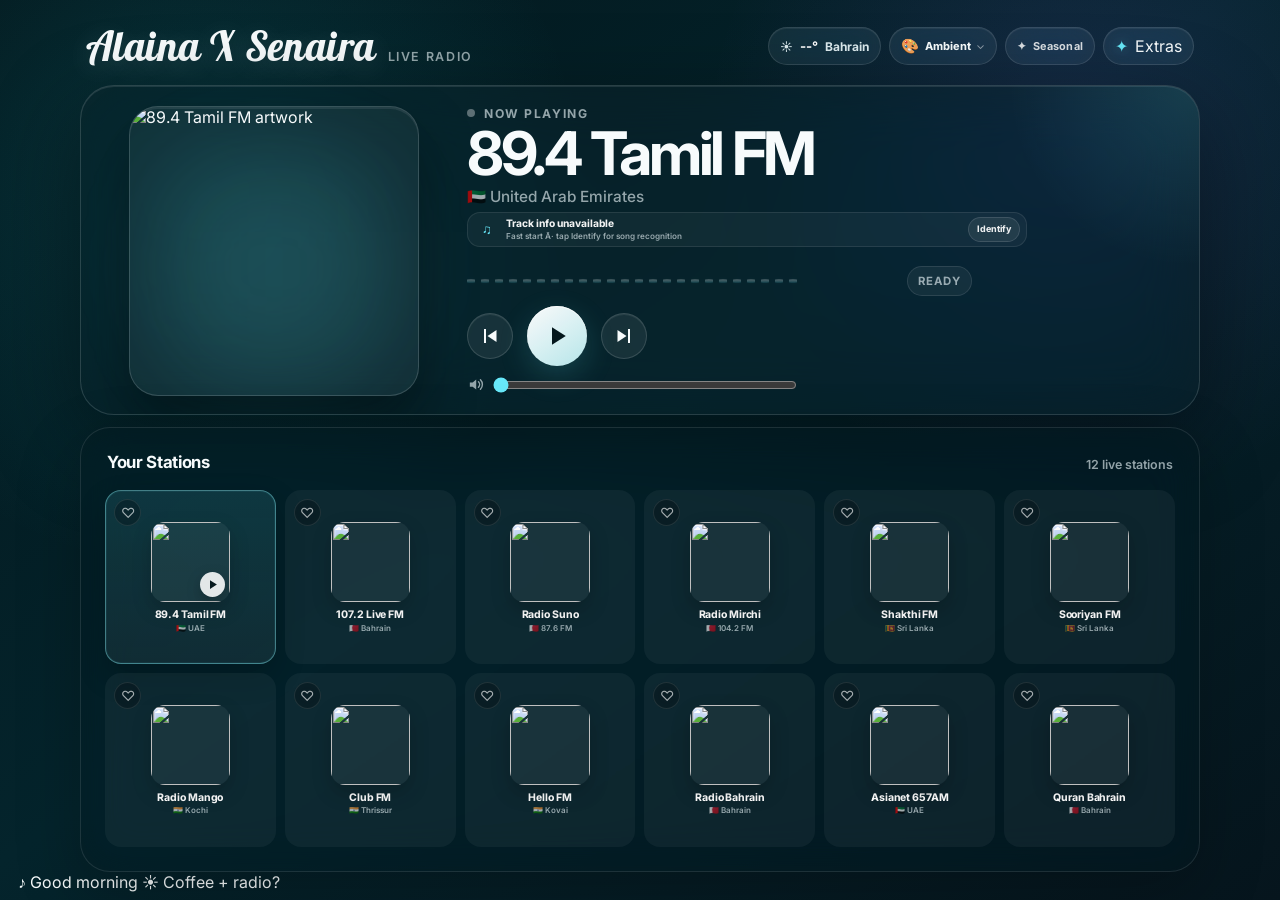
==== commit b543b64e: "Rebrand as Alaina X Senaira and fix Echo startup" ====
--- a/index.html
+++ b/index.html
@@ -7,8 +7,8 @@
   <meta name="apple-mobile-web-app-capable" content="yes">
   <meta name="apple-mobile-web-app-status-bar-style" content="black-translucent">
 
-  <title>Senaira Live</title>
-  <meta name="description" content="Senaira Live — your live radio stations in one beautiful player.">
+  <title>Alaina X Senaira</title>
+  <meta name="description" content="Alaina X Senaira — your live radio stations in one beautiful player.">
 
   <link rel="icon" href="favicon.png" type="image/png">
   <link rel="apple-touch-icon" href="apple-touch-icon.png">
@@ -888,7 +888,7 @@
         background: rgba(6, 26, 32, .94);
       }
     }
-  
+
 
     /* ==========================================================
        ZERO-SCROLL LAYOUT
@@ -1987,10 +1987,10 @@
       }
     }
 
-  
+
 
     /* ==========================================================
-       V6 — ALaina Extras + seasonal wallpaper
+       V6 — Alaina X Senaira Extras + seasonal wallpaper
        ========================================================== */
 
     .topbar-actions {
@@ -2090,7 +2090,7 @@
       opacity: 1;
     }
 
-    .alaina-toast {
+    .Alaina X Senaira-x-Alaina X Senaira-toast {
       position: fixed;
       z-index: 1200;
       top: calc(env(safe-area-inset-top) + 64px);
@@ -2117,12 +2117,12 @@
       text-align: left;
     }
 
-    .alaina-toast.visible {
+    .Alaina X Senaira-x-Alaina X Senaira-toast.visible {
       opacity: 1;
       transform: translate(-50%, 0) scale(1);
     }
 
-    .alaina-toast-mark {
+    .Alaina X Senaira-x-Alaina X Senaira-toast-mark {
       width: 25px;
       height: 25px;
       display: grid;
@@ -2653,7 +2653,7 @@
         grid-template-columns: repeat(2, minmax(0,1fr));
       }
 
-      .alaina-toast {
+      .Alaina X Senaira-x-Alaina X Senaira-toast {
         top: calc(env(safe-area-inset-top) + 53px);
         font-size: .68rem;
       }
@@ -2713,7 +2713,7 @@
     }
 
 
-  
+
     /* ==========================================================
        V7.4 — Ambient / Festival Photo / Motion backgrounds
        ========================================================== */
@@ -2950,13 +2950,24 @@
     }
 
 
-  </style>
+
+    /* AXS_BRAND_FIT */
+    .brand-name {
+      font-size: clamp(1.72rem, 3.25vw, 2.55rem);
+    }
+
+    @media (max-width: 680px) {
+      .brand-name {
+        font-size: clamp(1.42rem, 6.4vw, 1.92rem);
+      }
+    }
+</style>
   <link rel="stylesheet" href="v78-now-playing.css?v=78">
-  <link rel="stylesheet" href="v782-echo.css?v=782">
-  <link rel="stylesheet" href="v783-echo-dashboard.css?v=783">
-  <link rel="stylesheet" href="v784-desktop-volume.css?v=784">
-  <link rel="stylesheet" href="v79-seamless.css?v=79">
-  <link rel="stylesheet" href="v792-ambient-dashboard.css?v=792">
+  <link rel="stylesheet" href="v782-echo.css?v=793">
+  <link rel="stylesheet" href="v783-echo-dashboard.css?v=793">
+  <link rel="stylesheet" href="v784-desktop-volume.css?v=793">
+  <link rel="stylesheet" href="v79-seamless.css?v=793">
+  <link rel="stylesheet" href="v792-ambient-dashboard.css?v=793">
 </head>
 
 <body>
@@ -2980,7 +2991,7 @@
     <button class="background-mode-option" type="button" role="menuitemradio"
             aria-checked="false" data-background-mode="classic">
       <span class="background-mode-option-icon">🌊</span>
-      <span><strong>Classic</strong><small>Original SenairaLive teal, no particles</small></span>
+      <span><strong>Classic</strong><small>Original AlainaXSenaira teal, no particles</small></span>
       <span class="background-mode-check">✓</span>
     </button>
     <button class="background-mode-option" type="button" role="menuitemradio"
@@ -2991,7 +3002,7 @@
     </button>
 
     <div id="backgroundPhotoStatus" class="background-photo-status">
-      Photo follows festival days. Classic restores the original SenairaLive teal.
+      Photo follows festival days. Classic restores the original AlainaXSenaira teal.
     </div>
     <a id="backgroundPhotoCredit" class="background-photo-credit" href="#"
        target="_blank" rel="noopener noreferrer" hidden></a>
@@ -3001,7 +3012,7 @@
   <main class="app-shell">
     <header class="topbar">
       <div class="brand">
-        <div class="brand-name">Senaira Live</div>
+        <div class="brand-name">Alaina X Senaira</div>
         <div class="brand-subtitle">Live Radio</div>
       </div>
 
@@ -3025,12 +3036,12 @@
           <span id="themeBadgeText">Seasonal</span>
         </div>
 
-        <button id="hubButton" class="topbar-chip hub-button" type="button" aria-label="Open Senaira extras">
+        <button id="hubButton" class="topbar-chip hub-button" type="button" aria-label="Open Alaina X Senaira extras">
           <span class="hub-sparkle" aria-hidden="true">✦</span>
           <span class="chip-label">Extras</span>
         </button>
 
-        <button id="installButton" class="install-btn" type="button" aria-label="Install Senaira Live">
+        <button id="installButton" class="install-btn" type="button" aria-label="Install Alaina X Senaira">
           <svg width="19" height="19" viewBox="0 0 24 24" aria-hidden="true">
             <path fill="currentColor" d="M12 3a1 1 0 0 1 1 1v8.59l2.3-2.29a1 1 0 1 1 1.4 1.42l-4 4a1 1 0 0 1-1.4 0l-4-4a1 1 0 1 1 1.4-1.42l2.3 2.29V4a1 1 0 0 1 1-1ZM5 19a1 1 0 0 1 1-1h12a1 1 0 1 1 0 2H6a1 1 0 0 1-1-1Z"/>
           </svg>
@@ -3053,7 +3064,7 @@
             <span id="nowPlayingTextHeader">Now Playing</span>
           </div>
 
-          <h1 id="nowPlayingText">Senaira Ready!</h1>
+          <h1 id="nowPlayingText">Alaina X Senaira Ready!</h1>
           <p id="stationRegion">Choose a station to begin</p>
         </div>
 
@@ -3268,15 +3279,15 @@
 
     </div>
 
-    <div class="footer-note">Senaira Live · tap a station and enjoy</div>
+    <div class="footer-note">Alaina X Senaira · tap a station and enjoy</div>
   </main>
 
 
   <div id="seasonalDecor" class="seasonal-decor" aria-hidden="true"></div>
 
-  <div id="alainaToast" class="alaina-toast" role="status" aria-live="polite">
-    <span class="alaina-toast-mark">♪</span>
-    <span id="alainaToastText">Senaira Live</span>
+  <div id="alainaXSenairaToast" class="Alaina X Senaira-x-Alaina X Senaira-toast" role="status" aria-live="polite">
+    <span class="Alaina X Senaira-x-Alaina X Senaira-toast-mark">♪</span>
+    <span id="alainaXSenairaToastText">Alaina X Senaira</span>
   </div>
 
   <div id="featureOverlay" class="feature-overlay" hidden>
@@ -3284,7 +3295,7 @@
       <header class="feature-header">
         <button id="featureBackButton" class="feature-nav-button" type="button" aria-label="Back" hidden>‹</button>
         <div>
-          <div class="feature-kicker">Senaira Live</div>
+          <div class="feature-kicker">Alaina X Senaira</div>
           <h2 id="featureTitle">Extras</h2>
         </div>
         <button id="featureCloseButton" class="feature-close-button" type="button" aria-label="Close">×</button>
@@ -3321,12 +3332,44 @@
     </section>
   </div>
 
+  <script>
+    // AXS_STORAGE_MIGRATION
+    (function migrateAlainaXSenairaStorage() {
+      const legacyPrefix = ["al", "aina"].join("");
+      const nextPrefix = "alainaXSenaira";
+      const suffixes = [
+        "LastStation",
+        "Volume",
+        "Weather",
+        "Favorites",
+        "Recent",
+        "SleepDeadline",
+        "BackgroundMode",
+        "AnimatedBackground",
+        "TrackHistoryV78"
+      ];
+
+      for (const suffix of suffixes) {
+        const oldKey = legacyPrefix + suffix;
+        const newKey = nextPrefix + suffix;
+
+        try {
+          if (localStorage.getItem(newKey) === null) {
+            const oldValue = localStorage.getItem(oldKey);
+            if (oldValue !== null) {
+              localStorage.setItem(newKey, oldValue);
+            }
+          }
+        } catch (_) {}
+      }
+    })();
+  </script>
   <audio id="radioPlayer" preload="none" playsinline></audio>
   <audio id="radioPlayerStandby" preload="none" playsinline aria-hidden="true"></audio>
   <script src="https://cdn.jsdelivr.net/npm/hls.js@1/dist/hls.min.js"></script>
 
   <script>
-    // Senaira_V79_SEAMLESS_HANDOFF
+    // ALAINA_X_SENAIRA_V79_SEAMLESS_HANDOFF
     // Two decks: the current station keeps playing while the standby deck
     // connects to the requested station. The variables are swapped only
     // after the new station is genuinely playing.
@@ -3466,7 +3509,7 @@
       try {
         navigator.mediaSession.metadata = new MediaMetadata({
           title: stationName,
-          artist: `${regionName} · Senaira Live`,
+          artist: `${regionName} · Alaina X Senaira`,
           album: "Live Radio",
           artwork: [{ src: art }]
         });
@@ -3488,9 +3531,9 @@
       stationRegion.textContent = `${flag} ${card.dataset.regionName || "Live Radio"}`.trim();
       coverArt.src = card.dataset.art;
       coverArt.alt = `${card.dataset.name} artwork`;
-      document.title = `${card.dataset.name} | Senaira Live`;
-
-      localStorage.setItem("alainaLastStation", String(index));
+      document.title = `${card.dataset.name} | Alaina X Senaira`;
+
+      localStorage.setItem("alainaXSenairaLastStation", String(index));
       updateMediaSession(card);
     }
 
@@ -3705,7 +3748,7 @@
 
     async function playCurrentStation() {
       if (currentStationIndex < 0) {
-        const saved = Number(localStorage.getItem("alainaLastStation"));
+        const saved = Number(localStorage.getItem("alainaXSenairaLastStation"));
         const index =
           Number.isInteger(saved) && saved >= 0 && saved < stations.length
             ? saved
@@ -3846,8 +3889,8 @@
           setStatus("Live", "live");
           setPlayVisual(true);
 
-          if (typeof window.showAlaina === "function") {
-            window.showAlaina(
+          if (typeof window.showAlainaXSenaira === "function") {
+            window.showAlainaXSenaira(
               `${targetCard.dataset.name} is unavailable \u2014 keeping the current station.`
             );
           }
@@ -3955,7 +3998,7 @@
 
     volumeSlider.addEventListener("input", () => {
       masterVolume = Number(volumeSlider.value);
-      localStorage.setItem("alainaVolume", volumeSlider.value);
+      localStorage.setItem("alainaXSenairaVolume", volumeSlider.value);
 
       if (!isStationSwitching) {
         audio.volume = masterVolume;
@@ -4043,7 +4086,7 @@
       } catch (_) {}
     }
 
-    const savedVolume = Number(localStorage.getItem("alainaVolume"));
+    const savedVolume = Number(localStorage.getItem("alainaXSenairaVolume"));
     if (Number.isFinite(savedVolume) && savedVolume >= 0 && savedVolume <= 1) {
       masterVolume = savedVolume;
       audio.volume = savedVolume;
@@ -4055,7 +4098,7 @@
       standbyAudio.volume = 0;
     }
 
-    const savedStation = Number(localStorage.getItem("alainaLastStation"));
+    const savedStation = Number(localStorage.getItem("alainaXSenairaLastStation"));
     if (Number.isInteger(savedStation) && savedStation >= 0 && savedStation < stations.length) {
       updateSelectedStation(savedStation);
       setStatus("Ready");
@@ -4088,8 +4131,8 @@
     const themeBadgeIcon = document.getElementById("themeBadgeIcon");
     const themeBadgeText = document.getElementById("themeBadgeText");
     const seasonalDecor = document.getElementById("seasonalDecor");
-    const alainaToast = document.getElementById("alainaToast");
-    const alainaToastText = document.getElementById("alainaToastText");
+    const alainaXSenairaToast = document.getElementById("alainaXSenairaToast");
+    const alainaXSenairaToastText = document.getElementById("alainaXSenairaToastText");
 
     const WEATHER_URL =
       "https://api.open-meteo.com/v1/forecast" +
@@ -4176,13 +4219,13 @@
       return list[Math.floor(Math.random() * list.length)];
     }
 
-    function showAlaina(message, duration = 3200) {
+    function showAlainaXSenaira(message, duration = 3200) {
       clearTimeout(toastTimer);
-      alainaToastText.textContent = message;
-      alainaToast.classList.add("visible");
-      toastTimer = setTimeout(() => alainaToast.classList.remove("visible"), duration);
-    }
-    window.showAlaina = showAlaina;
+      alainaXSenairaToastText.textContent = message;
+      alainaXSenairaToast.classList.add("visible");
+      toastTimer = setTimeout(() => alainaXSenairaToast.classList.remove("visible"), duration);
+    }
+    window.showAlainaXSenaira = showAlainaXSenaira;
 
     function greetingMessage() {
       const hour = Number(new Intl.DateTimeFormat("en-US", {
@@ -4194,7 +4237,7 @@
       if (hour >= 5 && hour < 11) return "Good morning ☀️ Coffee + radio?";
       if (hour >= 11 && hour < 17) return "Good afternoon 👋 Need some music?";
       if (hour >= 17 && hour < 23) return "Good evening 🌙 Time to unwind.";
-      return "Still awake? 👀 Senaira Live is too.";
+      return "Still awake? 👀 Alaina X Senaira is too.";
     }
 
     function openHub(feature = null) {
@@ -4250,7 +4293,7 @@
       const network = options.network !== false;
 
       // Always restore a reasonably fresh cached value first.
-      const cachedRaw = localStorage.getItem("alainaWeather");
+      const cachedRaw = localStorage.getItem("alainaXSenairaWeather");
       if (cachedRaw) {
         try {
           const cached = JSON.parse(cachedRaw);
@@ -4278,7 +4321,7 @@
 
         weatherData = await response.json();
 
-        localStorage.setItem("alainaWeather", JSON.stringify({
+        localStorage.setItem("alainaXSenairaWeather", JSON.stringify({
           savedAt: Date.now(),
           data: weatherData
         }));
@@ -4449,7 +4492,7 @@
     }
 
     async function renderJoke() {
-      showFeatureShell("Senaira's Joke");
+      showFeatureShell("Alaina X Senaira's Joke");
 
       featureContent.innerHTML = `
         <div class="feature-center">
@@ -4498,8 +4541,8 @@
       sleepTimer = null;
       sleepTicker = null;
       sleepDeadline = null;
-      localStorage.removeItem("alainaSleepDeadline");
-      if (showMessage) showAlaina("Sleep timer cancelled. Party continues 🎶");
+      localStorage.removeItem("alainaXSenairaSleepDeadline");
+      if (showMessage) showAlainaXSenaira("Sleep timer cancelled. Party continues 🎶");
     }
 
     function sleepRemainingText() {
@@ -4513,7 +4556,7 @@
       stopSleepTimer(false);
       const ms = minutes * 60 * 1000;
       sleepDeadline = Date.now() + ms;
-      localStorage.setItem("alainaSleepDeadline", String(sleepDeadline));
+      localStorage.setItem("alainaXSenairaSleepDeadline", String(sleepDeadline));
 
       sleepTimer = setTimeout(() => fadeOutAndPause(), ms);
       sleepTicker = setInterval(() => {
@@ -4523,7 +4566,7 @@
         }
       }, 30000);
 
-      showAlaina(`Sleep timer set for ${minutes} minutes 😴`);
+      showAlainaXSenaira(`Sleep timer set for ${minutes} minutes 😴`);
       renderSleep();
     }
 
@@ -4549,7 +4592,7 @@
             audio.volume = Number(volumeSlider.value);
           }, 300);
           stopSleepTimer(false);
-          showAlaina("Good night 🌙 Senaira has faded the radio out.");
+          showAlainaXSenaira("Good night 🌙 Alaina X Senaira has faded the radio out.");
         }
       }, 500);
     }
@@ -4587,7 +4630,7 @@
 
     function getFavoriteIndexes() {
       try {
-        const values = JSON.parse(localStorage.getItem("alainaFavorites") || "[]");
+        const values = JSON.parse(localStorage.getItem("alainaXSenairaFavorites") || "[]");
         return Array.isArray(values) ? values.filter(Number.isInteger) : [];
       } catch (_) {
         return [];
@@ -4596,7 +4639,7 @@
 
     function setFavoriteIndexes(values) {
       const unique = [...new Set(values)].filter(i => i >= 0 && i < stations.length);
-      localStorage.setItem("alainaFavorites", JSON.stringify(unique));
+      localStorage.setItem("alainaXSenairaFavorites", JSON.stringify(unique));
       syncFavoriteButtons();
     }
 
@@ -4605,10 +4648,10 @@
       const at = values.indexOf(index);
       if (at >= 0) {
         values.splice(at, 1);
-        showAlaina(`${stations[index].dataset.name} removed from favorites.`);
+        showAlainaXSenaira(`${stations[index].dataset.name} removed from favorites.`);
       } else {
         values.push(index);
-        showAlaina(`♥ ${stations[index].dataset.name} saved.`);
+        showAlainaXSenaira(`♥ ${stations[index].dataset.name} saved.`);
       }
       setFavoriteIndexes(values);
     }
@@ -4649,7 +4692,7 @@
 
     function getRecentIndexes() {
       try {
-        const values = JSON.parse(localStorage.getItem("alainaRecent") || "[]");
+        const values = JSON.parse(localStorage.getItem("alainaXSenairaRecent") || "[]");
         return Array.isArray(values) ? values.filter(Number.isInteger) : [];
       } catch (_) {
         return [];
@@ -4661,7 +4704,7 @@
       let values = getRecentIndexes().filter(i => i !== index);
       values.unshift(index);
       values = values.slice(0, 6);
-      localStorage.setItem("alainaRecent", JSON.stringify(values));
+      localStorage.setItem("alainaXSenairaRecent", JSON.stringify(values));
     }
 
     function renderStationCollection(title, indexes, emptyText) {
@@ -4712,7 +4755,7 @@
         <div class="feature-center">
           <div class="feature-big-icon">🎲</div>
           <div id="rouletteName" class="feature-primary">Spinning…</div>
-          <div class="feature-secondary">Senaira is making an important musical decision.</div>
+          <div class="feature-secondary">Alaina X Senaira is making an important musical decision.</div>
         </div>`;
 
       const name = document.getElementById("rouletteName");
@@ -4729,7 +4772,7 @@
           name.textContent = stations[target].dataset.name;
           setTimeout(async () => {
             closeHub();
-            showAlaina(`🎲 Radio Roulette picked ${stations[target].dataset.name}!`);
+            showAlainaXSenaira(`🎲 Radio Roulette picked ${stations[target].dataset.name}!`);
             await selectAndPlay(target);
             recordRecent(target);
             if (isMobileFlipLayout()) setMobileFace(false);
@@ -4835,10 +4878,10 @@
         switchTimes.push(now);
 
         if (switchTimes.length >= 7) {
-          showAlaina("Okay, we're definitely channel surfing 😂");
+          showAlainaXSenaira("Okay, we're definitely channel surfing 😂");
           switchTimes = [];
         } else {
-          showAlaina(pick(DJ_LINES));
+          showAlainaXSenaira(pick(DJ_LINES));
         }
       });
     });
@@ -4846,36 +4889,36 @@
     prevButton.addEventListener("click", () => {
       setTimeout(() => {
         recordRecent(currentStationIndex);
-        showAlaina(pick(DJ_LINES));
+        showAlainaXSenaira(pick(DJ_LINES));
       }, 40);
     });
 
     nextButton.addEventListener("click", () => {
       setTimeout(() => {
         recordRecent(currentStationIndex);
-        showAlaina(pick(DJ_LINES));
+        showAlainaXSenaira(pick(DJ_LINES));
       }, 40);
     });
 
     audio.addEventListener("waiting", () => {
-      if (Math.random() < .42) showAlaina(pick(BUFFER_LINES), 2300);
+      if (Math.random() < .42) showAlainaXSenaira(pick(BUFFER_LINES), 2300);
     });
 
     audio.addEventListener("stalled", () => {
-      if (Math.random() < .45) showAlaina("Still tuning… the signal is playing hard to get 📡", 2500);
+      if (Math.random() < .45) showAlainaXSenaira("Still tuning… the signal is playing hard to get 📡", 2500);
     });
 
     audio.addEventListener("error", () => {
-      showAlaina(pick(ERROR_LINES), 3500);
+      showAlainaXSenaira(pick(ERROR_LINES), 3500);
     });
 
     // Restore a sleep timer after a refresh, if it is still in the future.
-    const savedSleep = Number(localStorage.getItem("alainaSleepDeadline"));
+    const savedSleep = Number(localStorage.getItem("alainaXSenairaSleepDeadline"));
     if (Number.isFinite(savedSleep) && savedSleep > Date.now()) {
       sleepDeadline = savedSleep;
       sleepTimer = setTimeout(fadeOutAndPause, savedSleep - Date.now());
     } else {
-      localStorage.removeItem("alainaSleepDeadline");
+      localStorage.removeItem("alainaXSenairaSleepDeadline");
     }
 
     // ---------------------------------------------------------------
@@ -5132,12 +5175,12 @@
     function applySeasonalTheme() {
       const theme = dateTheme();
       seasonalDecor.innerHTML = "";
-      window.alainaSeasonalTheme = theme || null;
+      window.alainaXSenairaSeasonalTheme = theme || null;
 
       if (!theme) {
         document.body.removeAttribute("data-theme");
         themeBadge.hidden = true;
-        window.dispatchEvent(new CustomEvent("alaina:themechange", { detail: null }));
+        window.dispatchEvent(new CustomEvent("Alaina X Senaira-x-Alaina X Senaira:themechange", { detail: null }));
         return;
       }
 
@@ -5157,7 +5200,7 @@
         seasonalDecor.appendChild(span);
       });
 
-      window.dispatchEvent(new CustomEvent("alaina:themechange", { detail: theme }));
+      window.dispatchEvent(new CustomEvent("Alaina X Senaira-x-Alaina X Senaira:themechange", { detail: theme }));
 
       let festiveMessage = `${theme.icon} ${theme.label} theme is on today.`;
       if (theme.festivePhase === "before" && theme.festiveDistance > 0) {
@@ -5166,7 +5209,7 @@
         festiveMessage = `${theme.icon} Keeping the ${theme.label} cheer going a little longer.`;
       }
 
-      setTimeout(() => showAlaina(festiveMessage), 1300);
+      setTimeout(() => showAlainaXSenaira(festiveMessage), 1300);
     }
 
     // Theme test helper:
@@ -5177,7 +5220,7 @@
     // Restore cached weather only. Network weather is now strictly on-demand
     // when the user opens the Weather feature.
     fetchWeather({ network: false });
-    setTimeout(() => showAlaina(greetingMessage()), 900);
+    setTimeout(() => showAlainaXSenaira(greetingMessage()), 900);
 
   })();
   </script>
@@ -5199,8 +5242,8 @@
 
     if (!modeButton || !modeMenu || !photoLayer || !canvas || !canvas.getContext) return;
 
-    const STORAGE_KEY = "alainaBackgroundMode";
-    const LEGACY_MOTION_KEY = "alainaAnimatedBackground";
+    const STORAGE_KEY = "alainaXSenairaBackgroundMode";
+    const LEGACY_MOTION_KEY = "alainaXSenairaAnimatedBackground";
     const MANIFEST_URL = "festival-wallpaper.json";
     const MODE_META = {
       ambient: { icon: "🎨", label: "Ambient" },
@@ -5323,7 +5366,7 @@
     }
 
     function currentTheme() {
-      return window.alainaSeasonalTheme || null;
+      return window.alainaXSenairaSeasonalTheme || null;
     }
 
     function currentWallpaper() {
@@ -5434,18 +5477,18 @@
 
       updateMenuState();
 
-      if (notify && typeof window.showAlaina === "function") {
+      if (notify && typeof window.showAlainaXSenaira === "function") {
         if (wanted === "motion") {
-          window.showAlaina("Original animated background on ✨");
+          window.showAlainaXSenaira("Original animated background on ✨");
         } else if (wanted === "classic") {
-          window.showAlaina("Classic SenairaLive background on 🌊");
+          window.showAlainaXSenaira("Classic AlainaXSenaira background on 🌊");
         } else if (wanted === "photo" && canShowPhoto) {
           const theme = currentTheme();
-          window.showAlaina(`🖼️ ${theme?.label || "Festival"} photo background on.`);
+          window.showAlainaXSenaira(`🖼️ ${theme?.label || "Festival"} photo background on.`);
         } else if (wanted === "photo") {
-          window.showAlaina("No festival photo today — Ambient is showing for now.");
+          window.showAlainaXSenaira("No festival photo today — Ambient is showing for now.");
         } else {
-          window.showAlaina("Seasonal Ambient background restored 🎨");
+          window.showAlainaXSenaira("Seasonal Ambient background restored 🎨");
         }
       }
     }
@@ -5546,7 +5589,7 @@
       if (!modeMenu.hidden) setTimeout(positionMenu, 180);
     });
 
-    window.addEventListener("alaina:themechange", () => {
+    window.addEventListener("Alaina X Senaira-x-Alaina X Senaira:themechange", () => {
       applySelectedMode({ persist: false, notify: false });
     });
 
@@ -5584,16 +5627,10 @@
   })();
   </script>
 
-  <script src="v78-now-playing.js?v=7851"></script>
-  <script src="v782-echo.js?v=782"></script>
-  <script src="v792-device-detection.js?v=7921"></script>
-  <script src="v792-ambient-dashboard.js?v=7921"></script>
+  <script src="v78-now-playing.js?v=793"></script>
+  <script src="v782-echo.js?v=793"></script>
+  <script src="v792-device-detection.js?v=793"></script>
+  <script src="v793-startup.js?v=793"></script>
+  <script src="v792-ambient-dashboard.js?v=793"></script>
 </body>
 </html>
-
-
-
-
-
-
-
--- a/v78-now-playing.css
+++ b/v78-now-playing.css
@@ -0,0 +1,332 @@
+/* ==========================================================
+   Alaina X Senaira V7.8 — Now Playing + Song Identification
+   Loaded after the existing V7.7 styles.
+   ========================================================== */
+
+.v78-track-strip {
+  width: min(100%, 560px);
+  min-height: 36px;
+  display: grid;
+  grid-template-columns: 22px minmax(0, 1fr) auto;
+  align-items: center;
+  gap: 8px;
+  margin-top: 5px;
+  padding: 5px 6px 5px 8px;
+  border: 1px solid rgba(255,255,255,.09);
+  border-radius: 13px;
+  background: rgba(255,255,255,.045);
+  color: var(--text);
+  overflow: hidden;
+}
+
+.v78-track-icon {
+  display: grid;
+  place-items: center;
+  width: 22px;
+  height: 22px;
+  color: var(--accent);
+  font-size: .82rem;
+  line-height: 1;
+}
+
+.v78-track-copy {
+  min-width: 0;
+  border: 0;
+  padding: 0;
+  color: inherit;
+  background: transparent;
+  text-align: left;
+  cursor: pointer;
+}
+
+.v78-track-title,
+.v78-track-artist {
+  display: block;
+  overflow: hidden;
+  text-overflow: ellipsis;
+  white-space: nowrap;
+}
+
+.v78-track-title {
+  color: rgba(255,255,255,.94);
+  font-size: .69rem;
+  line-height: 1.15;
+  font-weight: 750;
+}
+
+.v78-track-artist {
+  margin-top: 2px;
+  color: var(--muted);
+  font-size: .55rem;
+  line-height: 1.12;
+  font-weight: 600;
+}
+
+.v78-track-strip[data-state="found"] {
+  border-color: rgba(103,232,249,.17);
+  background: rgba(103,232,249,.055);
+}
+
+.v78-identify-button {
+  min-height: 27px;
+  padding: 5px 9px;
+  border: 1px solid rgba(255,255,255,.12);
+  border-radius: 999px;
+  color: rgba(255,255,255,.92);
+  background: rgba(255,255,255,.07);
+  cursor: pointer;
+  font-size: .56rem;
+  line-height: 1;
+  font-weight: 750;
+  white-space: nowrap;
+}
+
+.v78-identify-button:hover {
+  background: rgba(255,255,255,.11);
+  border-color: rgba(255,255,255,.2);
+}
+
+.v78-track-sheet {
+  position: fixed;
+  z-index: 1450;
+  inset: 0;
+  display: grid;
+  place-items: center;
+  padding: 12px;
+  background: rgba(0,10,14,.48);
+  backdrop-filter: blur(12px);
+  -webkit-backdrop-filter: blur(12px);
+}
+
+.v78-track-sheet[hidden] {
+  display: none !important;
+}
+
+.v78-track-dialog {
+  width: min(520px, calc(100vw - 24px));
+  max-height: min(560px, calc(100dvh - 24px));
+  overflow: hidden;
+  display: flex;
+  flex-direction: column;
+  padding: 15px;
+  border: 1px solid rgba(255,255,255,.14);
+  border-radius: 24px;
+  background: rgba(8,30,36,.92);
+  box-shadow: 0 28px 90px rgba(0,0,0,.48);
+}
+
+.v78-track-dialog-header {
+  display: flex;
+  align-items: center;
+  justify-content: space-between;
+  gap: 12px;
+  margin-bottom: 10px;
+}
+
+.v78-track-dialog-title {
+  font-size: 1rem;
+  font-weight: 800;
+  letter-spacing: -.02em;
+}
+
+.v78-track-close {
+  width: 32px;
+  height: 32px;
+  display: grid;
+  place-items: center;
+  border: 1px solid rgba(255,255,255,.11);
+  border-radius: 50%;
+  color: white;
+  background: rgba(255,255,255,.07);
+  cursor: pointer;
+  font-size: 1.15rem;
+}
+
+.v78-track-history {
+  min-height: 0;
+  overflow: auto;
+  display: flex;
+  flex-direction: column;
+  gap: 7px;
+}
+
+.v78-track-history-item {
+  display: grid;
+  grid-template-columns: 25px minmax(0,1fr);
+  gap: 8px;
+  align-items: center;
+  padding: 9px 10px;
+  border: 1px solid rgba(255,255,255,.075);
+  border-radius: 14px;
+  background: rgba(255,255,255,.04);
+}
+
+.v78-track-history-item strong,
+.v78-track-history-item small {
+  display: block;
+  overflow: hidden;
+  text-overflow: ellipsis;
+  white-space: nowrap;
+}
+
+.v78-track-history-item strong {
+  font-size: .69rem;
+}
+
+.v78-track-history-item small {
+  margin-top: 2px;
+  color: var(--muted);
+  font-size: .55rem;
+}
+
+.v78-track-empty {
+  padding: 22px 12px;
+  color: var(--muted);
+  text-align: center;
+  font-size: .7rem;
+  line-height: 1.45;
+}
+
+.v78-identify-help {
+  display: flex;
+  flex-direction: column;
+  gap: 11px;
+}
+
+.v78-identify-help h3 {
+  font-size: 1rem;
+}
+
+.v78-identify-help p {
+  color: rgba(235,247,250,.72);
+  font-size: .72rem;
+  line-height: 1.45;
+}
+
+.v78-help-actions {
+  display: flex;
+  flex-wrap: wrap;
+  gap: 8px;
+}
+
+.v78-help-action {
+  min-height: 36px;
+  display: inline-flex;
+  align-items: center;
+  justify-content: center;
+  padding: 7px 12px;
+  border: 1px solid rgba(255,255,255,.12);
+  border-radius: 999px;
+  color: white;
+  background: rgba(255,255,255,.07);
+  text-decoration: none;
+  cursor: pointer;
+  font-size: .65rem;
+  font-weight: 750;
+}
+
+.v78-help-note {
+  padding-top: 9px;
+  border-top: 1px solid rgba(255,255,255,.075);
+  color: rgba(235,247,250,.47);
+  font-size: .58rem;
+  line-height: 1.4;
+}
+
+/* The existing player is height-constrained on smart displays. */
+@media (min-width: 900px) and (max-height: 860px) {
+  .v78-track-strip {
+    min-height: 27px;
+    margin-top: 2px;
+    padding: 3px 5px 3px 7px;
+    border-radius: 10px;
+  }
+
+  .v78-track-icon {
+    width: 18px;
+    height: 18px;
+    font-size: .66rem;
+  }
+
+  .v78-track-title {
+    font-size: .56rem;
+  }
+
+  .v78-track-artist {
+    margin-top: 1px;
+    font-size: .46rem;
+  }
+
+  .v78-identify-button {
+    min-height: 22px;
+    padding: 4px 7px;
+    font-size: .47rem;
+  }
+}
+
+@media (min-width: 681px) and (max-height: 610px) {
+  .v78-track-strip {
+    min-height: 22px;
+    gap: 5px;
+    margin-top: 1px;
+    padding: 2px 4px 2px 6px;
+  }
+
+  .v78-track-icon {
+    width: 15px;
+    height: 15px;
+    font-size: .56rem;
+  }
+
+  .v78-track-title {
+    font-size: .48rem;
+  }
+
+  .v78-track-artist {
+    display: none;
+  }
+
+  .v78-identify-button {
+    min-height: 19px;
+    padding: 3px 6px;
+    font-size: .42rem;
+  }
+}
+
+@media (max-width: 680px) {
+  .v78-track-strip {
+    width: min(94%, 390px);
+    min-height: 34px;
+    margin: 2px auto 0;
+    text-align: left;
+  }
+
+  .v78-track-title {
+    font-size: .64rem;
+  }
+
+  .v78-track-artist {
+    font-size: .52rem;
+  }
+
+  .v78-track-dialog {
+    width: calc(100vw - 18px);
+    max-height: calc(100dvh - 18px);
+    border-radius: 22px;
+  }
+}
+
+@media (max-width: 680px) and (max-height: 590px) {
+  .v78-track-strip {
+    min-height: 27px;
+    padding: 3px 5px 3px 7px;
+  }
+
+  .v78-track-artist {
+    display: none;
+  }
+
+  .v78-identify-button {
+    min-height: 22px;
+  }
+}
--- a/v782-echo.css
+++ b/v782-echo.css
@@ -0,0 +1,426 @@
+/* ==========================================================
+   Alaina X Senaira V7.8.2 — Amazon Silk / Echo Show compact layout
+   ========================================================== */
+
+/*
+ * This file only activates when v782-echo.js detects Amazon Silk.
+ * The browser address bar is allowed to remain visible; the application
+ * fits itself into the actual Visual Viewport below it.
+ */
+
+html.Alaina X Senaira-x-Alaina X Senaira-silk,
+html.Alaina X Senaira-x-Alaina X Senaira-silk body,
+body.Alaina X Senaira-x-Alaina X Senaira-silk {
+  width: 100% !important;
+  height: var(--Alaina X Senaira-x-Alaina X Senaira-visible-height, 100dvh) !important;
+  min-height: var(--Alaina X Senaira-x-Alaina X Senaira-visible-height, 100dvh) !important;
+  max-height: var(--Alaina X Senaira-x-Alaina X Senaira-visible-height, 100dvh) !important;
+  overflow: hidden !important;
+}
+
+html.Alaina X Senaira-x-Alaina X Senaira-silk body,
+body.Alaina X Senaira-x-Alaina X Senaira-silk {
+  padding:
+    max(3px, env(safe-area-inset-top))
+    max(7px, env(safe-area-inset-right))
+    max(4px, env(safe-area-inset-bottom))
+    max(7px, env(safe-area-inset-left)) !important;
+}
+
+html.Alaina X Senaira-x-Alaina X Senaira-silk .app-shell {
+  width: min(1200px, 100%) !important;
+  height: 100% !important;
+  min-height: 0 !important;
+  max-height: 100% !important;
+  margin: 0 auto !important;
+}
+
+html.Alaina X Senaira-x-Alaina X Senaira-silk .topbar {
+  flex: 0 0 31px !important;
+  min-height: 31px !important;
+  height: 31px !important;
+  gap: 7px !important;
+  padding: 0 3px 4px !important;
+}
+
+html.Alaina X Senaira-x-Alaina X Senaira-silk .brand {
+  gap: 7px !important;
+}
+
+html.Alaina X Senaira-x-Alaina X Senaira-silk .brand-name {
+  font-size: 1.52rem !important;
+  line-height: 1 !important;
+}
+
+html.Alaina X Senaira-x-Alaina X Senaira-silk .brand-subtitle,
+html.Alaina X Senaira-x-Alaina X Senaira-silk #themeBadge,
+html.Alaina X Senaira-x-Alaina X Senaira-silk #installButton {
+  display: none !important;
+}
+
+html.Alaina X Senaira-x-Alaina X Senaira-silk .topbar-actions {
+  gap: 4px !important;
+}
+
+html.Alaina X Senaira-x-Alaina X Senaira-silk .topbar-chip,
+html.Alaina X Senaira-x-Alaina X Senaira-silk .theme-badge {
+  min-height: 27px !important;
+  height: 27px !important;
+  padding: 3px 7px !important;
+  gap: 4px !important;
+  font-size: .56rem !important;
+}
+
+html.Alaina X Senaira-x-Alaina X Senaira-silk .weather-chip {
+  min-width: 48px !important;
+}
+
+html.Alaina X Senaira-x-Alaina X Senaira-silk .weather-chip .chip-label,
+html.Alaina X Senaira-x-Alaina X Senaira-silk .background-mode-label,
+html.Alaina X Senaira-x-Alaina X Senaira-silk .background-mode-chevron,
+html.Alaina X Senaira-x-Alaina X Senaira-silk .hub-button .chip-label {
+  display: none !important;
+}
+
+html.Alaina X Senaira-x-Alaina X Senaira-silk #weatherChipTemp {
+  font-size: .66rem !important;
+}
+
+html.Alaina X Senaira-x-Alaina X Senaira-silk .content-stage {
+  flex: 1 1 auto !important;
+  min-height: 0 !important;
+  height: auto !important;
+  gap: 5px !important;
+}
+
+html.Alaina X Senaira-x-Alaina X Senaira-silk .player-card {
+  flex: 0 0 clamp(154px, 42%, 236px) !important;
+  min-height: 0 !important;
+  grid-template-columns: clamp(108px, 16vw, 170px) minmax(0, 1fr) !important;
+  gap: clamp(10px, 2vw, 19px) !important;
+  align-items: center !important;
+  padding: 7px 13px !important;
+  border-radius: 18px !important;
+}
+
+html.Alaina X Senaira-x-Alaina X Senaira-silk .cover-wrap {
+  width: min(100%, clamp(105px, 24vh, 165px)) !important;
+  max-width: 165px !important;
+}
+
+html.Alaina X Senaira-x-Alaina X Senaira-silk #coverArt {
+  border-radius: 15px !important;
+}
+
+html.Alaina X Senaira-x-Alaina X Senaira-silk .cover-glow {
+  filter: blur(26px) !important;
+}
+
+html.Alaina X Senaira-x-Alaina X Senaira-silk .player-panel {
+  width: 100% !important;
+  height: min(100%, clamp(105px, 24vh, 165px)) !important;
+  max-width: none !important;
+  min-height: 0 !important;
+  gap: 2px !important;
+  overflow: hidden !important;
+}
+
+html.Alaina X Senaira-x-Alaina X Senaira-silk .player-top,
+html.Alaina X Senaira-x-Alaina X Senaira-silk .player-bottom {
+  gap: 2px !important;
+}
+
+html.Alaina X Senaira-x-Alaina X Senaira-silk .eyebrow {
+  gap: 5px !important;
+  margin: 0 !important;
+  font-size: .49rem !important;
+  letter-spacing: .09em !important;
+}
+
+html.Alaina X Senaira-x-Alaina X Senaira-silk .live-dot {
+  width: 6px !important;
+  height: 6px !important;
+}
+
+html.Alaina X Senaira-x-Alaina X Senaira-silk #nowPlayingText {
+  margin: 0 !important;
+  max-width: 100% !important;
+  font-size: clamp(1.15rem, 2.65vw, 1.85rem) !important;
+  line-height: .98 !important;
+}
+
+html.Alaina X Senaira-x-Alaina X Senaira-silk #stationRegion {
+  min-height: 1em !important;
+  margin: 0 !important;
+  font-size: .58rem !important;
+  line-height: 1.05 !important;
+}
+
+/* V7.8 song strip: keep it, but compress it heavily for Echo. */
+html.Alaina X Senaira-x-Alaina X Senaira-silk .v78-track-strip {
+  width: min(100%, 520px) !important;
+  min-height: 22px !important;
+  grid-template-columns: 15px minmax(0, 1fr) auto !important;
+  gap: 5px !important;
+  margin: 1px 0 0 !important;
+  padding: 2px 4px 2px 5px !important;
+  border-radius: 8px !important;
+}
+
+html.Alaina X Senaira-x-Alaina X Senaira-silk .v78-track-icon {
+  width: 15px !important;
+  height: 15px !important;
+  font-size: .54rem !important;
+}
+
+html.Alaina X Senaira-x-Alaina X Senaira-silk .v78-track-title {
+  font-size: .49rem !important;
+  line-height: 1 !important;
+}
+
+html.Alaina X Senaira-x-Alaina X Senaira-silk .v78-track-artist {
+  margin-top: 1px !important;
+  font-size: .41rem !important;
+  line-height: 1 !important;
+}
+
+html.Alaina X Senaira-x-Alaina X Senaira-silk .v78-identify-button {
+  min-height: 19px !important;
+  height: 19px !important;
+  padding: 2px 6px !important;
+  font-size: .40rem !important;
+}
+
+html.Alaina X Senaira-x-Alaina X Senaira-silk .equalizer-wrap {
+  min-height: 18px !important;
+  gap: 6px !important;
+  margin: 0 !important;
+}
+
+/*
+ * The animation is decorative. Hiding the bar visualization on Echo buys
+ * vertical space while retaining the useful Live / Buffering status pill.
+ */
+html.Alaina X Senaira-x-Alaina X Senaira-silk .equalizer {
+  display: none !important;
+}
+
+html.Alaina X Senaira-x-Alaina X Senaira-silk .status-pill {
+  min-height: 17px !important;
+  padding: 2px 6px !important;
+  font-size: .42rem !important;
+}
+
+html.Alaina X Senaira-x-Alaina X Senaira-silk .controls {
+  gap: 7px !important;
+}
+
+html.Alaina X Senaira-x-Alaina X Senaira-silk .control-btn {
+  width: 29px !important;
+  height: 29px !important;
+}
+
+html.Alaina X Senaira-x-Alaina X Senaira-silk .control-btn.primary {
+  width: 38px !important;
+  height: 38px !important;
+}
+
+html.Alaina X Senaira-x-Alaina X Senaira-silk .control-btn svg {
+  width: 13px !important;
+  height: 13px !important;
+}
+
+html.Alaina X Senaira-x-Alaina X Senaira-silk .control-btn.primary svg {
+  width: 16px !important;
+  height: 16px !important;
+}
+
+/* Echo has physical / voice volume controls; reclaim this space. */
+html.Alaina X Senaira-x-Alaina X Senaira-silk .volume-row {
+  display: none !important;
+}
+
+html.Alaina X Senaira-x-Alaina X Senaira-silk .stations-section {
+  flex: 1 1 auto !important;
+  min-height: 0 !important;
+  margin: 0 !important;
+  padding: 5px 7px 6px !important;
+  border-radius: 15px !important;
+  overflow: hidden !important;
+}
+
+html.Alaina X Senaira-x-Alaina X Senaira-silk .section-header {
+  flex: 0 0 18px !important;
+  min-height: 18px !important;
+  height: 18px !important;
+  margin: 0 0 3px !important;
+  padding: 0 2px !important;
+  align-items: center !important;
+}
+
+html.Alaina X Senaira-x-Alaina X Senaira-silk .section-title {
+  font-size: .61rem !important;
+}
+
+html.Alaina X Senaira-x-Alaina X Senaira-silk .station-count {
+  font-size: .43rem !important;
+}
+
+html.Alaina X Senaira-x-Alaina X Senaira-silk .stations {
+  flex: 1 1 auto !important;
+  min-height: 0 !important;
+  height: auto !important;
+  grid-template-columns: repeat(6, minmax(0, 1fr)) !important;
+  grid-template-rows: repeat(2, minmax(0, 1fr)) !important;
+  gap: 4px !important;
+}
+
+html.Alaina X Senaira-x-Alaina X Senaira-silk .station-card {
+  min-height: 0 !important;
+  display: flex !important;
+  flex-direction: column !important;
+  align-items: center !important;
+  justify-content: center !important;
+  gap: 0 !important;
+  padding: 3px 3px !important;
+  border-radius: 9px !important;
+  text-align: center !important;
+}
+
+html.Alaina X Senaira-x-Alaina X Senaira-silk .station-art {
+  flex: 0 0 auto !important;
+  width: clamp(34px, 7.6vh, 56px) !important;
+  height: clamp(34px, 7.6vh, 56px) !important;
+  margin: 0 auto !important;
+  border-radius: 7px !important;
+}
+
+html.Alaina X Senaira-x-Alaina X Senaira-silk .station-name {
+  width: 100% !important;
+  margin: 2px 0 0 !important;
+  font-size: clamp(.43rem, .64vw, .55rem) !important;
+  line-height: 1 !important;
+  white-space: normal !important;
+  text-align: center !important;
+}
+
+html.Alaina X Senaira-x-Alaina X Senaira-silk .station-meta {
+  width: 100% !important;
+  min-height: 0 !important;
+  justify-content: center !important;
+  margin-top: 1px !important;
+  font-size: clamp(.36rem, .52vw, .45rem) !important;
+  line-height: 1 !important;
+  text-align: center !important;
+}
+
+html.Alaina X Senaira-x-Alaina X Senaira-silk .favorite-toggle {
+  top: 2px !important;
+  left: 2px !important;
+  width: 17px !important;
+  height: 17px !important;
+  font-size: 9px !important;
+}
+
+html.Alaina X Senaira-x-Alaina X Senaira-silk .station-play-indicator {
+  display: none !important;
+}
+
+/* Dialogs / Extras should also respect the visible area below Silk chrome. */
+html.Alaina X Senaira-x-Alaina X Senaira-silk .feature-overlay,
+html.Alaina X Senaira-x-Alaina X Senaira-silk .v78-track-sheet {
+  height: var(--Alaina X Senaira-x-Alaina X Senaira-visible-height, 100dvh) !important;
+  max-height: var(--Alaina X Senaira-x-Alaina X Senaira-visible-height, 100dvh) !important;
+}
+
+html.Alaina X Senaira-x-Alaina X Senaira-silk .feature-sheet {
+  width: min(700px, calc(100vw - 12px)) !important;
+  height: calc(var(--Alaina X Senaira-x-Alaina X Senaira-visible-height, 100dvh) - 10px) !important;
+  max-height: calc(var(--Alaina X Senaira-x-Alaina X Senaira-visible-height, 100dvh) - 10px) !important;
+  padding: 9px 12px !important;
+  border-radius: 18px !important;
+}
+
+html.Alaina X Senaira-x-Alaina X Senaira-silk .v78-track-dialog {
+  max-height: calc(var(--Alaina X Senaira-x-Alaina X Senaira-visible-height, 100dvh) - 12px) !important;
+}
+
+/* Extra compression for Echo Show 5 / a heavily reduced Silk viewport. */
+html.Alaina X Senaira-x-Alaina X Senaira-silk.Alaina X Senaira-x-Alaina X Senaira-silk-very-short .topbar {
+  flex-basis: 27px !important;
+  height: 27px !important;
+  min-height: 27px !important;
+  padding-bottom: 2px !important;
+}
+
+html.Alaina X Senaira-x-Alaina X Senaira-silk.Alaina X Senaira-x-Alaina X Senaira-silk-very-short .brand-name {
+  font-size: 1.28rem !important;
+}
+
+html.Alaina X Senaira-x-Alaina X Senaira-silk.Alaina X Senaira-x-Alaina X Senaira-silk-very-short .topbar-chip {
+  min-height: 24px !important;
+  height: 24px !important;
+  padding: 2px 6px !important;
+}
+
+html.Alaina X Senaira-x-Alaina X Senaira-silk.Alaina X Senaira-x-Alaina X Senaira-silk-very-short .player-card {
+  flex-basis: clamp(142px, 43%, 178px) !important;
+  grid-template-columns: 102px minmax(0, 1fr) !important;
+  padding: 5px 10px !important;
+  gap: 10px !important;
+}
+
+html.Alaina X Senaira-x-Alaina X Senaira-silk.Alaina X Senaira-x-Alaina X Senaira-silk-very-short .cover-wrap {
+  width: min(100%, 102px) !important;
+}
+
+html.Alaina X Senaira-x-Alaina X Senaira-silk.Alaina X Senaira-x-Alaina X Senaira-silk-very-short .player-panel {
+  height: 102px !important;
+}
+
+html.Alaina X Senaira-x-Alaina X Senaira-silk.Alaina X Senaira-x-Alaina X Senaira-silk-very-short #nowPlayingText {
+  font-size: 1.05rem !important;
+}
+
+html.Alaina X Senaira-x-Alaina X Senaira-silk.Alaina X Senaira-x-Alaina X Senaira-silk-very-short .v78-track-artist {
+  display: none !important;
+}
+
+html.Alaina X Senaira-x-Alaina X Senaira-silk.Alaina X Senaira-x-Alaina X Senaira-silk-very-short .equalizer-wrap {
+  display: none !important;
+}
+
+html.Alaina X Senaira-x-Alaina X Senaira-silk.Alaina X Senaira-x-Alaina X Senaira-silk-very-short .control-btn {
+  width: 25px !important;
+  height: 25px !important;
+}
+
+html.Alaina X Senaira-x-Alaina X Senaira-silk.Alaina X Senaira-x-Alaina X Senaira-silk-very-short .control-btn.primary {
+  width: 33px !important;
+  height: 33px !important;
+}
+
+html.Alaina X Senaira-x-Alaina X Senaira-silk.Alaina X Senaira-x-Alaina X Senaira-silk-very-short .stations-section {
+  padding: 4px 6px !important;
+}
+
+html.Alaina X Senaira-x-Alaina X Senaira-silk.Alaina X Senaira-x-Alaina X Senaira-silk-very-short .section-header {
+  flex-basis: 15px !important;
+  min-height: 15px !important;
+  height: 15px !important;
+  margin-bottom: 2px !important;
+}
+
+html.Alaina X Senaira-x-Alaina X Senaira-silk.Alaina X Senaira-x-Alaina X Senaira-silk-very-short .station-art {
+  width: clamp(30px, 8vh, 42px) !important;
+  height: clamp(30px, 8vh, 42px) !important;
+}
+
+html.Alaina X Senaira-x-Alaina X Senaira-silk.Alaina X Senaira-x-Alaina X Senaira-silk-very-short .station-name {
+  margin-top: 1px !important;
+  font-size: .41rem !important;
+}
+
+html.Alaina X Senaira-x-Alaina X Senaira-silk.Alaina X Senaira-x-Alaina X Senaira-silk-very-short .station-meta {
+  display: none !important;
+}
--- a/v783-echo-dashboard.css
+++ b/v783-echo-dashboard.css
@@ -0,0 +1,646 @@
+/* ==========================================================
+   Alaina X Senaira V7.8.3 — Echo Show landscape dashboard
+   Loaded AFTER v782-echo.css.
+   ========================================================== */
+
+/*
+  Why this layout is different:
+  Amazon Silk permanently consumes a strip of vertical space with its browser
+  chrome on many Echo Show devices. Stacking the player above a 6x2 station
+  grid makes both areas too short.
+
+  V7.8.3 uses the Echo's wide landscape shape instead:
+      [ Player ] [       12 stations       ]
+      [        ] [        4 x 3 grid       ]
+
+  Only Amazon Silk receives these rules.
+*/
+
+html.Alaina X Senaira-x-Alaina X Senaira-silk body,
+body.Alaina X Senaira-x-Alaina X Senaira-silk {
+  padding:
+    max(7px, env(safe-area-inset-top))
+    max(10px, env(safe-area-inset-right))
+    max(8px, env(safe-area-inset-bottom))
+    max(10px, env(safe-area-inset-left)) !important;
+}
+
+/* ----------------------------------------------------------
+   Header: restore breathing room and make the brand readable.
+   ---------------------------------------------------------- */
+
+html.Alaina X Senaira-x-Alaina X Senaira-silk .topbar {
+  flex: 0 0 46px !important;
+  min-height: 46px !important;
+  height: 46px !important;
+  padding: 2px 5px 7px !important;
+  gap: 12px !important;
+  align-items: center !important;
+}
+
+html.Alaina X Senaira-x-Alaina X Senaira-silk .brand {
+  display: flex !important;
+  align-items: baseline !important;
+  gap: 9px !important;
+  min-width: 0 !important;
+}
+
+html.Alaina X Senaira-x-Alaina X Senaira-silk .brand-name {
+  font-size: clamp(1.95rem, 3vw, 2.45rem) !important;
+  line-height: .95 !important;
+  white-space: nowrap !important;
+}
+
+html.Alaina X Senaira-x-Alaina X Senaira-silk .brand-subtitle {
+  display: block !important;
+  font-size: .54rem !important;
+  letter-spacing: .12em !important;
+  opacity: .78 !important;
+}
+
+html.Alaina X Senaira-x-Alaina X Senaira-silk .topbar-actions {
+  gap: 6px !important;
+}
+
+html.Alaina X Senaira-x-Alaina X Senaira-silk .topbar-chip {
+  min-width: 34px !important;
+  min-height: 34px !important;
+  height: 34px !important;
+  padding: 5px 8px !important;
+  border-radius: 999px !important;
+  font-size: .64rem !important;
+}
+
+html.Alaina X Senaira-x-Alaina X Senaira-silk .weather-chip {
+  min-width: 58px !important;
+}
+
+html.Alaina X Senaira-x-Alaina X Senaira-silk #weatherChipTemp {
+  font-size: .72rem !important;
+}
+
+/* Keep the Echo header clean. */
+html.Alaina X Senaira-x-Alaina X Senaira-silk #themeBadge,
+html.Alaina X Senaira-x-Alaina X Senaira-silk #installButton {
+  display: none !important;
+}
+
+/* ----------------------------------------------------------
+   Main content: side-by-side instead of vertically stacked.
+   ---------------------------------------------------------- */
+
+html.Alaina X Senaira-x-Alaina X Senaira-silk .content-stage {
+  flex: 1 1 auto !important;
+  min-height: 0 !important;
+  height: auto !important;
+
+  display: grid !important;
+  grid-template-columns: minmax(300px, 34%) minmax(0, 1fr) !important;
+  grid-template-rows: minmax(0, 1fr) !important;
+  gap: 10px !important;
+  perspective: none !important;
+}
+
+/* ----------------------------------------------------------
+   Player panel
+   ---------------------------------------------------------- */
+
+html.Alaina X Senaira-x-Alaina X Senaira-silk .player-card {
+  position: relative !important;
+  inset: auto !important;
+
+  min-width: 0 !important;
+  min-height: 0 !important;
+  height: 100% !important;
+
+  display: flex !important;
+  flex-direction: column !important;
+  align-items: center !important;
+  justify-content: flex-start !important;
+
+  gap: clamp(7px, 1.4vh, 11px) !important;
+  padding: clamp(12px, 2.1vh, 18px) clamp(14px, 1.6vw, 20px) !important;
+
+  border-radius: 24px !important;
+  overflow: hidden !important;
+  transform: none !important;
+  opacity: 1 !important;
+}
+
+html.Alaina X Senaira-x-Alaina X Senaira-silk .cover-wrap {
+  flex: 0 0 auto !important;
+  width: clamp(122px, 24vh, 172px) !important;
+  max-width: 62% !important;
+  aspect-ratio: 1 !important;
+  justify-self: auto !important;
+}
+
+html.Alaina X Senaira-x-Alaina X Senaira-silk #coverArt {
+  border-radius: 20px !important;
+}
+
+html.Alaina X Senaira-x-Alaina X Senaira-silk .cover-glow {
+  filter: blur(36px) !important;
+}
+
+html.Alaina X Senaira-x-Alaina X Senaira-silk .player-panel {
+  flex: 1 1 auto !important;
+  min-height: 0 !important;
+  width: 100% !important;
+  max-width: none !important;
+  height: auto !important;
+
+  display: flex !important;
+  flex-direction: column !important;
+  justify-content: space-between !important;
+
+  gap: 7px !important;
+  overflow: hidden !important;
+  text-align: center !important;
+}
+
+html.Alaina X Senaira-x-Alaina X Senaira-silk .player-top {
+  display: flex !important;
+  flex-direction: column !important;
+  gap: 4px !important;
+  min-height: 0 !important;
+}
+
+html.Alaina X Senaira-x-Alaina X Senaira-silk .player-bottom {
+  display: flex !important;
+  flex-direction: column !important;
+  align-items: center !important;
+  gap: 8px !important;
+  min-height: 0 !important;
+}
+
+html.Alaina X Senaira-x-Alaina X Senaira-silk .eyebrow {
+  justify-content: center !important;
+  gap: 7px !important;
+  margin: 0 !important;
+  font-size: .60rem !important;
+  letter-spacing: .11em !important;
+}
+
+html.Alaina X Senaira-x-Alaina X Senaira-silk .live-dot {
+  width: 7px !important;
+  height: 7px !important;
+}
+
+html.Alaina X Senaira-x-Alaina X Senaira-silk #nowPlayingText {
+  max-width: 100% !important;
+  margin: 0 !important;
+  font-size: clamp(1.5rem, 2.65vw, 2.15rem) !important;
+  line-height: 1 !important;
+  letter-spacing: -.04em !important;
+  overflow: hidden !important;
+  text-overflow: ellipsis !important;
+  white-space: nowrap !important;
+}
+
+html.Alaina X Senaira-x-Alaina X Senaira-silk #stationRegion {
+  min-height: 1.15em !important;
+  margin: 0 !important;
+  font-size: .72rem !important;
+  line-height: 1.12 !important;
+}
+
+/* Track strip is useful, but no longer microscopic. */
+html.Alaina X Senaira-x-Alaina X Senaira-silk .v78-track-strip {
+  width: 100% !important;
+  min-height: 34px !important;
+  grid-template-columns: 20px minmax(0,1fr) auto !important;
+  gap: 7px !important;
+  margin: 3px 0 0 !important;
+  padding: 5px 6px 5px 8px !important;
+  border-radius: 11px !important;
+}
+
+html.Alaina X Senaira-x-Alaina X Senaira-silk .v78-track-icon {
+  width: 20px !important;
+  height: 20px !important;
+  font-size: .72rem !important;
+}
+
+html.Alaina X Senaira-x-Alaina X Senaira-silk .v78-track-title {
+  font-size: .62rem !important;
+  line-height: 1.08 !important;
+}
+
+html.Alaina X Senaira-x-Alaina X Senaira-silk .v78-track-artist {
+  display: block !important;
+  margin-top: 2px !important;
+  font-size: .49rem !important;
+  line-height: 1.06 !important;
+}
+
+html.Alaina X Senaira-x-Alaina X Senaira-silk .v78-identify-button {
+  min-height: 27px !important;
+  height: 27px !important;
+  padding: 5px 9px !important;
+  font-size: .52rem !important;
+}
+
+/* We retain a compact status indicator, not the decorative equalizer. */
+html.Alaina X Senaira-x-Alaina X Senaira-silk .equalizer-wrap {
+  min-height: 24px !important;
+  justify-content: center !important;
+  margin: 0 !important;
+}
+
+html.Alaina X Senaira-x-Alaina X Senaira-silk .equalizer {
+  display: none !important;
+}
+
+html.Alaina X Senaira-x-Alaina X Senaira-silk .status-pill {
+  min-height: 23px !important;
+  padding: 4px 8px !important;
+  font-size: .50rem !important;
+}
+
+/* Playback controls return to a comfortable touch size. */
+html.Alaina X Senaira-x-Alaina X Senaira-silk .controls {
+  justify-content: center !important;
+  gap: 12px !important;
+}
+
+html.Alaina X Senaira-x-Alaina X Senaira-silk .control-btn {
+  width: 40px !important;
+  height: 40px !important;
+}
+
+html.Alaina X Senaira-x-Alaina X Senaira-silk .control-btn.primary {
+  width: 52px !important;
+  height: 52px !important;
+}
+
+html.Alaina X Senaira-x-Alaina X Senaira-silk .control-btn svg {
+  width: 18px !important;
+  height: 18px !important;
+}
+
+html.Alaina X Senaira-x-Alaina X Senaira-silk .control-btn.primary svg {
+  width: 22px !important;
+  height: 22px !important;
+}
+
+/* Restore the volume control — this was the biggest usability loss in 7.8.2. */
+html.Alaina X Senaira-x-Alaina X Senaira-silk .volume-row {
+  display: flex !important;
+  visibility: visible !important;
+  width: min(88%, 280px) !important;
+  max-width: 280px !important;
+  min-height: 24px !important;
+  margin: 0 auto !important;
+  gap: 8px !important;
+}
+
+html.Alaina X Senaira-x-Alaina X Senaira-silk .volume-row svg {
+  width: 16px !important;
+  height: 16px !important;
+}
+
+html.Alaina X Senaira-x-Alaina X Senaira-silk #volumeSlider {
+  display: block !important;
+  visibility: visible !important;
+  width: 100% !important;
+  height: 20px !important;
+}
+
+/* The mobile flip UI must never activate on Silk. */
+html.Alaina X Senaira-x-Alaina X Senaira-silk .mobile-flip-button,
+html.Alaina X Senaira-x-Alaina X Senaira-silk .mobile-back-button {
+  display: none !important;
+}
+
+/* ----------------------------------------------------------
+   Station library: 4 x 3 gives every card real breathing room.
+   ---------------------------------------------------------- */
+
+html.Alaina X Senaira-x-Alaina X Senaira-silk .stations-section {
+  position: relative !important;
+  inset: auto !important;
+
+  min-width: 0 !important;
+  min-height: 0 !important;
+  height: 100% !important;
+
+  display: flex !important;
+  flex-direction: column !important;
+
+  margin: 0 !important;
+  padding: 10px !important;
+  border-radius: 24px !important;
+  overflow: hidden !important;
+
+  transform: none !important;
+  opacity: 1 !important;
+}
+
+html.Alaina X Senaira-x-Alaina X Senaira-silk .section-header {
+  flex: 0 0 31px !important;
+  min-height: 31px !important;
+  height: 31px !important;
+  align-items: center !important;
+  margin: 0 0 7px !important;
+  padding: 0 3px !important;
+}
+
+html.Alaina X Senaira-x-Alaina X Senaira-silk .section-title {
+  font-size: .84rem !important;
+  line-height: 1 !important;
+}
+
+html.Alaina X Senaira-x-Alaina X Senaira-silk .station-count {
+  display: block !important;
+  font-size: .54rem !important;
+}
+
+html.Alaina X Senaira-x-Alaina X Senaira-silk .stations {
+  flex: 1 1 auto !important;
+  min-height: 0 !important;
+  height: auto !important;
+
+  display: grid !important;
+  grid-template-columns: repeat(4, minmax(0, 1fr)) !important;
+  grid-template-rows: repeat(3, minmax(0, 1fr)) !important;
+
+  gap: 8px !important;
+}
+
+html.Alaina X Senaira-x-Alaina X Senaira-silk .station-card {
+  min-width: 0 !important;
+  min-height: 0 !important;
+
+  display: flex !important;
+  flex-direction: column !important;
+  align-items: center !important;
+  justify-content: center !important;
+
+  gap: 0 !important;
+  padding: 7px 6px !important;
+  border-radius: 15px !important;
+  text-align: center !important;
+}
+
+html.Alaina X Senaira-x-Alaina X Senaira-silk .station-art {
+  flex: 0 0 auto !important;
+  width: clamp(54px, 10vh, 80px) !important;
+  height: clamp(54px, 10vh, 80px) !important;
+  margin: 0 auto !important;
+  border-radius: 12px !important;
+}
+
+html.Alaina X Senaira-x-Alaina X Senaira-silk .station-name {
+  width: 100% !important;
+  margin: 5px 0 0 !important;
+
+  font-size: clamp(.58rem, .79vw, .72rem) !important;
+  line-height: 1.07 !important;
+  font-weight: 750 !important;
+
+  overflow: hidden !important;
+  text-overflow: ellipsis !important;
+  white-space: nowrap !important;
+  text-align: center !important;
+}
+
+html.Alaina X Senaira-x-Alaina X Senaira-silk .station-meta {
+  display: flex !important;
+  width: 100% !important;
+  min-height: 1em !important;
+  justify-content: center !important;
+
+  margin-top: 3px !important;
+  font-size: clamp(.46rem, .62vw, .56rem) !important;
+  line-height: 1 !important;
+  text-align: center !important;
+}
+
+html.Alaina X Senaira-x-Alaina X Senaira-silk .favorite-toggle {
+  top: 5px !important;
+  left: 5px !important;
+  width: 22px !important;
+  height: 22px !important;
+  font-size: 11px !important;
+}
+
+html.Alaina X Senaira-x-Alaina X Senaira-silk .station-play-indicator {
+  display: none !important;
+}
+
+/* ----------------------------------------------------------
+   Shorter visible Silk windows (address bar + smaller Echo).
+   Still side-by-side, simply proportionally tighter.
+   ---------------------------------------------------------- */
+
+html.Alaina X Senaira-x-Alaina X Senaira-silk.Alaina X Senaira-x-Alaina X Senaira-silk-short .topbar {
+  flex-basis: 40px !important;
+  min-height: 40px !important;
+  height: 40px !important;
+  padding-bottom: 5px !important;
+}
+
+html.Alaina X Senaira-x-Alaina X Senaira-silk.Alaina X Senaira-x-Alaina X Senaira-silk-short .brand-name {
+  font-size: 1.75rem !important;
+}
+
+html.Alaina X Senaira-x-Alaina X Senaira-silk.Alaina X Senaira-x-Alaina X Senaira-silk-short .brand-subtitle {
+  display: none !important;
+}
+
+html.Alaina X Senaira-x-Alaina X Senaira-silk.Alaina X Senaira-x-Alaina X Senaira-silk-short .topbar-chip {
+  min-height: 30px !important;
+  height: 30px !important;
+}
+
+html.Alaina X Senaira-x-Alaina X Senaira-silk.Alaina X Senaira-x-Alaina X Senaira-silk-short .content-stage {
+  grid-template-columns: minmax(272px, 33%) minmax(0, 1fr) !important;
+  gap: 7px !important;
+}
+
+html.Alaina X Senaira-x-Alaina X Senaira-silk.Alaina X Senaira-x-Alaina X Senaira-silk-short .player-card {
+  padding: 9px 12px !important;
+  gap: 5px !important;
+}
+
+html.Alaina X Senaira-x-Alaina X Senaira-silk.Alaina X Senaira-x-Alaina X Senaira-silk-short .cover-wrap {
+  width: clamp(102px, 20vh, 132px) !important;
+}
+
+html.Alaina X Senaira-x-Alaina X Senaira-silk.Alaina X Senaira-x-Alaina X Senaira-silk-short #nowPlayingText {
+  font-size: clamp(1.25rem, 2.3vw, 1.75rem) !important;
+}
+
+html.Alaina X Senaira-x-Alaina X Senaira-silk.Alaina X Senaira-x-Alaina X Senaira-silk-short .v78-track-strip {
+  min-height: 29px !important;
+  padding-top: 3px !important;
+  padding-bottom: 3px !important;
+}
+
+html.Alaina X Senaira-x-Alaina X Senaira-silk.Alaina X Senaira-x-Alaina X Senaira-silk-short .v78-track-artist {
+  font-size: .44rem !important;
+}
+
+html.Alaina X Senaira-x-Alaina X Senaira-silk.Alaina X Senaira-x-Alaina X Senaira-silk-short .controls {
+  gap: 9px !important;
+}
+
+html.Alaina X Senaira-x-Alaina X Senaira-silk.Alaina X Senaira-x-Alaina X Senaira-silk-short .control-btn {
+  width: 34px !important;
+  height: 34px !important;
+}
+
+html.Alaina X Senaira-x-Alaina X Senaira-silk.Alaina X Senaira-x-Alaina X Senaira-silk-short .control-btn.primary {
+  width: 44px !important;
+  height: 44px !important;
+}
+
+html.Alaina X Senaira-x-Alaina X Senaira-silk.Alaina X Senaira-x-Alaina X Senaira-silk-short .volume-row {
+  min-height: 20px !important;
+}
+
+html.Alaina X Senaira-x-Alaina X Senaira-silk.Alaina X Senaira-x-Alaina X Senaira-silk-short .stations-section {
+  padding: 7px !important;
+}
+
+html.Alaina X Senaira-x-Alaina X Senaira-silk.Alaina X Senaira-x-Alaina X Senaira-silk-short .section-header {
+  flex-basis: 25px !important;
+  min-height: 25px !important;
+  height: 25px !important;
+  margin-bottom: 5px !important;
+}
+
+html.Alaina X Senaira-x-Alaina X Senaira-silk.Alaina X Senaira-x-Alaina X Senaira-silk-short .stations {
+  gap: 6px !important;
+}
+
+html.Alaina X Senaira-x-Alaina X Senaira-silk.Alaina X Senaira-x-Alaina X Senaira-silk-short .station-card {
+  padding: 5px 4px !important;
+  border-radius: 12px !important;
+}
+
+html.Alaina X Senaira-x-Alaina X Senaira-silk.Alaina X Senaira-x-Alaina X Senaira-silk-short .station-art {
+  width: clamp(44px, 8.4vh, 62px) !important;
+  height: clamp(44px, 8.4vh, 62px) !important;
+}
+
+html.Alaina X Senaira-x-Alaina X Senaira-silk.Alaina X Senaira-x-Alaina X Senaira-silk-short .station-name {
+  margin-top: 3px !important;
+  font-size: .56rem !important;
+}
+
+html.Alaina X Senaira-x-Alaina X Senaira-silk.Alaina X Senaira-x-Alaina X Senaira-silk-short .station-meta {
+  margin-top: 2px !important;
+  font-size: .45rem !important;
+}
+
+/* Extreme compact mode — likely Echo Show 5 or unusually tall browser chrome. */
+html.Alaina X Senaira-x-Alaina X Senaira-silk.Alaina X Senaira-x-Alaina X Senaira-silk-very-short .topbar {
+  flex-basis: 35px !important;
+  min-height: 35px !important;
+  height: 35px !important;
+}
+
+html.Alaina X Senaira-x-Alaina X Senaira-silk.Alaina X Senaira-x-Alaina X Senaira-silk-very-short .brand-name {
+  font-size: 1.55rem !important;
+}
+
+html.Alaina X Senaira-x-Alaina X Senaira-silk.Alaina X Senaira-x-Alaina X Senaira-silk-very-short .brand-subtitle {
+  display: none !important;
+}
+
+html.Alaina X Senaira-x-Alaina X Senaira-silk.Alaina X Senaira-x-Alaina X Senaira-silk-very-short .topbar-chip {
+  min-width: 27px !important;
+  min-height: 27px !important;
+  height: 27px !important;
+  padding: 3px 6px !important;
+}
+
+html.Alaina X Senaira-x-Alaina X Senaira-silk.Alaina X Senaira-x-Alaina X Senaira-silk-very-short .content-stage {
+  grid-template-columns: minmax(245px, 32%) minmax(0, 1fr) !important;
+  gap: 6px !important;
+}
+
+html.Alaina X Senaira-x-Alaina X Senaira-silk.Alaina X Senaira-x-Alaina X Senaira-silk-very-short .player-card {
+  padding: 7px 9px !important;
+  gap: 4px !important;
+}
+
+html.Alaina X Senaira-x-Alaina X Senaira-silk.Alaina X Senaira-x-Alaina X Senaira-silk-very-short .cover-wrap {
+  width: 90px !important;
+  max-width: 90px !important;
+}
+
+html.Alaina X Senaira-x-Alaina X Senaira-silk.Alaina X Senaira-x-Alaina X Senaira-silk-very-short #nowPlayingText {
+  font-size: 1.12rem !important;
+}
+
+html.Alaina X Senaira-x-Alaina X Senaira-silk.Alaina X Senaira-x-Alaina X Senaira-silk-very-short #stationRegion {
+  font-size: .55rem !important;
+}
+
+html.Alaina X Senaira-x-Alaina X Senaira-silk.Alaina X Senaira-x-Alaina X Senaira-silk-very-short .v78-track-strip {
+  min-height: 25px !important;
+}
+
+html.Alaina X Senaira-x-Alaina X Senaira-silk.Alaina X Senaira-x-Alaina X Senaira-silk-very-short .v78-track-artist {
+  display: none !important;
+}
+
+html.Alaina X Senaira-x-Alaina X Senaira-silk.Alaina X Senaira-x-Alaina X Senaira-silk-very-short .equalizer-wrap {
+  display: none !important;
+}
+
+html.Alaina X Senaira-x-Alaina X Senaira-silk.Alaina X Senaira-x-Alaina X Senaira-silk-very-short .controls {
+  gap: 7px !important;
+}
+
+html.Alaina X Senaira-x-Alaina X Senaira-silk.Alaina X Senaira-x-Alaina X Senaira-silk-very-short .control-btn {
+  width: 30px !important;
+  height: 30px !important;
+}
+
+html.Alaina X Senaira-x-Alaina X Senaira-silk.Alaina X Senaira-x-Alaina X Senaira-silk-very-short .control-btn.primary {
+  width: 39px !important;
+  height: 39px !important;
+}
+
+html.Alaina X Senaira-x-Alaina X Senaira-silk.Alaina X Senaira-x-Alaina X Senaira-silk-very-short .volume-row {
+  display: flex !important;
+  min-height: 18px !important;
+  width: 92% !important;
+}
+
+html.Alaina X Senaira-x-Alaina X Senaira-silk.Alaina X Senaira-x-Alaina X Senaira-silk-very-short .stations-section {
+  padding: 6px !important;
+}
+
+html.Alaina X Senaira-x-Alaina X Senaira-silk.Alaina X Senaira-x-Alaina X Senaira-silk-very-short .section-header {
+  flex-basis: 21px !important;
+  min-height: 21px !important;
+  height: 21px !important;
+  margin-bottom: 4px !important;
+}
+
+html.Alaina X Senaira-x-Alaina X Senaira-silk.Alaina X Senaira-x-Alaina X Senaira-silk-very-short .stations {
+  gap: 4px !important;
+}
+
+html.Alaina X Senaira-x-Alaina X Senaira-silk.Alaina X Senaira-x-Alaina X Senaira-silk-very-short .station-card {
+  padding: 3px !important;
+}
+
+html.Alaina X Senaira-x-Alaina X Senaira-silk.Alaina X Senaira-x-Alaina X Senaira-silk-very-short .station-art {
+  width: clamp(37px, 8vh, 49px) !important;
+  height: clamp(37px, 8vh, 49px) !important;
+}
+
+html.Alaina X Senaira-x-Alaina X Senaira-silk.Alaina X Senaira-x-Alaina X Senaira-silk-very-short .station-name {
+  margin-top: 2px !important;
+  font-size: .48rem !important;
+}
+
+html.Alaina X Senaira-x-Alaina X Senaira-silk.Alaina X Senaira-x-Alaina X Senaira-silk-very-short .station-meta {
+  display: none !important;
+}
--- a/v784-desktop-volume.css
+++ b/v784-desktop-volume.css
@@ -0,0 +1,125 @@
+@media (min-width: 921px) {
+  html:not(.Alaina X Senaira-x-Alaina X Senaira-silk) .player-card {
+    flex-basis: min(42%, 380px) !important;
+    padding: 20px 28px !important;
+    gap: 28px !important;
+  }
+  html:not(.Alaina X Senaira-x-Alaina X Senaira-silk) .cover-wrap {
+    width: min(100%, 290px) !important;
+  }
+  html:not(.Alaina X Senaira-x-Alaina X Senaira-silk) .player-panel {
+    width: 100% !important;
+    max-width: 680px !important;
+    height: min(100%, 310px) !important;
+    min-height: 0 !important;
+    justify-content: space-between !important;
+    gap: 6px !important;
+    overflow: visible !important;
+  }
+  html:not(.Alaina X Senaira-x-Alaina X Senaira-silk) .player-top { gap: 2px !important; }
+  html:not(.Alaina X Senaira-x-Alaina X Senaira-silk) .player-bottom { gap: 8px !important; }
+
+  html:not(.Alaina X Senaira-x-Alaina X Senaira-silk) .v78-track-strip {
+    min-height: 31px !important;
+    margin-top: 3px !important;
+    padding: 4px 6px 4px 8px !important;
+  }
+  html:not(.Alaina X Senaira-x-Alaina X Senaira-silk) .v78-track-title { font-size: .64rem !important; }
+  html:not(.Alaina X Senaira-x-Alaina X Senaira-silk) .v78-track-artist { font-size: .51rem !important; }
+  html:not(.Alaina X Senaira-x-Alaina X Senaira-silk) .v78-identify-button {
+    min-height: 25px !important;
+    padding: 4px 8px !important;
+  }
+
+  html:not(.Alaina X Senaira-x-Alaina X Senaira-silk) .equalizer-wrap {
+    margin: 0 !important;
+    gap: 10px !important;
+  }
+  html:not(.Alaina X Senaira-x-Alaina X Senaira-silk) .equalizer {
+    height: 34px !important;
+    padding: 2px 0 !important;
+  }
+
+  html:not(.Alaina X Senaira-x-Alaina X Senaira-silk) .controls { gap: 14px !important; }
+  html:not(.Alaina X Senaira-x-Alaina X Senaira-silk) .control-btn {
+    width: 46px !important;
+    height: 46px !important;
+  }
+  html:not(.Alaina X Senaira-x-Alaina X Senaira-silk) .control-btn.primary {
+    width: 60px !important;
+    height: 60px !important;
+  }
+
+  html:not(.Alaina X Senaira-x-Alaina X Senaira-silk) .volume-row {
+    display: flex !important;
+    visibility: visible !important;
+    opacity: 1 !important;
+    width: min(100%, 330px) !important;
+    max-width: 330px !important;
+    min-height: 22px !important;
+    margin: 0 !important;
+    gap: 9px !important;
+    overflow: visible !important;
+  }
+  html:not(.Alaina X Senaira-x-Alaina X Senaira-silk) .volume-row svg {
+    display: block !important;
+    visibility: visible !important;
+    width: 17px !important;
+    height: 17px !important;
+    flex: 0 0 auto !important;
+  }
+  html:not(.Alaina X Senaira-x-Alaina X Senaira-silk) #volumeSlider {
+    display: block !important;
+    visibility: visible !important;
+    opacity: 1 !important;
+    width: 100% !important;
+    height: 20px !important;
+  }
+}
+
+@media (min-width: 921px) and (max-height: 860px) {
+  html:not(.Alaina X Senaira-x-Alaina X Senaira-silk) .player-card {
+    flex-basis: 43% !important;
+    padding: 13px 22px !important;
+  }
+  html:not(.Alaina X Senaira-x-Alaina X Senaira-silk) .cover-wrap {
+    width: min(100%, 205px) !important;
+  }
+  html:not(.Alaina X Senaira-x-Alaina X Senaira-silk) .player-panel {
+    height: min(100%, 220px) !important;
+    gap: 3px !important;
+  }
+  html:not(.Alaina X Senaira-x-Alaina X Senaira-silk) #nowPlayingText {
+    font-size: clamp(1.55rem, 3.5vw, 2.5rem) !important;
+  }
+  html:not(.Alaina X Senaira-x-Alaina X Senaira-silk) .v78-track-strip {
+    min-height: 25px !important;
+    margin-top: 1px !important;
+    padding: 2px 5px 2px 6px !important;
+  }
+  html:not(.Alaina X Senaira-x-Alaina X Senaira-silk) .v78-track-title { font-size: .53rem !important; }
+  html:not(.Alaina X Senaira-x-Alaina X Senaira-silk) .v78-track-artist { font-size: .43rem !important; }
+  html:not(.Alaina X Senaira-x-Alaina X Senaira-silk) .v78-identify-button {
+    min-height: 21px !important;
+    padding: 3px 6px !important;
+    font-size: .45rem !important;
+  }
+  html:not(.Alaina X Senaira-x-Alaina X Senaira-silk) .equalizer { height: 22px !important; }
+  html:not(.Alaina X Senaira-x-Alaina X Senaira-silk) .control-btn {
+    width: 35px !important;
+    height: 35px !important;
+  }
+  html:not(.Alaina X Senaira-x-Alaina X Senaira-silk) .control-btn.primary {
+    width: 46px !important;
+    height: 46px !important;
+  }
+  html:not(.Alaina X Senaira-x-Alaina X Senaira-silk) .volume-row {
+    display: flex !important;
+    min-height: 18px !important;
+    max-width: 290px !important;
+  }
+  html:not(.Alaina X Senaira-x-Alaina X Senaira-silk) #volumeSlider {
+    display: block !important;
+    height: 18px !important;
+  }
+}
--- a/v79-seamless.css
+++ b/v79-seamless.css
@@ -0,0 +1,29 @@
+/* ==========================================================
+   Alaina X Senaira V7.9 — Seamless Station Handoff
+   ========================================================== */
+
+.station-card.is-tuning {
+  position: relative;
+  border-color: rgba(103, 232, 249, .55) !important;
+  box-shadow:
+    inset 0 0 0 1px rgba(103, 232, 249, .18),
+    0 0 22px rgba(103, 232, 249, .12) !important;
+}
+
+.station-card.is-tuning::after {
+  content: "";
+  position: absolute;
+  right: 8px;
+  bottom: 8px;
+  width: 12px;
+  height: 12px;
+  border: 2px solid rgba(255,255,255,.28);
+  border-top-color: var(--accent, #67e8f9);
+  border-radius: 50%;
+  animation: alainaXSenairaTuneSpin .72s linear infinite;
+  pointer-events: none;
+}
+
+@keyframes alainaXSenairaTuneSpin {
+  to { transform: rotate(360deg); }
+}
--- a/v792-ambient-dashboard.css
+++ b/v792-ambient-dashboard.css
@@ -1,5 +1,5 @@
 /* ==========================================================
-   Senaisha Live V7.9.2 - Tablet / Echo ambient dashboard
+   Alaina X Senaira V7.9.2 - Tablet / Echo ambient dashboard
    Loaded after the Echo and V7.9 styles.
    ========================================================== */
 
@@ -419,54 +419,54 @@
 }
 
 /* On the shortest Echo viewports, keep everything legible instead of tiny. */
-html.alaina-silk.sl-dashboard-device.sl-dashboard-focus .player-card {
+html.Alaina X Senaira-x-Alaina X Senaira-silk.sl-dashboard-device.sl-dashboard-focus .player-card {
   border-radius: 22px !important;
 }
 
-html.alaina-silk.sl-dashboard-device.sl-dashboard-focus.sl-dashboard-ambient .sl-ambient-time {
+html.Alaina X Senaira-x-Alaina X Senaira-silk.sl-dashboard-device.sl-dashboard-focus.sl-dashboard-ambient .sl-ambient-time {
   font-size: clamp(3.4rem, 9.5vw, 6.2rem) !important;
 }
 
-html.alaina-silk.alaina-silk-very-short.sl-dashboard-device.sl-dashboard-focus .topbar {
+html.Alaina X Senaira-x-Alaina X Senaira-silk.Alaina X Senaira-x-Alaina X Senaira-silk-very-short.sl-dashboard-device.sl-dashboard-focus .topbar {
   flex-basis: 38px !important;
   min-height: 38px !important;
   height: 38px !important;
 }
 
-html.alaina-silk.alaina-silk-very-short.sl-dashboard-device.sl-dashboard-focus .sl-dashboard-top-status {
+html.Alaina X Senaira-x-Alaina X Senaira-silk.Alaina X Senaira-x-Alaina X Senaira-silk-very-short.sl-dashboard-device.sl-dashboard-focus .sl-dashboard-top-status {
   font-size: .54rem !important;
   gap: 5px !important;
   padding: 4px 8px !important;
 }
 
-html.alaina-silk.alaina-silk-very-short.sl-dashboard-device.sl-dashboard-focus .player-card {
+html.Alaina X Senaira-x-Alaina X Senaira-silk.Alaina X Senaira-x-Alaina X Senaira-silk-very-short.sl-dashboard-device.sl-dashboard-focus .player-card {
   grid-template-columns: minmax(145px, 34%) minmax(0, 1fr) !important;
   padding: 9px 13px !important;
   gap: 15px !important;
 }
 
-html.alaina-silk.alaina-silk-very-short.sl-dashboard-device.sl-dashboard-focus .cover-wrap {
+html.Alaina X Senaira-x-Alaina X Senaira-silk.Alaina X Senaira-x-Alaina X Senaira-silk-very-short.sl-dashboard-device.sl-dashboard-focus .cover-wrap {
   width: min(100%, 145px) !important;
 }
 
-html.alaina-silk.alaina-silk-very-short.sl-dashboard-device.sl-dashboard-focus.sl-dashboard-ambient .player-card {
+html.Alaina X Senaira-x-Alaina X Senaira-silk.Alaina X Senaira-x-Alaina X Senaira-silk-very-short.sl-dashboard-device.sl-dashboard-focus.sl-dashboard-ambient .player-card {
   grid-template-columns: minmax(170px, 38%) minmax(0, 1fr) !important;
 }
 
-html.alaina-silk.alaina-silk-very-short.sl-dashboard-device.sl-dashboard-focus.sl-dashboard-ambient .sl-ambient-time {
+html.Alaina X Senaira-x-Alaina X Senaira-silk.Alaina X Senaira-x-Alaina X Senaira-silk-very-short.sl-dashboard-device.sl-dashboard-focus.sl-dashboard-ambient .sl-ambient-time {
   font-size: 3.2rem !important;
 }
 
-html.alaina-silk.alaina-silk-very-short.sl-dashboard-device.sl-dashboard-focus .control-btn {
+html.Alaina X Senaira-x-Alaina X Senaira-silk.Alaina X Senaira-x-Alaina X Senaira-silk-very-short.sl-dashboard-device.sl-dashboard-focus .control-btn {
   width: 34px !important;
   height: 34px !important;
 }
 
-html.alaina-silk.alaina-silk-very-short.sl-dashboard-device.sl-dashboard-focus .control-btn.primary {
+html.Alaina X Senaira-x-Alaina X Senaira-silk.Alaina X Senaira-x-Alaina X Senaira-silk-very-short.sl-dashboard-device.sl-dashboard-focus .control-btn.primary {
   width: 44px !important;
   height: 44px !important;
 }
 
-html.alaina-silk.alaina-silk-very-short.sl-dashboard-device.sl-dashboard-focus .v78-track-strip {
+html.Alaina X Senaira-x-Alaina X Senaira-silk.Alaina X Senaira-x-Alaina X Senaira-silk-very-short.sl-dashboard-device.sl-dashboard-focus .v78-track-strip {
   min-height: 29px !important;
 }
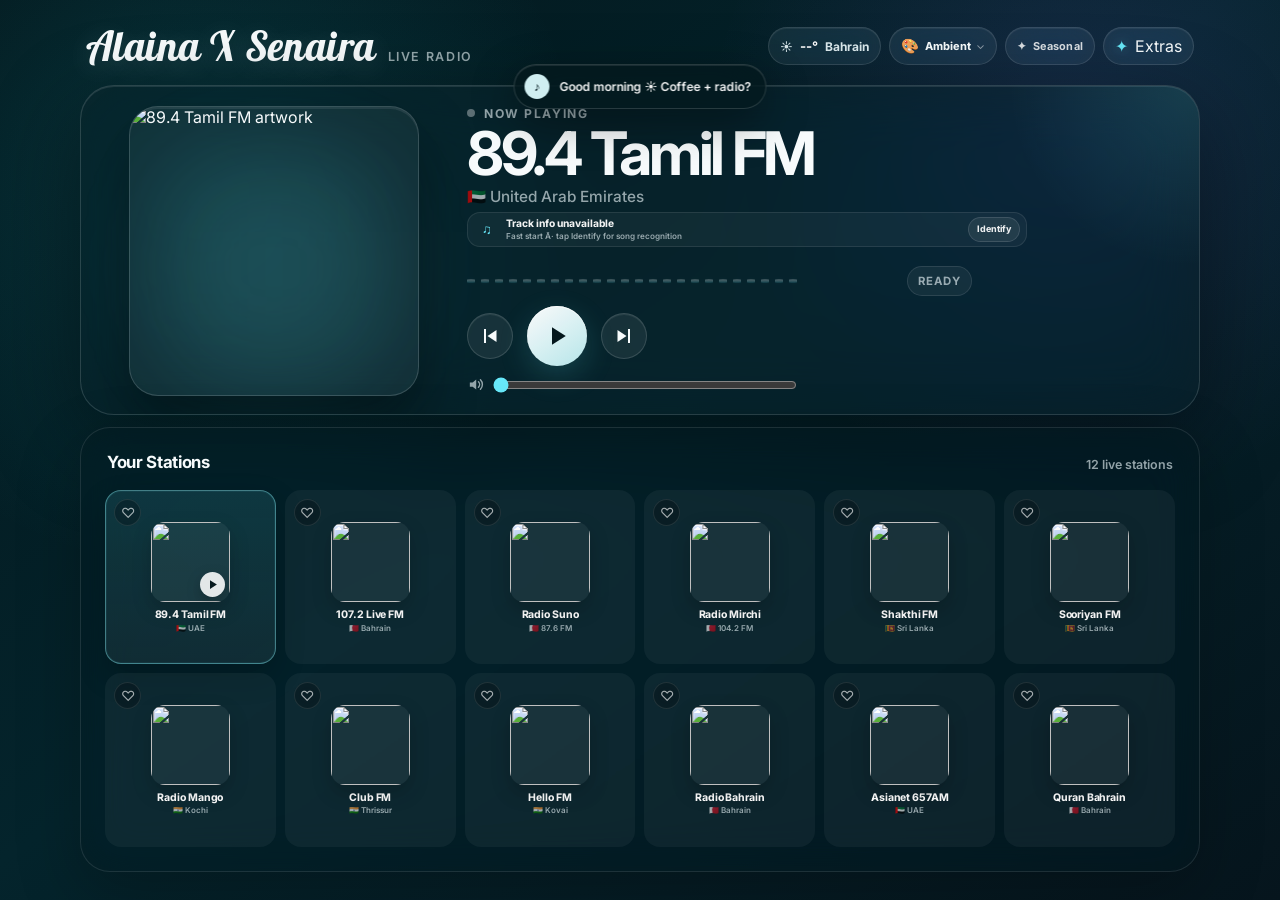
==== commit d1d1b666: "Fix Alaina X Senaira migrated identifiers" ====
--- a/index.html
+++ b/index.html
@@ -2090,7 +2090,7 @@
       opacity: 1;
     }
 
-    .Alaina X Senaira-x-Alaina X Senaira-toast {
+    .alaina-x-senaira-toast {
       position: fixed;
       z-index: 1200;
       top: calc(env(safe-area-inset-top) + 64px);
@@ -2117,12 +2117,12 @@
       text-align: left;
     }
 
-    .Alaina X Senaira-x-Alaina X Senaira-toast.visible {
+    .alaina-x-senaira-toast.visible {
       opacity: 1;
       transform: translate(-50%, 0) scale(1);
     }
 
-    .Alaina X Senaira-x-Alaina X Senaira-toast-mark {
+    .alaina-x-senaira-toast-mark {
       width: 25px;
       height: 25px;
       display: grid;
@@ -2653,7 +2653,7 @@
         grid-template-columns: repeat(2, minmax(0,1fr));
       }
 
-      .Alaina X Senaira-x-Alaina X Senaira-toast {
+      .alaina-x-senaira-toast {
         top: calc(env(safe-area-inset-top) + 53px);
         font-size: .68rem;
       }
@@ -3285,8 +3285,8 @@
 
   <div id="seasonalDecor" class="seasonal-decor" aria-hidden="true"></div>
 
-  <div id="alainaXSenairaToast" class="Alaina X Senaira-x-Alaina X Senaira-toast" role="status" aria-live="polite">
-    <span class="Alaina X Senaira-x-Alaina X Senaira-toast-mark">♪</span>
+  <div id="alainaXSenairaToast" class="alaina-x-senaira-toast" role="status" aria-live="polite">
+    <span class="alaina-x-senaira-toast-mark">♪</span>
     <span id="alainaXSenairaToastText">Alaina X Senaira</span>
   </div>
 
@@ -5180,7 +5180,7 @@
       if (!theme) {
         document.body.removeAttribute("data-theme");
         themeBadge.hidden = true;
-        window.dispatchEvent(new CustomEvent("Alaina X Senaira-x-Alaina X Senaira:themechange", { detail: null }));
+        window.dispatchEvent(new CustomEvent("alaina-x-senaira:themechange", { detail: null }));
         return;
       }
 
@@ -5200,7 +5200,7 @@
         seasonalDecor.appendChild(span);
       });
 
-      window.dispatchEvent(new CustomEvent("Alaina X Senaira-x-Alaina X Senaira:themechange", { detail: theme }));
+      window.dispatchEvent(new CustomEvent("alaina-x-senaira:themechange", { detail: theme }));
 
       let festiveMessage = `${theme.icon} ${theme.label} theme is on today.`;
       if (theme.festivePhase === "before" && theme.festiveDistance > 0) {
@@ -5589,7 +5589,7 @@
       if (!modeMenu.hidden) setTimeout(positionMenu, 180);
     });
 
-    window.addEventListener("Alaina X Senaira-x-Alaina X Senaira:themechange", () => {
+    window.addEventListener("alaina-x-senaira:themechange", () => {
       applySelectedMode({ persist: false, notify: false });
     });
 
--- a/v782-echo.css
+++ b/v782-echo.css
@@ -8,18 +8,18 @@
  * fits itself into the actual Visual Viewport below it.
  */
 
-html.Alaina X Senaira-x-Alaina X Senaira-silk,
-html.Alaina X Senaira-x-Alaina X Senaira-silk body,
-body.Alaina X Senaira-x-Alaina X Senaira-silk {
+html.alaina-x-senaira-silk,
+html.alaina-x-senaira-silk body,
+body.alaina-x-senaira-silk {
   width: 100% !important;
-  height: var(--Alaina X Senaira-x-Alaina X Senaira-visible-height, 100dvh) !important;
-  min-height: var(--Alaina X Senaira-x-Alaina X Senaira-visible-height, 100dvh) !important;
-  max-height: var(--Alaina X Senaira-x-Alaina X Senaira-visible-height, 100dvh) !important;
+  height: var(--alaina-x-senaira-visible-height, 100dvh) !important;
+  min-height: var(--alaina-x-senaira-visible-height, 100dvh) !important;
+  max-height: var(--alaina-x-senaira-visible-height, 100dvh) !important;
   overflow: hidden !important;
 }
 
-html.Alaina X Senaira-x-Alaina X Senaira-silk body,
-body.Alaina X Senaira-x-Alaina X Senaira-silk {
+html.alaina-x-senaira-silk body,
+body.alaina-x-senaira-silk {
   padding:
     max(3px, env(safe-area-inset-top))
     max(7px, env(safe-area-inset-right))
@@ -27,7 +27,7 @@
     max(7px, env(safe-area-inset-left)) !important;
 }
 
-html.Alaina X Senaira-x-Alaina X Senaira-silk .app-shell {
+html.alaina-x-senaira-silk .app-shell {
   width: min(1200px, 100%) !important;
   height: 100% !important;
   min-height: 0 !important;
@@ -35,7 +35,7 @@
   margin: 0 auto !important;
 }
 
-html.Alaina X Senaira-x-Alaina X Senaira-silk .topbar {
+html.alaina-x-senaira-silk .topbar {
   flex: 0 0 31px !important;
   min-height: 31px !important;
   height: 31px !important;
@@ -43,27 +43,27 @@
   padding: 0 3px 4px !important;
 }
 
-html.Alaina X Senaira-x-Alaina X Senaira-silk .brand {
+html.alaina-x-senaira-silk .brand {
   gap: 7px !important;
 }
 
-html.Alaina X Senaira-x-Alaina X Senaira-silk .brand-name {
+html.alaina-x-senaira-silk .brand-name {
   font-size: 1.52rem !important;
   line-height: 1 !important;
 }
 
-html.Alaina X Senaira-x-Alaina X Senaira-silk .brand-subtitle,
-html.Alaina X Senaira-x-Alaina X Senaira-silk #themeBadge,
-html.Alaina X Senaira-x-Alaina X Senaira-silk #installButton {
-  display: none !important;
-}
-
-html.Alaina X Senaira-x-Alaina X Senaira-silk .topbar-actions {
+html.alaina-x-senaira-silk .brand-subtitle,
+html.alaina-x-senaira-silk #themeBadge,
+html.alaina-x-senaira-silk #installButton {
+  display: none !important;
+}
+
+html.alaina-x-senaira-silk .topbar-actions {
   gap: 4px !important;
 }
 
-html.Alaina X Senaira-x-Alaina X Senaira-silk .topbar-chip,
-html.Alaina X Senaira-x-Alaina X Senaira-silk .theme-badge {
+html.alaina-x-senaira-silk .topbar-chip,
+html.alaina-x-senaira-silk .theme-badge {
   min-height: 27px !important;
   height: 27px !important;
   padding: 3px 7px !important;
@@ -71,29 +71,29 @@
   font-size: .56rem !important;
 }
 
-html.Alaina X Senaira-x-Alaina X Senaira-silk .weather-chip {
+html.alaina-x-senaira-silk .weather-chip {
   min-width: 48px !important;
 }
 
-html.Alaina X Senaira-x-Alaina X Senaira-silk .weather-chip .chip-label,
-html.Alaina X Senaira-x-Alaina X Senaira-silk .background-mode-label,
-html.Alaina X Senaira-x-Alaina X Senaira-silk .background-mode-chevron,
-html.Alaina X Senaira-x-Alaina X Senaira-silk .hub-button .chip-label {
-  display: none !important;
-}
-
-html.Alaina X Senaira-x-Alaina X Senaira-silk #weatherChipTemp {
+html.alaina-x-senaira-silk .weather-chip .chip-label,
+html.alaina-x-senaira-silk .background-mode-label,
+html.alaina-x-senaira-silk .background-mode-chevron,
+html.alaina-x-senaira-silk .hub-button .chip-label {
+  display: none !important;
+}
+
+html.alaina-x-senaira-silk #weatherChipTemp {
   font-size: .66rem !important;
 }
 
-html.Alaina X Senaira-x-Alaina X Senaira-silk .content-stage {
+html.alaina-x-senaira-silk .content-stage {
   flex: 1 1 auto !important;
   min-height: 0 !important;
   height: auto !important;
   gap: 5px !important;
 }
 
-html.Alaina X Senaira-x-Alaina X Senaira-silk .player-card {
+html.alaina-x-senaira-silk .player-card {
   flex: 0 0 clamp(154px, 42%, 236px) !important;
   min-height: 0 !important;
   grid-template-columns: clamp(108px, 16vw, 170px) minmax(0, 1fr) !important;
@@ -103,20 +103,20 @@
   border-radius: 18px !important;
 }
 
-html.Alaina X Senaira-x-Alaina X Senaira-silk .cover-wrap {
+html.alaina-x-senaira-silk .cover-wrap {
   width: min(100%, clamp(105px, 24vh, 165px)) !important;
   max-width: 165px !important;
 }
 
-html.Alaina X Senaira-x-Alaina X Senaira-silk #coverArt {
+html.alaina-x-senaira-silk #coverArt {
   border-radius: 15px !important;
 }
 
-html.Alaina X Senaira-x-Alaina X Senaira-silk .cover-glow {
+html.alaina-x-senaira-silk .cover-glow {
   filter: blur(26px) !important;
 }
 
-html.Alaina X Senaira-x-Alaina X Senaira-silk .player-panel {
+html.alaina-x-senaira-silk .player-panel {
   width: 100% !important;
   height: min(100%, clamp(105px, 24vh, 165px)) !important;
   max-width: none !important;
@@ -125,31 +125,31 @@
   overflow: hidden !important;
 }
 
-html.Alaina X Senaira-x-Alaina X Senaira-silk .player-top,
-html.Alaina X Senaira-x-Alaina X Senaira-silk .player-bottom {
+html.alaina-x-senaira-silk .player-top,
+html.alaina-x-senaira-silk .player-bottom {
   gap: 2px !important;
 }
 
-html.Alaina X Senaira-x-Alaina X Senaira-silk .eyebrow {
+html.alaina-x-senaira-silk .eyebrow {
   gap: 5px !important;
   margin: 0 !important;
   font-size: .49rem !important;
   letter-spacing: .09em !important;
 }
 
-html.Alaina X Senaira-x-Alaina X Senaira-silk .live-dot {
+html.alaina-x-senaira-silk .live-dot {
   width: 6px !important;
   height: 6px !important;
 }
 
-html.Alaina X Senaira-x-Alaina X Senaira-silk #nowPlayingText {
+html.alaina-x-senaira-silk #nowPlayingText {
   margin: 0 !important;
   max-width: 100% !important;
   font-size: clamp(1.15rem, 2.65vw, 1.85rem) !important;
   line-height: .98 !important;
 }
 
-html.Alaina X Senaira-x-Alaina X Senaira-silk #stationRegion {
+html.alaina-x-senaira-silk #stationRegion {
   min-height: 1em !important;
   margin: 0 !important;
   font-size: .58rem !important;
@@ -157,7 +157,7 @@
 }
 
 /* V7.8 song strip: keep it, but compress it heavily for Echo. */
-html.Alaina X Senaira-x-Alaina X Senaira-silk .v78-track-strip {
+html.alaina-x-senaira-silk .v78-track-strip {
   width: min(100%, 520px) !important;
   min-height: 22px !important;
   grid-template-columns: 15px minmax(0, 1fr) auto !important;
@@ -167,31 +167,31 @@
   border-radius: 8px !important;
 }
 
-html.Alaina X Senaira-x-Alaina X Senaira-silk .v78-track-icon {
+html.alaina-x-senaira-silk .v78-track-icon {
   width: 15px !important;
   height: 15px !important;
   font-size: .54rem !important;
 }
 
-html.Alaina X Senaira-x-Alaina X Senaira-silk .v78-track-title {
+html.alaina-x-senaira-silk .v78-track-title {
   font-size: .49rem !important;
   line-height: 1 !important;
 }
 
-html.Alaina X Senaira-x-Alaina X Senaira-silk .v78-track-artist {
+html.alaina-x-senaira-silk .v78-track-artist {
   margin-top: 1px !important;
   font-size: .41rem !important;
   line-height: 1 !important;
 }
 
-html.Alaina X Senaira-x-Alaina X Senaira-silk .v78-identify-button {
+html.alaina-x-senaira-silk .v78-identify-button {
   min-height: 19px !important;
   height: 19px !important;
   padding: 2px 6px !important;
   font-size: .40rem !important;
 }
 
-html.Alaina X Senaira-x-Alaina X Senaira-silk .equalizer-wrap {
+html.alaina-x-senaira-silk .equalizer-wrap {
   min-height: 18px !important;
   gap: 6px !important;
   margin: 0 !important;
@@ -201,46 +201,46 @@
  * The animation is decorative. Hiding the bar visualization on Echo buys
  * vertical space while retaining the useful Live / Buffering status pill.
  */
-html.Alaina X Senaira-x-Alaina X Senaira-silk .equalizer {
-  display: none !important;
-}
-
-html.Alaina X Senaira-x-Alaina X Senaira-silk .status-pill {
+html.alaina-x-senaira-silk .equalizer {
+  display: none !important;
+}
+
+html.alaina-x-senaira-silk .status-pill {
   min-height: 17px !important;
   padding: 2px 6px !important;
   font-size: .42rem !important;
 }
 
-html.Alaina X Senaira-x-Alaina X Senaira-silk .controls {
+html.alaina-x-senaira-silk .controls {
   gap: 7px !important;
 }
 
-html.Alaina X Senaira-x-Alaina X Senaira-silk .control-btn {
+html.alaina-x-senaira-silk .control-btn {
   width: 29px !important;
   height: 29px !important;
 }
 
-html.Alaina X Senaira-x-Alaina X Senaira-silk .control-btn.primary {
+html.alaina-x-senaira-silk .control-btn.primary {
   width: 38px !important;
   height: 38px !important;
 }
 
-html.Alaina X Senaira-x-Alaina X Senaira-silk .control-btn svg {
+html.alaina-x-senaira-silk .control-btn svg {
   width: 13px !important;
   height: 13px !important;
 }
 
-html.Alaina X Senaira-x-Alaina X Senaira-silk .control-btn.primary svg {
+html.alaina-x-senaira-silk .control-btn.primary svg {
   width: 16px !important;
   height: 16px !important;
 }
 
 /* Echo has physical / voice volume controls; reclaim this space. */
-html.Alaina X Senaira-x-Alaina X Senaira-silk .volume-row {
-  display: none !important;
-}
-
-html.Alaina X Senaira-x-Alaina X Senaira-silk .stations-section {
+html.alaina-x-senaira-silk .volume-row {
+  display: none !important;
+}
+
+html.alaina-x-senaira-silk .stations-section {
   flex: 1 1 auto !important;
   min-height: 0 !important;
   margin: 0 !important;
@@ -249,7 +249,7 @@
   overflow: hidden !important;
 }
 
-html.Alaina X Senaira-x-Alaina X Senaira-silk .section-header {
+html.alaina-x-senaira-silk .section-header {
   flex: 0 0 18px !important;
   min-height: 18px !important;
   height: 18px !important;
@@ -258,15 +258,15 @@
   align-items: center !important;
 }
 
-html.Alaina X Senaira-x-Alaina X Senaira-silk .section-title {
+html.alaina-x-senaira-silk .section-title {
   font-size: .61rem !important;
 }
 
-html.Alaina X Senaira-x-Alaina X Senaira-silk .station-count {
+html.alaina-x-senaira-silk .station-count {
   font-size: .43rem !important;
 }
 
-html.Alaina X Senaira-x-Alaina X Senaira-silk .stations {
+html.alaina-x-senaira-silk .stations {
   flex: 1 1 auto !important;
   min-height: 0 !important;
   height: auto !important;
@@ -275,7 +275,7 @@
   gap: 4px !important;
 }
 
-html.Alaina X Senaira-x-Alaina X Senaira-silk .station-card {
+html.alaina-x-senaira-silk .station-card {
   min-height: 0 !important;
   display: flex !important;
   flex-direction: column !important;
@@ -287,7 +287,7 @@
   text-align: center !important;
 }
 
-html.Alaina X Senaira-x-Alaina X Senaira-silk .station-art {
+html.alaina-x-senaira-silk .station-art {
   flex: 0 0 auto !important;
   width: clamp(34px, 7.6vh, 56px) !important;
   height: clamp(34px, 7.6vh, 56px) !important;
@@ -295,7 +295,7 @@
   border-radius: 7px !important;
 }
 
-html.Alaina X Senaira-x-Alaina X Senaira-silk .station-name {
+html.alaina-x-senaira-silk .station-name {
   width: 100% !important;
   margin: 2px 0 0 !important;
   font-size: clamp(.43rem, .64vw, .55rem) !important;
@@ -304,7 +304,7 @@
   text-align: center !important;
 }
 
-html.Alaina X Senaira-x-Alaina X Senaira-silk .station-meta {
+html.alaina-x-senaira-silk .station-meta {
   width: 100% !important;
   min-height: 0 !important;
   justify-content: center !important;
@@ -314,7 +314,7 @@
   text-align: center !important;
 }
 
-html.Alaina X Senaira-x-Alaina X Senaira-silk .favorite-toggle {
+html.alaina-x-senaira-silk .favorite-toggle {
   top: 2px !important;
   left: 2px !important;
   width: 17px !important;
@@ -322,105 +322,105 @@
   font-size: 9px !important;
 }
 
-html.Alaina X Senaira-x-Alaina X Senaira-silk .station-play-indicator {
+html.alaina-x-senaira-silk .station-play-indicator {
   display: none !important;
 }
 
 /* Dialogs / Extras should also respect the visible area below Silk chrome. */
-html.Alaina X Senaira-x-Alaina X Senaira-silk .feature-overlay,
-html.Alaina X Senaira-x-Alaina X Senaira-silk .v78-track-sheet {
-  height: var(--Alaina X Senaira-x-Alaina X Senaira-visible-height, 100dvh) !important;
-  max-height: var(--Alaina X Senaira-x-Alaina X Senaira-visible-height, 100dvh) !important;
-}
-
-html.Alaina X Senaira-x-Alaina X Senaira-silk .feature-sheet {
+html.alaina-x-senaira-silk .feature-overlay,
+html.alaina-x-senaira-silk .v78-track-sheet {
+  height: var(--alaina-x-senaira-visible-height, 100dvh) !important;
+  max-height: var(--alaina-x-senaira-visible-height, 100dvh) !important;
+}
+
+html.alaina-x-senaira-silk .feature-sheet {
   width: min(700px, calc(100vw - 12px)) !important;
-  height: calc(var(--Alaina X Senaira-x-Alaina X Senaira-visible-height, 100dvh) - 10px) !important;
-  max-height: calc(var(--Alaina X Senaira-x-Alaina X Senaira-visible-height, 100dvh) - 10px) !important;
+  height: calc(var(--alaina-x-senaira-visible-height, 100dvh) - 10px) !important;
+  max-height: calc(var(--alaina-x-senaira-visible-height, 100dvh) - 10px) !important;
   padding: 9px 12px !important;
   border-radius: 18px !important;
 }
 
-html.Alaina X Senaira-x-Alaina X Senaira-silk .v78-track-dialog {
-  max-height: calc(var(--Alaina X Senaira-x-Alaina X Senaira-visible-height, 100dvh) - 12px) !important;
+html.alaina-x-senaira-silk .v78-track-dialog {
+  max-height: calc(var(--alaina-x-senaira-visible-height, 100dvh) - 12px) !important;
 }
 
 /* Extra compression for Echo Show 5 / a heavily reduced Silk viewport. */
-html.Alaina X Senaira-x-Alaina X Senaira-silk.Alaina X Senaira-x-Alaina X Senaira-silk-very-short .topbar {
+html.alaina-x-senaira-silk.alaina-x-senaira-silk-very-short .topbar {
   flex-basis: 27px !important;
   height: 27px !important;
   min-height: 27px !important;
   padding-bottom: 2px !important;
 }
 
-html.Alaina X Senaira-x-Alaina X Senaira-silk.Alaina X Senaira-x-Alaina X Senaira-silk-very-short .brand-name {
+html.alaina-x-senaira-silk.alaina-x-senaira-silk-very-short .brand-name {
   font-size: 1.28rem !important;
 }
 
-html.Alaina X Senaira-x-Alaina X Senaira-silk.Alaina X Senaira-x-Alaina X Senaira-silk-very-short .topbar-chip {
+html.alaina-x-senaira-silk.alaina-x-senaira-silk-very-short .topbar-chip {
   min-height: 24px !important;
   height: 24px !important;
   padding: 2px 6px !important;
 }
 
-html.Alaina X Senaira-x-Alaina X Senaira-silk.Alaina X Senaira-x-Alaina X Senaira-silk-very-short .player-card {
+html.alaina-x-senaira-silk.alaina-x-senaira-silk-very-short .player-card {
   flex-basis: clamp(142px, 43%, 178px) !important;
   grid-template-columns: 102px minmax(0, 1fr) !important;
   padding: 5px 10px !important;
   gap: 10px !important;
 }
 
-html.Alaina X Senaira-x-Alaina X Senaira-silk.Alaina X Senaira-x-Alaina X Senaira-silk-very-short .cover-wrap {
+html.alaina-x-senaira-silk.alaina-x-senaira-silk-very-short .cover-wrap {
   width: min(100%, 102px) !important;
 }
 
-html.Alaina X Senaira-x-Alaina X Senaira-silk.Alaina X Senaira-x-Alaina X Senaira-silk-very-short .player-panel {
+html.alaina-x-senaira-silk.alaina-x-senaira-silk-very-short .player-panel {
   height: 102px !important;
 }
 
-html.Alaina X Senaira-x-Alaina X Senaira-silk.Alaina X Senaira-x-Alaina X Senaira-silk-very-short #nowPlayingText {
+html.alaina-x-senaira-silk.alaina-x-senaira-silk-very-short #nowPlayingText {
   font-size: 1.05rem !important;
 }
 
-html.Alaina X Senaira-x-Alaina X Senaira-silk.Alaina X Senaira-x-Alaina X Senaira-silk-very-short .v78-track-artist {
-  display: none !important;
-}
-
-html.Alaina X Senaira-x-Alaina X Senaira-silk.Alaina X Senaira-x-Alaina X Senaira-silk-very-short .equalizer-wrap {
-  display: none !important;
-}
-
-html.Alaina X Senaira-x-Alaina X Senaira-silk.Alaina X Senaira-x-Alaina X Senaira-silk-very-short .control-btn {
+html.alaina-x-senaira-silk.alaina-x-senaira-silk-very-short .v78-track-artist {
+  display: none !important;
+}
+
+html.alaina-x-senaira-silk.alaina-x-senaira-silk-very-short .equalizer-wrap {
+  display: none !important;
+}
+
+html.alaina-x-senaira-silk.alaina-x-senaira-silk-very-short .control-btn {
   width: 25px !important;
   height: 25px !important;
 }
 
-html.Alaina X Senaira-x-Alaina X Senaira-silk.Alaina X Senaira-x-Alaina X Senaira-silk-very-short .control-btn.primary {
+html.alaina-x-senaira-silk.alaina-x-senaira-silk-very-short .control-btn.primary {
   width: 33px !important;
   height: 33px !important;
 }
 
-html.Alaina X Senaira-x-Alaina X Senaira-silk.Alaina X Senaira-x-Alaina X Senaira-silk-very-short .stations-section {
+html.alaina-x-senaira-silk.alaina-x-senaira-silk-very-short .stations-section {
   padding: 4px 6px !important;
 }
 
-html.Alaina X Senaira-x-Alaina X Senaira-silk.Alaina X Senaira-x-Alaina X Senaira-silk-very-short .section-header {
+html.alaina-x-senaira-silk.alaina-x-senaira-silk-very-short .section-header {
   flex-basis: 15px !important;
   min-height: 15px !important;
   height: 15px !important;
   margin-bottom: 2px !important;
 }
 
-html.Alaina X Senaira-x-Alaina X Senaira-silk.Alaina X Senaira-x-Alaina X Senaira-silk-very-short .station-art {
+html.alaina-x-senaira-silk.alaina-x-senaira-silk-very-short .station-art {
   width: clamp(30px, 8vh, 42px) !important;
   height: clamp(30px, 8vh, 42px) !important;
 }
 
-html.Alaina X Senaira-x-Alaina X Senaira-silk.Alaina X Senaira-x-Alaina X Senaira-silk-very-short .station-name {
+html.alaina-x-senaira-silk.alaina-x-senaira-silk-very-short .station-name {
   margin-top: 1px !important;
   font-size: .41rem !important;
 }
 
-html.Alaina X Senaira-x-Alaina X Senaira-silk.Alaina X Senaira-x-Alaina X Senaira-silk-very-short .station-meta {
-  display: none !important;
-}
+html.alaina-x-senaira-silk.alaina-x-senaira-silk-very-short .station-meta {
+  display: none !important;
+}
--- a/v783-echo-dashboard.css
+++ b/v783-echo-dashboard.css
@@ -16,8 +16,8 @@
   Only Amazon Silk receives these rules.
 */
 
-html.Alaina X Senaira-x-Alaina X Senaira-silk body,
-body.Alaina X Senaira-x-Alaina X Senaira-silk {
+html.alaina-x-senaira-silk body,
+body.alaina-x-senaira-silk {
   padding:
     max(7px, env(safe-area-inset-top))
     max(10px, env(safe-area-inset-right))
@@ -29,7 +29,7 @@
    Header: restore breathing room and make the brand readable.
    ---------------------------------------------------------- */
 
-html.Alaina X Senaira-x-Alaina X Senaira-silk .topbar {
+html.alaina-x-senaira-silk .topbar {
   flex: 0 0 46px !important;
   min-height: 46px !important;
   height: 46px !important;
@@ -38,31 +38,31 @@
   align-items: center !important;
 }
 
-html.Alaina X Senaira-x-Alaina X Senaira-silk .brand {
+html.alaina-x-senaira-silk .brand {
   display: flex !important;
   align-items: baseline !important;
   gap: 9px !important;
   min-width: 0 !important;
 }
 
-html.Alaina X Senaira-x-Alaina X Senaira-silk .brand-name {
+html.alaina-x-senaira-silk .brand-name {
   font-size: clamp(1.95rem, 3vw, 2.45rem) !important;
   line-height: .95 !important;
   white-space: nowrap !important;
 }
 
-html.Alaina X Senaira-x-Alaina X Senaira-silk .brand-subtitle {
+html.alaina-x-senaira-silk .brand-subtitle {
   display: block !important;
   font-size: .54rem !important;
   letter-spacing: .12em !important;
   opacity: .78 !important;
 }
 
-html.Alaina X Senaira-x-Alaina X Senaira-silk .topbar-actions {
+html.alaina-x-senaira-silk .topbar-actions {
   gap: 6px !important;
 }
 
-html.Alaina X Senaira-x-Alaina X Senaira-silk .topbar-chip {
+html.alaina-x-senaira-silk .topbar-chip {
   min-width: 34px !important;
   min-height: 34px !important;
   height: 34px !important;
@@ -71,17 +71,17 @@
   font-size: .64rem !important;
 }
 
-html.Alaina X Senaira-x-Alaina X Senaira-silk .weather-chip {
+html.alaina-x-senaira-silk .weather-chip {
   min-width: 58px !important;
 }
 
-html.Alaina X Senaira-x-Alaina X Senaira-silk #weatherChipTemp {
+html.alaina-x-senaira-silk #weatherChipTemp {
   font-size: .72rem !important;
 }
 
 /* Keep the Echo header clean. */
-html.Alaina X Senaira-x-Alaina X Senaira-silk #themeBadge,
-html.Alaina X Senaira-x-Alaina X Senaira-silk #installButton {
+html.alaina-x-senaira-silk #themeBadge,
+html.alaina-x-senaira-silk #installButton {
   display: none !important;
 }
 
@@ -89,7 +89,7 @@
    Main content: side-by-side instead of vertically stacked.
    ---------------------------------------------------------- */
 
-html.Alaina X Senaira-x-Alaina X Senaira-silk .content-stage {
+html.alaina-x-senaira-silk .content-stage {
   flex: 1 1 auto !important;
   min-height: 0 !important;
   height: auto !important;
@@ -105,7 +105,7 @@
    Player panel
    ---------------------------------------------------------- */
 
-html.Alaina X Senaira-x-Alaina X Senaira-silk .player-card {
+html.alaina-x-senaira-silk .player-card {
   position: relative !important;
   inset: auto !important;
 
@@ -127,7 +127,7 @@
   opacity: 1 !important;
 }
 
-html.Alaina X Senaira-x-Alaina X Senaira-silk .cover-wrap {
+html.alaina-x-senaira-silk .cover-wrap {
   flex: 0 0 auto !important;
   width: clamp(122px, 24vh, 172px) !important;
   max-width: 62% !important;
@@ -135,15 +135,15 @@
   justify-self: auto !important;
 }
 
-html.Alaina X Senaira-x-Alaina X Senaira-silk #coverArt {
+html.alaina-x-senaira-silk #coverArt {
   border-radius: 20px !important;
 }
 
-html.Alaina X Senaira-x-Alaina X Senaira-silk .cover-glow {
+html.alaina-x-senaira-silk .cover-glow {
   filter: blur(36px) !important;
 }
 
-html.Alaina X Senaira-x-Alaina X Senaira-silk .player-panel {
+html.alaina-x-senaira-silk .player-panel {
   flex: 1 1 auto !important;
   min-height: 0 !important;
   width: 100% !important;
@@ -159,14 +159,14 @@
   text-align: center !important;
 }
 
-html.Alaina X Senaira-x-Alaina X Senaira-silk .player-top {
+html.alaina-x-senaira-silk .player-top {
   display: flex !important;
   flex-direction: column !important;
   gap: 4px !important;
   min-height: 0 !important;
 }
 
-html.Alaina X Senaira-x-Alaina X Senaira-silk .player-bottom {
+html.alaina-x-senaira-silk .player-bottom {
   display: flex !important;
   flex-direction: column !important;
   align-items: center !important;
@@ -174,7 +174,7 @@
   min-height: 0 !important;
 }
 
-html.Alaina X Senaira-x-Alaina X Senaira-silk .eyebrow {
+html.alaina-x-senaira-silk .eyebrow {
   justify-content: center !important;
   gap: 7px !important;
   margin: 0 !important;
@@ -182,12 +182,12 @@
   letter-spacing: .11em !important;
 }
 
-html.Alaina X Senaira-x-Alaina X Senaira-silk .live-dot {
+html.alaina-x-senaira-silk .live-dot {
   width: 7px !important;
   height: 7px !important;
 }
 
-html.Alaina X Senaira-x-Alaina X Senaira-silk #nowPlayingText {
+html.alaina-x-senaira-silk #nowPlayingText {
   max-width: 100% !important;
   margin: 0 !important;
   font-size: clamp(1.5rem, 2.65vw, 2.15rem) !important;
@@ -198,7 +198,7 @@
   white-space: nowrap !important;
 }
 
-html.Alaina X Senaira-x-Alaina X Senaira-silk #stationRegion {
+html.alaina-x-senaira-silk #stationRegion {
   min-height: 1.15em !important;
   margin: 0 !important;
   font-size: .72rem !important;
@@ -206,7 +206,7 @@
 }
 
 /* Track strip is useful, but no longer microscopic. */
-html.Alaina X Senaira-x-Alaina X Senaira-silk .v78-track-strip {
+html.alaina-x-senaira-silk .v78-track-strip {
   width: 100% !important;
   min-height: 34px !important;
   grid-template-columns: 20px minmax(0,1fr) auto !important;
@@ -216,25 +216,25 @@
   border-radius: 11px !important;
 }
 
-html.Alaina X Senaira-x-Alaina X Senaira-silk .v78-track-icon {
+html.alaina-x-senaira-silk .v78-track-icon {
   width: 20px !important;
   height: 20px !important;
   font-size: .72rem !important;
 }
 
-html.Alaina X Senaira-x-Alaina X Senaira-silk .v78-track-title {
+html.alaina-x-senaira-silk .v78-track-title {
   font-size: .62rem !important;
   line-height: 1.08 !important;
 }
 
-html.Alaina X Senaira-x-Alaina X Senaira-silk .v78-track-artist {
+html.alaina-x-senaira-silk .v78-track-artist {
   display: block !important;
   margin-top: 2px !important;
   font-size: .49rem !important;
   line-height: 1.06 !important;
 }
 
-html.Alaina X Senaira-x-Alaina X Senaira-silk .v78-identify-button {
+html.alaina-x-senaira-silk .v78-identify-button {
   min-height: 27px !important;
   height: 27px !important;
   padding: 5px 9px !important;
@@ -242,50 +242,50 @@
 }
 
 /* We retain a compact status indicator, not the decorative equalizer. */
-html.Alaina X Senaira-x-Alaina X Senaira-silk .equalizer-wrap {
+html.alaina-x-senaira-silk .equalizer-wrap {
   min-height: 24px !important;
   justify-content: center !important;
   margin: 0 !important;
 }
 
-html.Alaina X Senaira-x-Alaina X Senaira-silk .equalizer {
-  display: none !important;
-}
-
-html.Alaina X Senaira-x-Alaina X Senaira-silk .status-pill {
+html.alaina-x-senaira-silk .equalizer {
+  display: none !important;
+}
+
+html.alaina-x-senaira-silk .status-pill {
   min-height: 23px !important;
   padding: 4px 8px !important;
   font-size: .50rem !important;
 }
 
 /* Playback controls return to a comfortable touch size. */
-html.Alaina X Senaira-x-Alaina X Senaira-silk .controls {
+html.alaina-x-senaira-silk .controls {
   justify-content: center !important;
   gap: 12px !important;
 }
 
-html.Alaina X Senaira-x-Alaina X Senaira-silk .control-btn {
+html.alaina-x-senaira-silk .control-btn {
   width: 40px !important;
   height: 40px !important;
 }
 
-html.Alaina X Senaira-x-Alaina X Senaira-silk .control-btn.primary {
+html.alaina-x-senaira-silk .control-btn.primary {
   width: 52px !important;
   height: 52px !important;
 }
 
-html.Alaina X Senaira-x-Alaina X Senaira-silk .control-btn svg {
+html.alaina-x-senaira-silk .control-btn svg {
   width: 18px !important;
   height: 18px !important;
 }
 
-html.Alaina X Senaira-x-Alaina X Senaira-silk .control-btn.primary svg {
+html.alaina-x-senaira-silk .control-btn.primary svg {
   width: 22px !important;
   height: 22px !important;
 }
 
 /* Restore the volume control — this was the biggest usability loss in 7.8.2. */
-html.Alaina X Senaira-x-Alaina X Senaira-silk .volume-row {
+html.alaina-x-senaira-silk .volume-row {
   display: flex !important;
   visibility: visible !important;
   width: min(88%, 280px) !important;
@@ -295,12 +295,12 @@
   gap: 8px !important;
 }
 
-html.Alaina X Senaira-x-Alaina X Senaira-silk .volume-row svg {
+html.alaina-x-senaira-silk .volume-row svg {
   width: 16px !important;
   height: 16px !important;
 }
 
-html.Alaina X Senaira-x-Alaina X Senaira-silk #volumeSlider {
+html.alaina-x-senaira-silk #volumeSlider {
   display: block !important;
   visibility: visible !important;
   width: 100% !important;
@@ -308,8 +308,8 @@
 }
 
 /* The mobile flip UI must never activate on Silk. */
-html.Alaina X Senaira-x-Alaina X Senaira-silk .mobile-flip-button,
-html.Alaina X Senaira-x-Alaina X Senaira-silk .mobile-back-button {
+html.alaina-x-senaira-silk .mobile-flip-button,
+html.alaina-x-senaira-silk .mobile-back-button {
   display: none !important;
 }
 
@@ -317,7 +317,7 @@
    Station library: 4 x 3 gives every card real breathing room.
    ---------------------------------------------------------- */
 
-html.Alaina X Senaira-x-Alaina X Senaira-silk .stations-section {
+html.alaina-x-senaira-silk .stations-section {
   position: relative !important;
   inset: auto !important;
 
@@ -337,7 +337,7 @@
   opacity: 1 !important;
 }
 
-html.Alaina X Senaira-x-Alaina X Senaira-silk .section-header {
+html.alaina-x-senaira-silk .section-header {
   flex: 0 0 31px !important;
   min-height: 31px !important;
   height: 31px !important;
@@ -346,17 +346,17 @@
   padding: 0 3px !important;
 }
 
-html.Alaina X Senaira-x-Alaina X Senaira-silk .section-title {
+html.alaina-x-senaira-silk .section-title {
   font-size: .84rem !important;
   line-height: 1 !important;
 }
 
-html.Alaina X Senaira-x-Alaina X Senaira-silk .station-count {
+html.alaina-x-senaira-silk .station-count {
   display: block !important;
   font-size: .54rem !important;
 }
 
-html.Alaina X Senaira-x-Alaina X Senaira-silk .stations {
+html.alaina-x-senaira-silk .stations {
   flex: 1 1 auto !important;
   min-height: 0 !important;
   height: auto !important;
@@ -368,7 +368,7 @@
   gap: 8px !important;
 }
 
-html.Alaina X Senaira-x-Alaina X Senaira-silk .station-card {
+html.alaina-x-senaira-silk .station-card {
   min-width: 0 !important;
   min-height: 0 !important;
 
@@ -383,7 +383,7 @@
   text-align: center !important;
 }
 
-html.Alaina X Senaira-x-Alaina X Senaira-silk .station-art {
+html.alaina-x-senaira-silk .station-art {
   flex: 0 0 auto !important;
   width: clamp(54px, 10vh, 80px) !important;
   height: clamp(54px, 10vh, 80px) !important;
@@ -391,7 +391,7 @@
   border-radius: 12px !important;
 }
 
-html.Alaina X Senaira-x-Alaina X Senaira-silk .station-name {
+html.alaina-x-senaira-silk .station-name {
   width: 100% !important;
   margin: 5px 0 0 !important;
 
@@ -405,7 +405,7 @@
   text-align: center !important;
 }
 
-html.Alaina X Senaira-x-Alaina X Senaira-silk .station-meta {
+html.alaina-x-senaira-silk .station-meta {
   display: flex !important;
   width: 100% !important;
   min-height: 1em !important;
@@ -417,7 +417,7 @@
   text-align: center !important;
 }
 
-html.Alaina X Senaira-x-Alaina X Senaira-silk .favorite-toggle {
+html.alaina-x-senaira-silk .favorite-toggle {
   top: 5px !important;
   left: 5px !important;
   width: 22px !important;
@@ -425,7 +425,7 @@
   font-size: 11px !important;
 }
 
-html.Alaina X Senaira-x-Alaina X Senaira-silk .station-play-indicator {
+html.alaina-x-senaira-silk .station-play-indicator {
   display: none !important;
 }
 
@@ -434,213 +434,213 @@
    Still side-by-side, simply proportionally tighter.
    ---------------------------------------------------------- */
 
-html.Alaina X Senaira-x-Alaina X Senaira-silk.Alaina X Senaira-x-Alaina X Senaira-silk-short .topbar {
+html.alaina-x-senaira-silk.alaina-x-senaira-silk-short .topbar {
   flex-basis: 40px !important;
   min-height: 40px !important;
   height: 40px !important;
   padding-bottom: 5px !important;
 }
 
-html.Alaina X Senaira-x-Alaina X Senaira-silk.Alaina X Senaira-x-Alaina X Senaira-silk-short .brand-name {
+html.alaina-x-senaira-silk.alaina-x-senaira-silk-short .brand-name {
   font-size: 1.75rem !important;
 }
 
-html.Alaina X Senaira-x-Alaina X Senaira-silk.Alaina X Senaira-x-Alaina X Senaira-silk-short .brand-subtitle {
-  display: none !important;
-}
-
-html.Alaina X Senaira-x-Alaina X Senaira-silk.Alaina X Senaira-x-Alaina X Senaira-silk-short .topbar-chip {
+html.alaina-x-senaira-silk.alaina-x-senaira-silk-short .brand-subtitle {
+  display: none !important;
+}
+
+html.alaina-x-senaira-silk.alaina-x-senaira-silk-short .topbar-chip {
   min-height: 30px !important;
   height: 30px !important;
 }
 
-html.Alaina X Senaira-x-Alaina X Senaira-silk.Alaina X Senaira-x-Alaina X Senaira-silk-short .content-stage {
+html.alaina-x-senaira-silk.alaina-x-senaira-silk-short .content-stage {
   grid-template-columns: minmax(272px, 33%) minmax(0, 1fr) !important;
   gap: 7px !important;
 }
 
-html.Alaina X Senaira-x-Alaina X Senaira-silk.Alaina X Senaira-x-Alaina X Senaira-silk-short .player-card {
+html.alaina-x-senaira-silk.alaina-x-senaira-silk-short .player-card {
   padding: 9px 12px !important;
   gap: 5px !important;
 }
 
-html.Alaina X Senaira-x-Alaina X Senaira-silk.Alaina X Senaira-x-Alaina X Senaira-silk-short .cover-wrap {
+html.alaina-x-senaira-silk.alaina-x-senaira-silk-short .cover-wrap {
   width: clamp(102px, 20vh, 132px) !important;
 }
 
-html.Alaina X Senaira-x-Alaina X Senaira-silk.Alaina X Senaira-x-Alaina X Senaira-silk-short #nowPlayingText {
+html.alaina-x-senaira-silk.alaina-x-senaira-silk-short #nowPlayingText {
   font-size: clamp(1.25rem, 2.3vw, 1.75rem) !important;
 }
 
-html.Alaina X Senaira-x-Alaina X Senaira-silk.Alaina X Senaira-x-Alaina X Senaira-silk-short .v78-track-strip {
+html.alaina-x-senaira-silk.alaina-x-senaira-silk-short .v78-track-strip {
   min-height: 29px !important;
   padding-top: 3px !important;
   padding-bottom: 3px !important;
 }
 
-html.Alaina X Senaira-x-Alaina X Senaira-silk.Alaina X Senaira-x-Alaina X Senaira-silk-short .v78-track-artist {
+html.alaina-x-senaira-silk.alaina-x-senaira-silk-short .v78-track-artist {
   font-size: .44rem !important;
 }
 
-html.Alaina X Senaira-x-Alaina X Senaira-silk.Alaina X Senaira-x-Alaina X Senaira-silk-short .controls {
+html.alaina-x-senaira-silk.alaina-x-senaira-silk-short .controls {
   gap: 9px !important;
 }
 
-html.Alaina X Senaira-x-Alaina X Senaira-silk.Alaina X Senaira-x-Alaina X Senaira-silk-short .control-btn {
+html.alaina-x-senaira-silk.alaina-x-senaira-silk-short .control-btn {
   width: 34px !important;
   height: 34px !important;
 }
 
-html.Alaina X Senaira-x-Alaina X Senaira-silk.Alaina X Senaira-x-Alaina X Senaira-silk-short .control-btn.primary {
+html.alaina-x-senaira-silk.alaina-x-senaira-silk-short .control-btn.primary {
   width: 44px !important;
   height: 44px !important;
 }
 
-html.Alaina X Senaira-x-Alaina X Senaira-silk.Alaina X Senaira-x-Alaina X Senaira-silk-short .volume-row {
+html.alaina-x-senaira-silk.alaina-x-senaira-silk-short .volume-row {
   min-height: 20px !important;
 }
 
-html.Alaina X Senaira-x-Alaina X Senaira-silk.Alaina X Senaira-x-Alaina X Senaira-silk-short .stations-section {
+html.alaina-x-senaira-silk.alaina-x-senaira-silk-short .stations-section {
   padding: 7px !important;
 }
 
-html.Alaina X Senaira-x-Alaina X Senaira-silk.Alaina X Senaira-x-Alaina X Senaira-silk-short .section-header {
+html.alaina-x-senaira-silk.alaina-x-senaira-silk-short .section-header {
   flex-basis: 25px !important;
   min-height: 25px !important;
   height: 25px !important;
   margin-bottom: 5px !important;
 }
 
-html.Alaina X Senaira-x-Alaina X Senaira-silk.Alaina X Senaira-x-Alaina X Senaira-silk-short .stations {
+html.alaina-x-senaira-silk.alaina-x-senaira-silk-short .stations {
   gap: 6px !important;
 }
 
-html.Alaina X Senaira-x-Alaina X Senaira-silk.Alaina X Senaira-x-Alaina X Senaira-silk-short .station-card {
+html.alaina-x-senaira-silk.alaina-x-senaira-silk-short .station-card {
   padding: 5px 4px !important;
   border-radius: 12px !important;
 }
 
-html.Alaina X Senaira-x-Alaina X Senaira-silk.Alaina X Senaira-x-Alaina X Senaira-silk-short .station-art {
+html.alaina-x-senaira-silk.alaina-x-senaira-silk-short .station-art {
   width: clamp(44px, 8.4vh, 62px) !important;
   height: clamp(44px, 8.4vh, 62px) !important;
 }
 
-html.Alaina X Senaira-x-Alaina X Senaira-silk.Alaina X Senaira-x-Alaina X Senaira-silk-short .station-name {
+html.alaina-x-senaira-silk.alaina-x-senaira-silk-short .station-name {
   margin-top: 3px !important;
   font-size: .56rem !important;
 }
 
-html.Alaina X Senaira-x-Alaina X Senaira-silk.Alaina X Senaira-x-Alaina X Senaira-silk-short .station-meta {
+html.alaina-x-senaira-silk.alaina-x-senaira-silk-short .station-meta {
   margin-top: 2px !important;
   font-size: .45rem !important;
 }
 
 /* Extreme compact mode — likely Echo Show 5 or unusually tall browser chrome. */
-html.Alaina X Senaira-x-Alaina X Senaira-silk.Alaina X Senaira-x-Alaina X Senaira-silk-very-short .topbar {
+html.alaina-x-senaira-silk.alaina-x-senaira-silk-very-short .topbar {
   flex-basis: 35px !important;
   min-height: 35px !important;
   height: 35px !important;
 }
 
-html.Alaina X Senaira-x-Alaina X Senaira-silk.Alaina X Senaira-x-Alaina X Senaira-silk-very-short .brand-name {
+html.alaina-x-senaira-silk.alaina-x-senaira-silk-very-short .brand-name {
   font-size: 1.55rem !important;
 }
 
-html.Alaina X Senaira-x-Alaina X Senaira-silk.Alaina X Senaira-x-Alaina X Senaira-silk-very-short .brand-subtitle {
-  display: none !important;
-}
-
-html.Alaina X Senaira-x-Alaina X Senaira-silk.Alaina X Senaira-x-Alaina X Senaira-silk-very-short .topbar-chip {
+html.alaina-x-senaira-silk.alaina-x-senaira-silk-very-short .brand-subtitle {
+  display: none !important;
+}
+
+html.alaina-x-senaira-silk.alaina-x-senaira-silk-very-short .topbar-chip {
   min-width: 27px !important;
   min-height: 27px !important;
   height: 27px !important;
   padding: 3px 6px !important;
 }
 
-html.Alaina X Senaira-x-Alaina X Senaira-silk.Alaina X Senaira-x-Alaina X Senaira-silk-very-short .content-stage {
+html.alaina-x-senaira-silk.alaina-x-senaira-silk-very-short .content-stage {
   grid-template-columns: minmax(245px, 32%) minmax(0, 1fr) !important;
   gap: 6px !important;
 }
 
-html.Alaina X Senaira-x-Alaina X Senaira-silk.Alaina X Senaira-x-Alaina X Senaira-silk-very-short .player-card {
+html.alaina-x-senaira-silk.alaina-x-senaira-silk-very-short .player-card {
   padding: 7px 9px !important;
   gap: 4px !important;
 }
 
-html.Alaina X Senaira-x-Alaina X Senaira-silk.Alaina X Senaira-x-Alaina X Senaira-silk-very-short .cover-wrap {
+html.alaina-x-senaira-silk.alaina-x-senaira-silk-very-short .cover-wrap {
   width: 90px !important;
   max-width: 90px !important;
 }
 
-html.Alaina X Senaira-x-Alaina X Senaira-silk.Alaina X Senaira-x-Alaina X Senaira-silk-very-short #nowPlayingText {
+html.alaina-x-senaira-silk.alaina-x-senaira-silk-very-short #nowPlayingText {
   font-size: 1.12rem !important;
 }
 
-html.Alaina X Senaira-x-Alaina X Senaira-silk.Alaina X Senaira-x-Alaina X Senaira-silk-very-short #stationRegion {
+html.alaina-x-senaira-silk.alaina-x-senaira-silk-very-short #stationRegion {
   font-size: .55rem !important;
 }
 
-html.Alaina X Senaira-x-Alaina X Senaira-silk.Alaina X Senaira-x-Alaina X Senaira-silk-very-short .v78-track-strip {
+html.alaina-x-senaira-silk.alaina-x-senaira-silk-very-short .v78-track-strip {
   min-height: 25px !important;
 }
 
-html.Alaina X Senaira-x-Alaina X Senaira-silk.Alaina X Senaira-x-Alaina X Senaira-silk-very-short .v78-track-artist {
-  display: none !important;
-}
-
-html.Alaina X Senaira-x-Alaina X Senaira-silk.Alaina X Senaira-x-Alaina X Senaira-silk-very-short .equalizer-wrap {
-  display: none !important;
-}
-
-html.Alaina X Senaira-x-Alaina X Senaira-silk.Alaina X Senaira-x-Alaina X Senaira-silk-very-short .controls {
+html.alaina-x-senaira-silk.alaina-x-senaira-silk-very-short .v78-track-artist {
+  display: none !important;
+}
+
+html.alaina-x-senaira-silk.alaina-x-senaira-silk-very-short .equalizer-wrap {
+  display: none !important;
+}
+
+html.alaina-x-senaira-silk.alaina-x-senaira-silk-very-short .controls {
   gap: 7px !important;
 }
 
-html.Alaina X Senaira-x-Alaina X Senaira-silk.Alaina X Senaira-x-Alaina X Senaira-silk-very-short .control-btn {
+html.alaina-x-senaira-silk.alaina-x-senaira-silk-very-short .control-btn {
   width: 30px !important;
   height: 30px !important;
 }
 
-html.Alaina X Senaira-x-Alaina X Senaira-silk.Alaina X Senaira-x-Alaina X Senaira-silk-very-short .control-btn.primary {
+html.alaina-x-senaira-silk.alaina-x-senaira-silk-very-short .control-btn.primary {
   width: 39px !important;
   height: 39px !important;
 }
 
-html.Alaina X Senaira-x-Alaina X Senaira-silk.Alaina X Senaira-x-Alaina X Senaira-silk-very-short .volume-row {
+html.alaina-x-senaira-silk.alaina-x-senaira-silk-very-short .volume-row {
   display: flex !important;
   min-height: 18px !important;
   width: 92% !important;
 }
 
-html.Alaina X Senaira-x-Alaina X Senaira-silk.Alaina X Senaira-x-Alaina X Senaira-silk-very-short .stations-section {
+html.alaina-x-senaira-silk.alaina-x-senaira-silk-very-short .stations-section {
   padding: 6px !important;
 }
 
-html.Alaina X Senaira-x-Alaina X Senaira-silk.Alaina X Senaira-x-Alaina X Senaira-silk-very-short .section-header {
+html.alaina-x-senaira-silk.alaina-x-senaira-silk-very-short .section-header {
   flex-basis: 21px !important;
   min-height: 21px !important;
   height: 21px !important;
   margin-bottom: 4px !important;
 }
 
-html.Alaina X Senaira-x-Alaina X Senaira-silk.Alaina X Senaira-x-Alaina X Senaira-silk-very-short .stations {
+html.alaina-x-senaira-silk.alaina-x-senaira-silk-very-short .stations {
   gap: 4px !important;
 }
 
-html.Alaina X Senaira-x-Alaina X Senaira-silk.Alaina X Senaira-x-Alaina X Senaira-silk-very-short .station-card {
+html.alaina-x-senaira-silk.alaina-x-senaira-silk-very-short .station-card {
   padding: 3px !important;
 }
 
-html.Alaina X Senaira-x-Alaina X Senaira-silk.Alaina X Senaira-x-Alaina X Senaira-silk-very-short .station-art {
+html.alaina-x-senaira-silk.alaina-x-senaira-silk-very-short .station-art {
   width: clamp(37px, 8vh, 49px) !important;
   height: clamp(37px, 8vh, 49px) !important;
 }
 
-html.Alaina X Senaira-x-Alaina X Senaira-silk.Alaina X Senaira-x-Alaina X Senaira-silk-very-short .station-name {
+html.alaina-x-senaira-silk.alaina-x-senaira-silk-very-short .station-name {
   margin-top: 2px !important;
   font-size: .48rem !important;
 }
 
-html.Alaina X Senaira-x-Alaina X Senaira-silk.Alaina X Senaira-x-Alaina X Senaira-silk-very-short .station-meta {
-  display: none !important;
-}
+html.alaina-x-senaira-silk.alaina-x-senaira-silk-very-short .station-meta {
+  display: none !important;
+}
--- a/v784-desktop-volume.css
+++ b/v784-desktop-volume.css
@@ -1,13 +1,13 @@
 @media (min-width: 921px) {
-  html:not(.Alaina X Senaira-x-Alaina X Senaira-silk) .player-card {
+  html:not(.alaina-x-senaira-silk) .player-card {
     flex-basis: min(42%, 380px) !important;
     padding: 20px 28px !important;
     gap: 28px !important;
   }
-  html:not(.Alaina X Senaira-x-Alaina X Senaira-silk) .cover-wrap {
+  html:not(.alaina-x-senaira-silk) .cover-wrap {
     width: min(100%, 290px) !important;
   }
-  html:not(.Alaina X Senaira-x-Alaina X Senaira-silk) .player-panel {
+  html:not(.alaina-x-senaira-silk) .player-panel {
     width: 100% !important;
     max-width: 680px !important;
     height: min(100%, 310px) !important;
@@ -16,41 +16,41 @@
     gap: 6px !important;
     overflow: visible !important;
   }
-  html:not(.Alaina X Senaira-x-Alaina X Senaira-silk) .player-top { gap: 2px !important; }
-  html:not(.Alaina X Senaira-x-Alaina X Senaira-silk) .player-bottom { gap: 8px !important; }
+  html:not(.alaina-x-senaira-silk) .player-top { gap: 2px !important; }
+  html:not(.alaina-x-senaira-silk) .player-bottom { gap: 8px !important; }
 
-  html:not(.Alaina X Senaira-x-Alaina X Senaira-silk) .v78-track-strip {
+  html:not(.alaina-x-senaira-silk) .v78-track-strip {
     min-height: 31px !important;
     margin-top: 3px !important;
     padding: 4px 6px 4px 8px !important;
   }
-  html:not(.Alaina X Senaira-x-Alaina X Senaira-silk) .v78-track-title { font-size: .64rem !important; }
-  html:not(.Alaina X Senaira-x-Alaina X Senaira-silk) .v78-track-artist { font-size: .51rem !important; }
-  html:not(.Alaina X Senaira-x-Alaina X Senaira-silk) .v78-identify-button {
+  html:not(.alaina-x-senaira-silk) .v78-track-title { font-size: .64rem !important; }
+  html:not(.alaina-x-senaira-silk) .v78-track-artist { font-size: .51rem !important; }
+  html:not(.alaina-x-senaira-silk) .v78-identify-button {
     min-height: 25px !important;
     padding: 4px 8px !important;
   }
 
-  html:not(.Alaina X Senaira-x-Alaina X Senaira-silk) .equalizer-wrap {
+  html:not(.alaina-x-senaira-silk) .equalizer-wrap {
     margin: 0 !important;
     gap: 10px !important;
   }
-  html:not(.Alaina X Senaira-x-Alaina X Senaira-silk) .equalizer {
+  html:not(.alaina-x-senaira-silk) .equalizer {
     height: 34px !important;
     padding: 2px 0 !important;
   }
 
-  html:not(.Alaina X Senaira-x-Alaina X Senaira-silk) .controls { gap: 14px !important; }
-  html:not(.Alaina X Senaira-x-Alaina X Senaira-silk) .control-btn {
+  html:not(.alaina-x-senaira-silk) .controls { gap: 14px !important; }
+  html:not(.alaina-x-senaira-silk) .control-btn {
     width: 46px !important;
     height: 46px !important;
   }
-  html:not(.Alaina X Senaira-x-Alaina X Senaira-silk) .control-btn.primary {
+  html:not(.alaina-x-senaira-silk) .control-btn.primary {
     width: 60px !important;
     height: 60px !important;
   }
 
-  html:not(.Alaina X Senaira-x-Alaina X Senaira-silk) .volume-row {
+  html:not(.alaina-x-senaira-silk) .volume-row {
     display: flex !important;
     visibility: visible !important;
     opacity: 1 !important;
@@ -61,14 +61,14 @@
     gap: 9px !important;
     overflow: visible !important;
   }
-  html:not(.Alaina X Senaira-x-Alaina X Senaira-silk) .volume-row svg {
+  html:not(.alaina-x-senaira-silk) .volume-row svg {
     display: block !important;
     visibility: visible !important;
     width: 17px !important;
     height: 17px !important;
     flex: 0 0 auto !important;
   }
-  html:not(.Alaina X Senaira-x-Alaina X Senaira-silk) #volumeSlider {
+  html:not(.alaina-x-senaira-silk) #volumeSlider {
     display: block !important;
     visibility: visible !important;
     opacity: 1 !important;
@@ -78,47 +78,47 @@
 }
 
 @media (min-width: 921px) and (max-height: 860px) {
-  html:not(.Alaina X Senaira-x-Alaina X Senaira-silk) .player-card {
+  html:not(.alaina-x-senaira-silk) .player-card {
     flex-basis: 43% !important;
     padding: 13px 22px !important;
   }
-  html:not(.Alaina X Senaira-x-Alaina X Senaira-silk) .cover-wrap {
+  html:not(.alaina-x-senaira-silk) .cover-wrap {
     width: min(100%, 205px) !important;
   }
-  html:not(.Alaina X Senaira-x-Alaina X Senaira-silk) .player-panel {
+  html:not(.alaina-x-senaira-silk) .player-panel {
     height: min(100%, 220px) !important;
     gap: 3px !important;
   }
-  html:not(.Alaina X Senaira-x-Alaina X Senaira-silk) #nowPlayingText {
+  html:not(.alaina-x-senaira-silk) #nowPlayingText {
     font-size: clamp(1.55rem, 3.5vw, 2.5rem) !important;
   }
-  html:not(.Alaina X Senaira-x-Alaina X Senaira-silk) .v78-track-strip {
+  html:not(.alaina-x-senaira-silk) .v78-track-strip {
     min-height: 25px !important;
     margin-top: 1px !important;
     padding: 2px 5px 2px 6px !important;
   }
-  html:not(.Alaina X Senaira-x-Alaina X Senaira-silk) .v78-track-title { font-size: .53rem !important; }
-  html:not(.Alaina X Senaira-x-Alaina X Senaira-silk) .v78-track-artist { font-size: .43rem !important; }
-  html:not(.Alaina X Senaira-x-Alaina X Senaira-silk) .v78-identify-button {
+  html:not(.alaina-x-senaira-silk) .v78-track-title { font-size: .53rem !important; }
+  html:not(.alaina-x-senaira-silk) .v78-track-artist { font-size: .43rem !important; }
+  html:not(.alaina-x-senaira-silk) .v78-identify-button {
     min-height: 21px !important;
     padding: 3px 6px !important;
     font-size: .45rem !important;
   }
-  html:not(.Alaina X Senaira-x-Alaina X Senaira-silk) .equalizer { height: 22px !important; }
-  html:not(.Alaina X Senaira-x-Alaina X Senaira-silk) .control-btn {
+  html:not(.alaina-x-senaira-silk) .equalizer { height: 22px !important; }
+  html:not(.alaina-x-senaira-silk) .control-btn {
     width: 35px !important;
     height: 35px !important;
   }
-  html:not(.Alaina X Senaira-x-Alaina X Senaira-silk) .control-btn.primary {
+  html:not(.alaina-x-senaira-silk) .control-btn.primary {
     width: 46px !important;
     height: 46px !important;
   }
-  html:not(.Alaina X Senaira-x-Alaina X Senaira-silk) .volume-row {
+  html:not(.alaina-x-senaira-silk) .volume-row {
     display: flex !important;
     min-height: 18px !important;
     max-width: 290px !important;
   }
-  html:not(.Alaina X Senaira-x-Alaina X Senaira-silk) #volumeSlider {
+  html:not(.alaina-x-senaira-silk) #volumeSlider {
     display: block !important;
     height: 18px !important;
   }
--- a/v792-ambient-dashboard.css
+++ b/v792-ambient-dashboard.css
@@ -419,54 +419,54 @@
 }
 
 /* On the shortest Echo viewports, keep everything legible instead of tiny. */
-html.Alaina X Senaira-x-Alaina X Senaira-silk.sl-dashboard-device.sl-dashboard-focus .player-card {
+html.alaina-x-senaira-silk.sl-dashboard-device.sl-dashboard-focus .player-card {
   border-radius: 22px !important;
 }
 
-html.Alaina X Senaira-x-Alaina X Senaira-silk.sl-dashboard-device.sl-dashboard-focus.sl-dashboard-ambient .sl-ambient-time {
+html.alaina-x-senaira-silk.sl-dashboard-device.sl-dashboard-focus.sl-dashboard-ambient .sl-ambient-time {
   font-size: clamp(3.4rem, 9.5vw, 6.2rem) !important;
 }
 
-html.Alaina X Senaira-x-Alaina X Senaira-silk.Alaina X Senaira-x-Alaina X Senaira-silk-very-short.sl-dashboard-device.sl-dashboard-focus .topbar {
+html.alaina-x-senaira-silk.alaina-x-senaira-silk-very-short.sl-dashboard-device.sl-dashboard-focus .topbar {
   flex-basis: 38px !important;
   min-height: 38px !important;
   height: 38px !important;
 }
 
-html.Alaina X Senaira-x-Alaina X Senaira-silk.Alaina X Senaira-x-Alaina X Senaira-silk-very-short.sl-dashboard-device.sl-dashboard-focus .sl-dashboard-top-status {
+html.alaina-x-senaira-silk.alaina-x-senaira-silk-very-short.sl-dashboard-device.sl-dashboard-focus .sl-dashboard-top-status {
   font-size: .54rem !important;
   gap: 5px !important;
   padding: 4px 8px !important;
 }
 
-html.Alaina X Senaira-x-Alaina X Senaira-silk.Alaina X Senaira-x-Alaina X Senaira-silk-very-short.sl-dashboard-device.sl-dashboard-focus .player-card {
+html.alaina-x-senaira-silk.alaina-x-senaira-silk-very-short.sl-dashboard-device.sl-dashboard-focus .player-card {
   grid-template-columns: minmax(145px, 34%) minmax(0, 1fr) !important;
   padding: 9px 13px !important;
   gap: 15px !important;
 }
 
-html.Alaina X Senaira-x-Alaina X Senaira-silk.Alaina X Senaira-x-Alaina X Senaira-silk-very-short.sl-dashboard-device.sl-dashboard-focus .cover-wrap {
+html.alaina-x-senaira-silk.alaina-x-senaira-silk-very-short.sl-dashboard-device.sl-dashboard-focus .cover-wrap {
   width: min(100%, 145px) !important;
 }
 
-html.Alaina X Senaira-x-Alaina X Senaira-silk.Alaina X Senaira-x-Alaina X Senaira-silk-very-short.sl-dashboard-device.sl-dashboard-focus.sl-dashboard-ambient .player-card {
+html.alaina-x-senaira-silk.alaina-x-senaira-silk-very-short.sl-dashboard-device.sl-dashboard-focus.sl-dashboard-ambient .player-card {
   grid-template-columns: minmax(170px, 38%) minmax(0, 1fr) !important;
 }
 
-html.Alaina X Senaira-x-Alaina X Senaira-silk.Alaina X Senaira-x-Alaina X Senaira-silk-very-short.sl-dashboard-device.sl-dashboard-focus.sl-dashboard-ambient .sl-ambient-time {
+html.alaina-x-senaira-silk.alaina-x-senaira-silk-very-short.sl-dashboard-device.sl-dashboard-focus.sl-dashboard-ambient .sl-ambient-time {
   font-size: 3.2rem !important;
 }
 
-html.Alaina X Senaira-x-Alaina X Senaira-silk.Alaina X Senaira-x-Alaina X Senaira-silk-very-short.sl-dashboard-device.sl-dashboard-focus .control-btn {
+html.alaina-x-senaira-silk.alaina-x-senaira-silk-very-short.sl-dashboard-device.sl-dashboard-focus .control-btn {
   width: 34px !important;
   height: 34px !important;
 }
 
-html.Alaina X Senaira-x-Alaina X Senaira-silk.Alaina X Senaira-x-Alaina X Senaira-silk-very-short.sl-dashboard-device.sl-dashboard-focus .control-btn.primary {
+html.alaina-x-senaira-silk.alaina-x-senaira-silk-very-short.sl-dashboard-device.sl-dashboard-focus .control-btn.primary {
   width: 44px !important;
   height: 44px !important;
 }
 
-html.Alaina X Senaira-x-Alaina X Senaira-silk.Alaina X Senaira-x-Alaina X Senaira-silk-very-short.sl-dashboard-device.sl-dashboard-focus .v78-track-strip {
+html.alaina-x-senaira-silk.alaina-x-senaira-silk-very-short.sl-dashboard-device.sl-dashboard-focus .v78-track-strip {
   min-height: 29px !important;
 }
